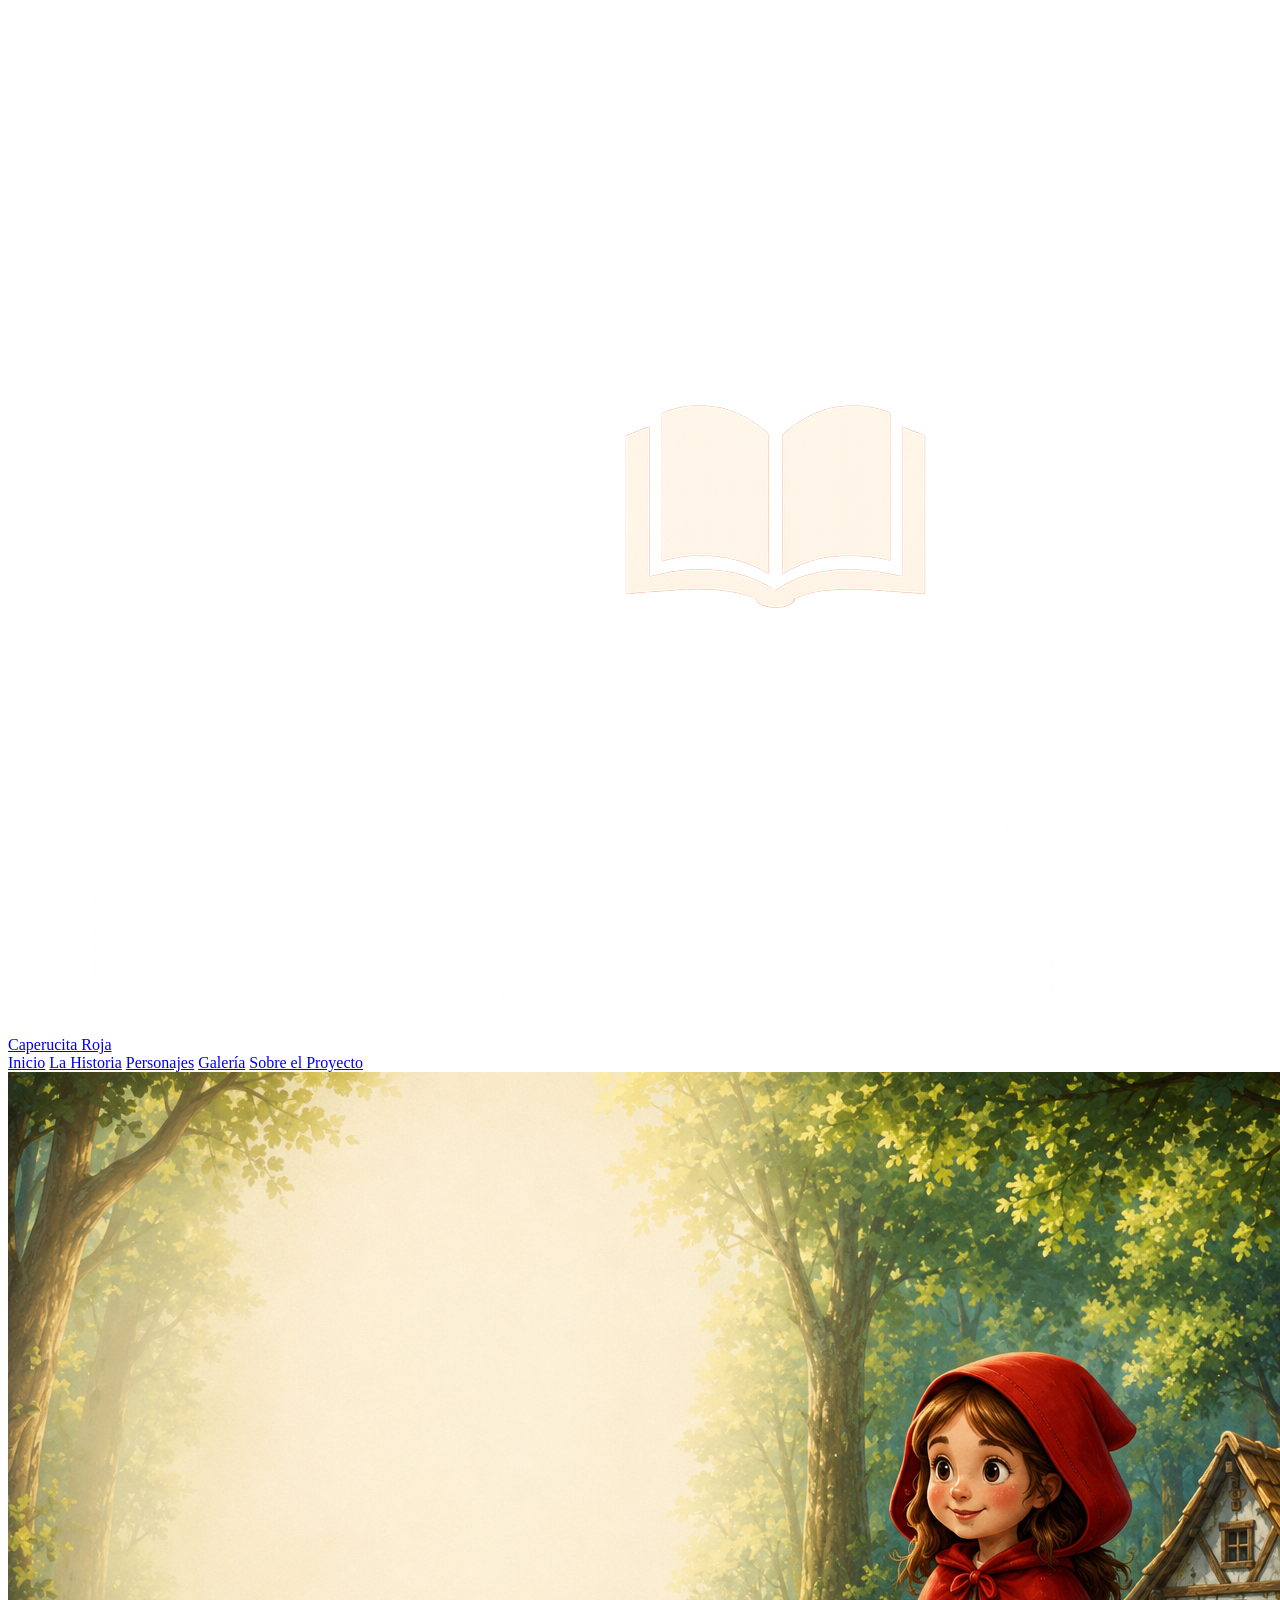
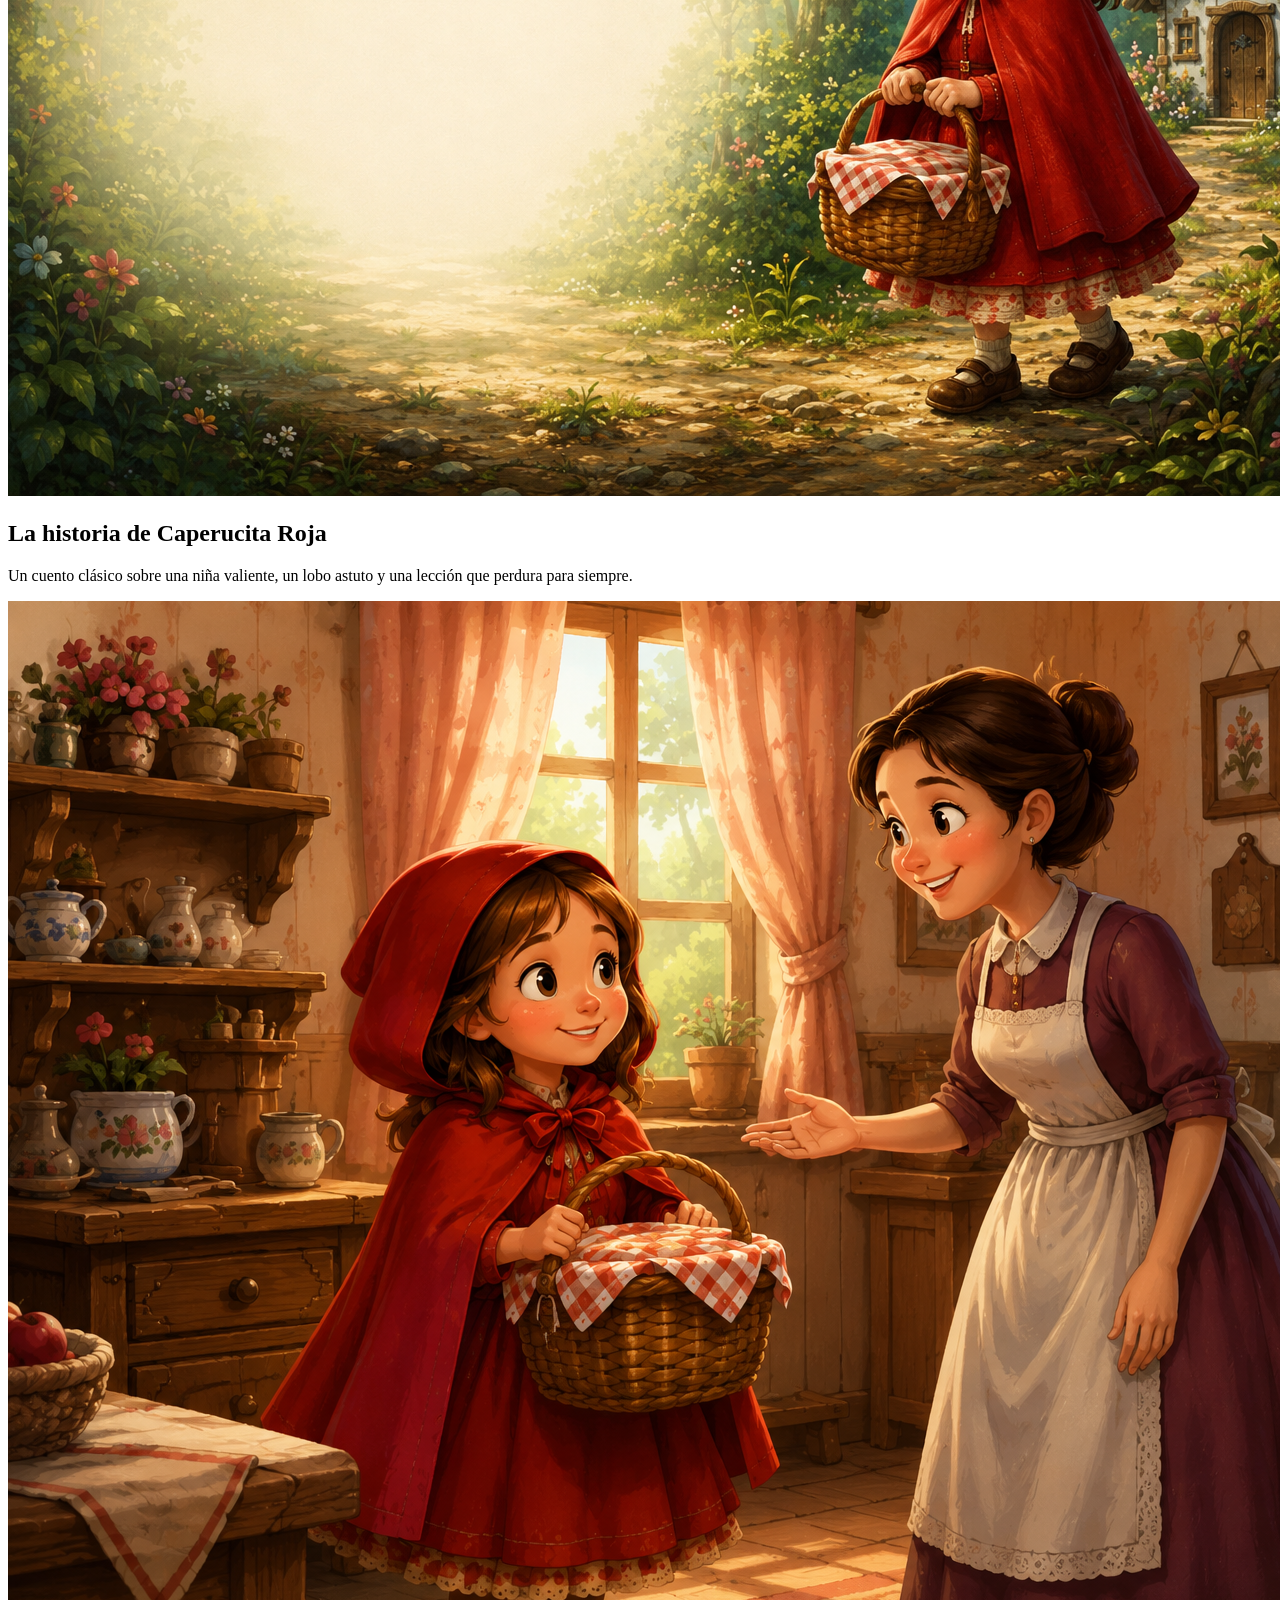
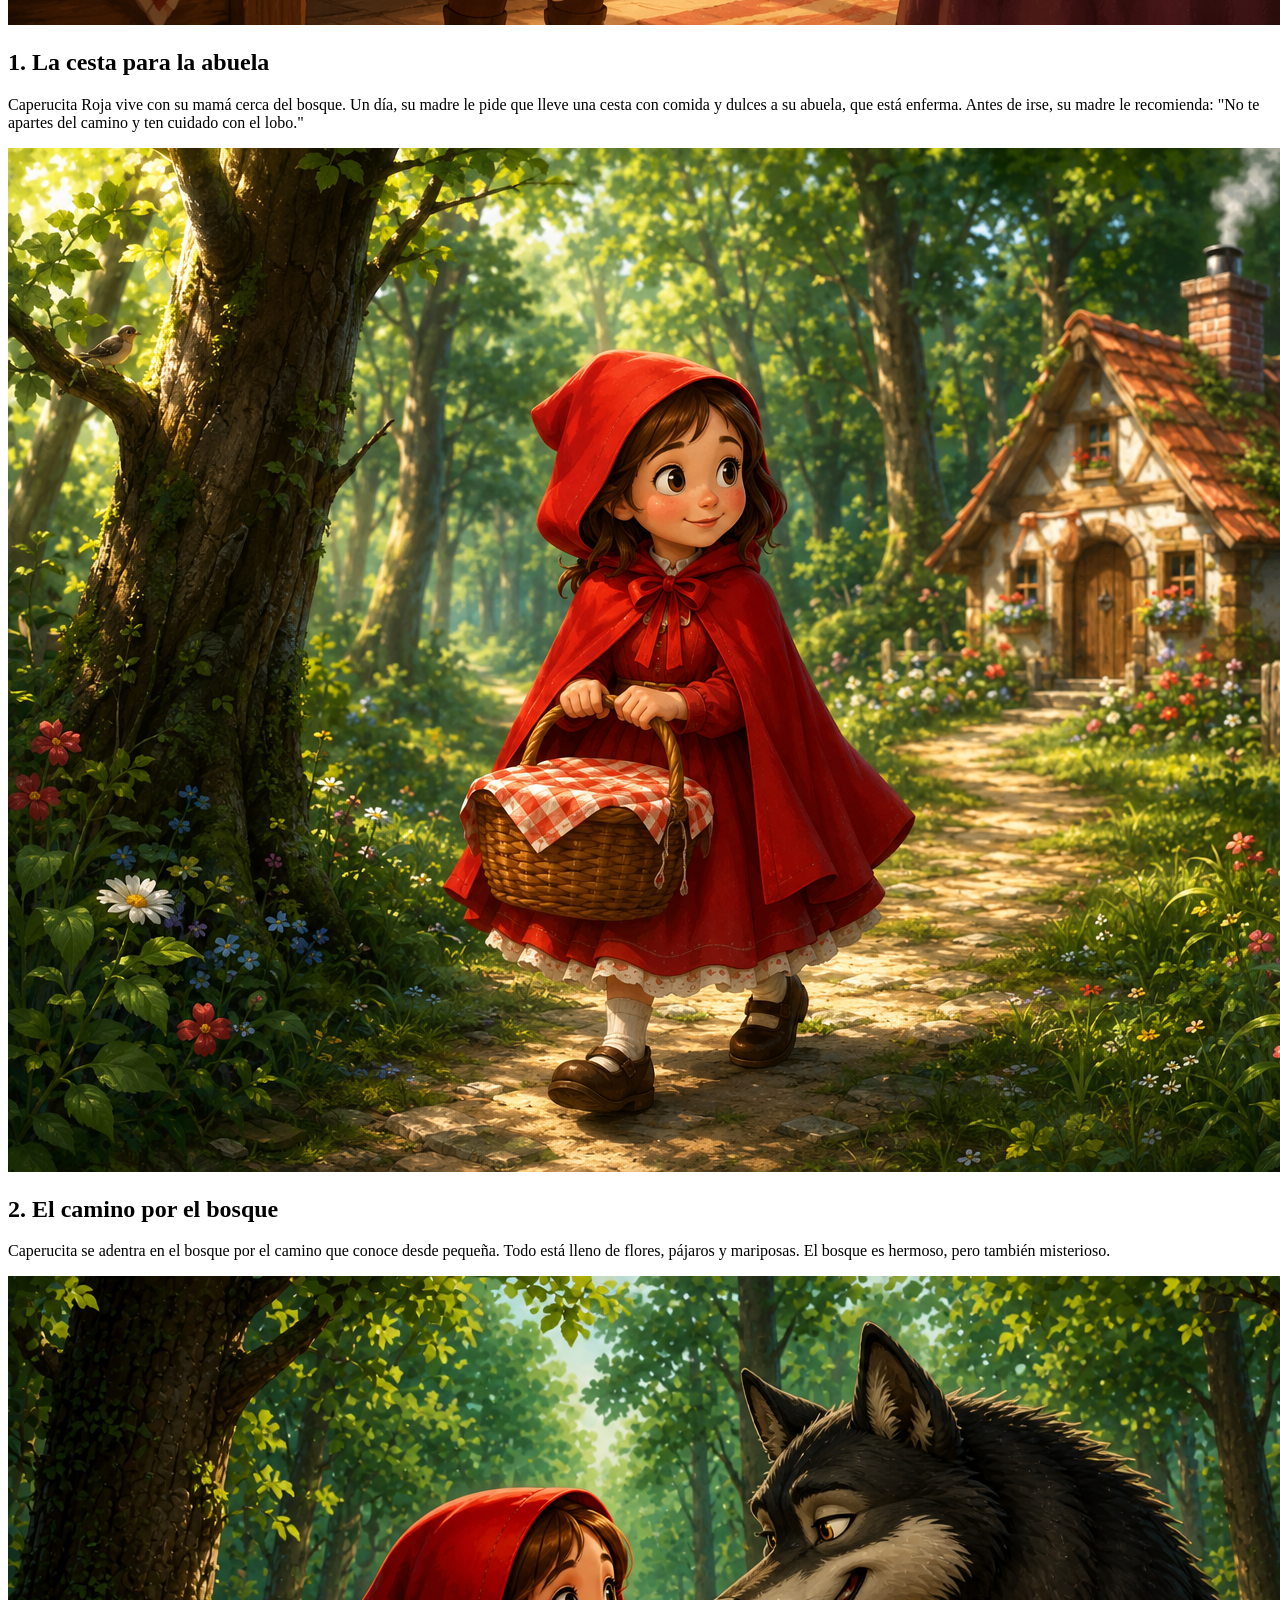
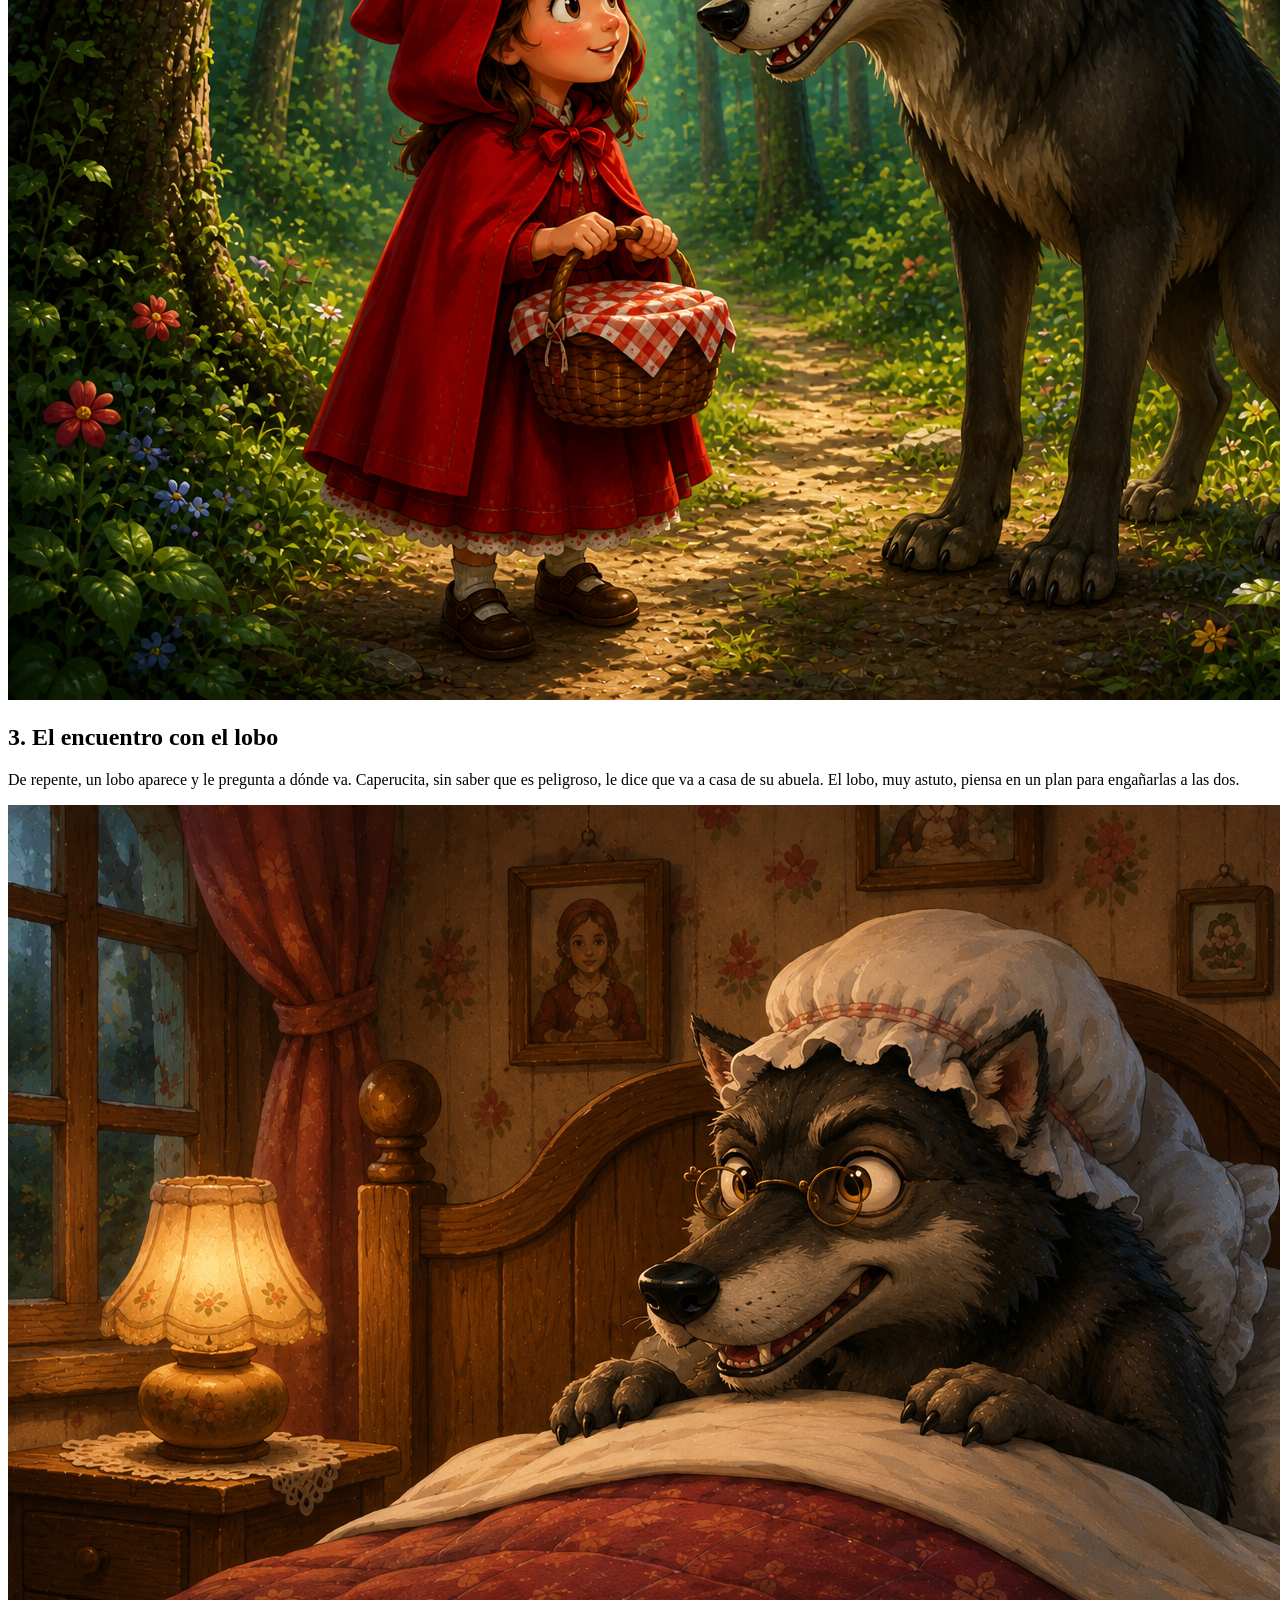
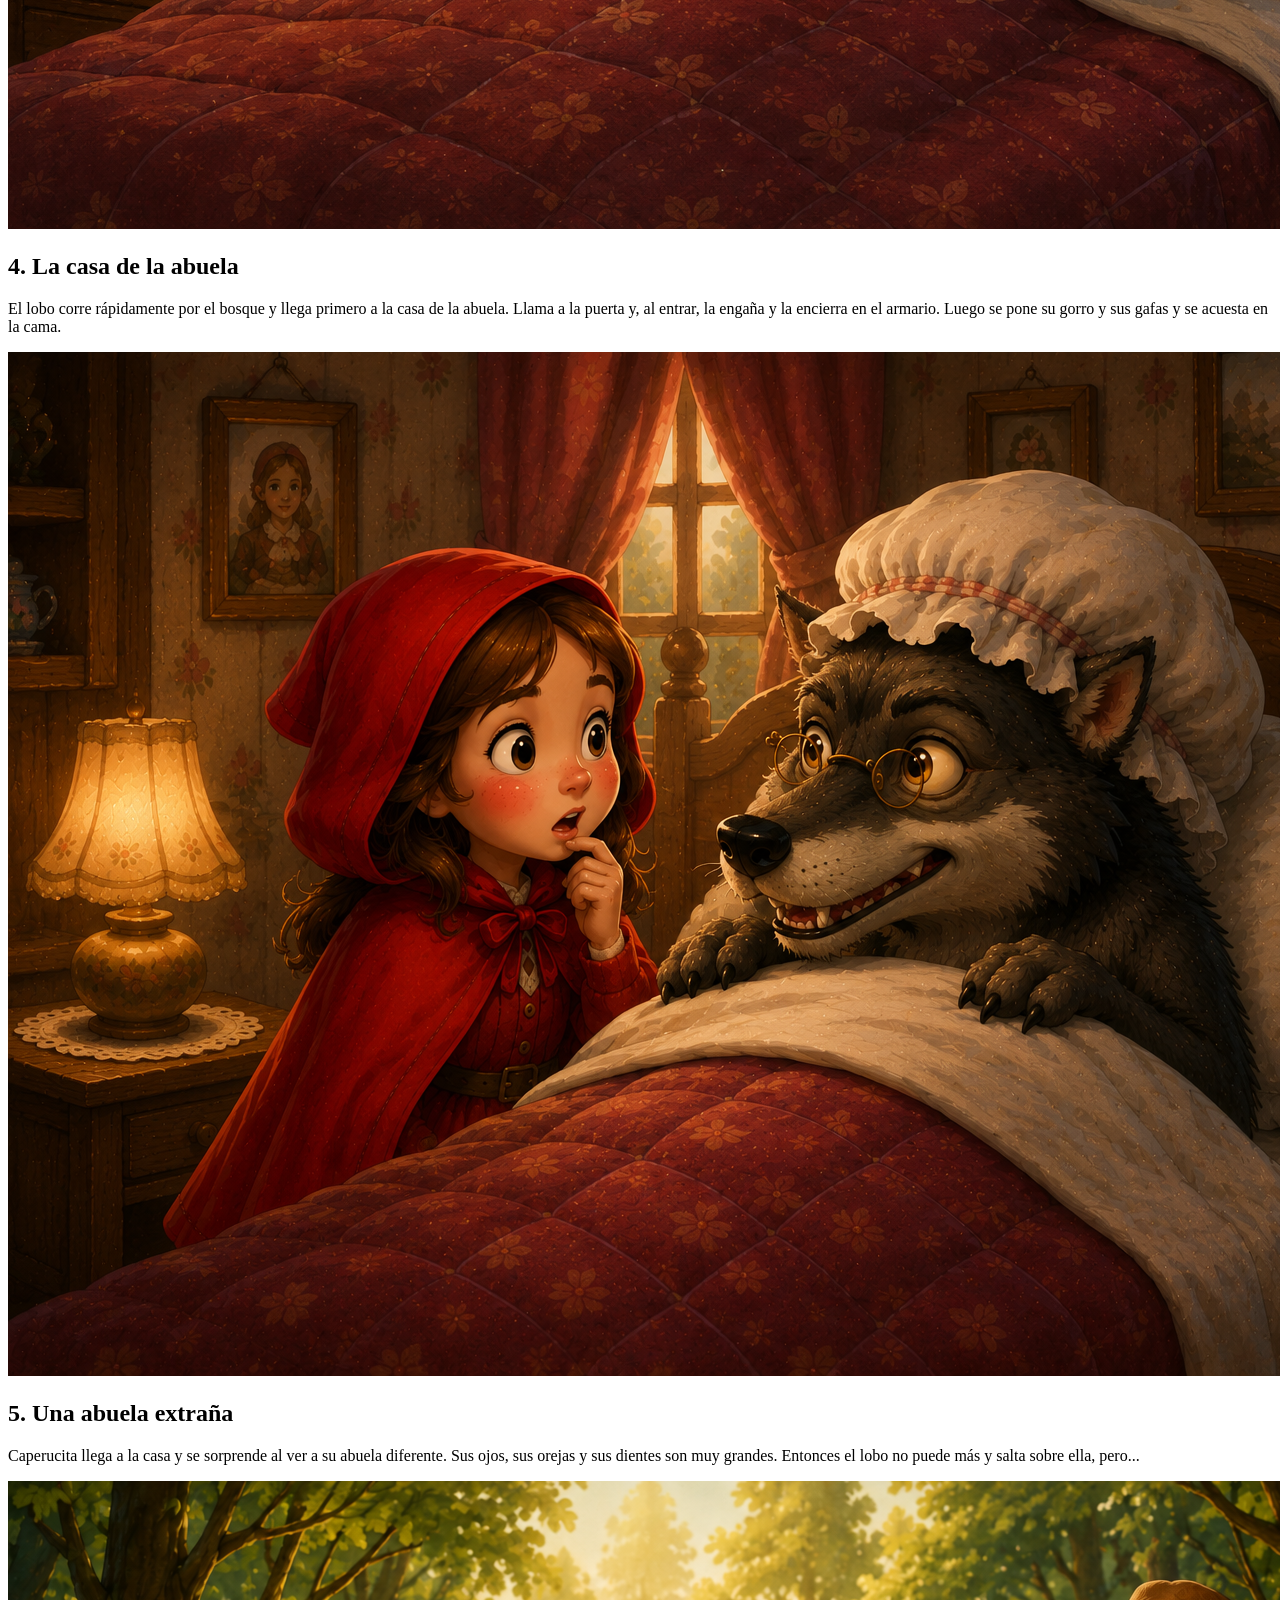
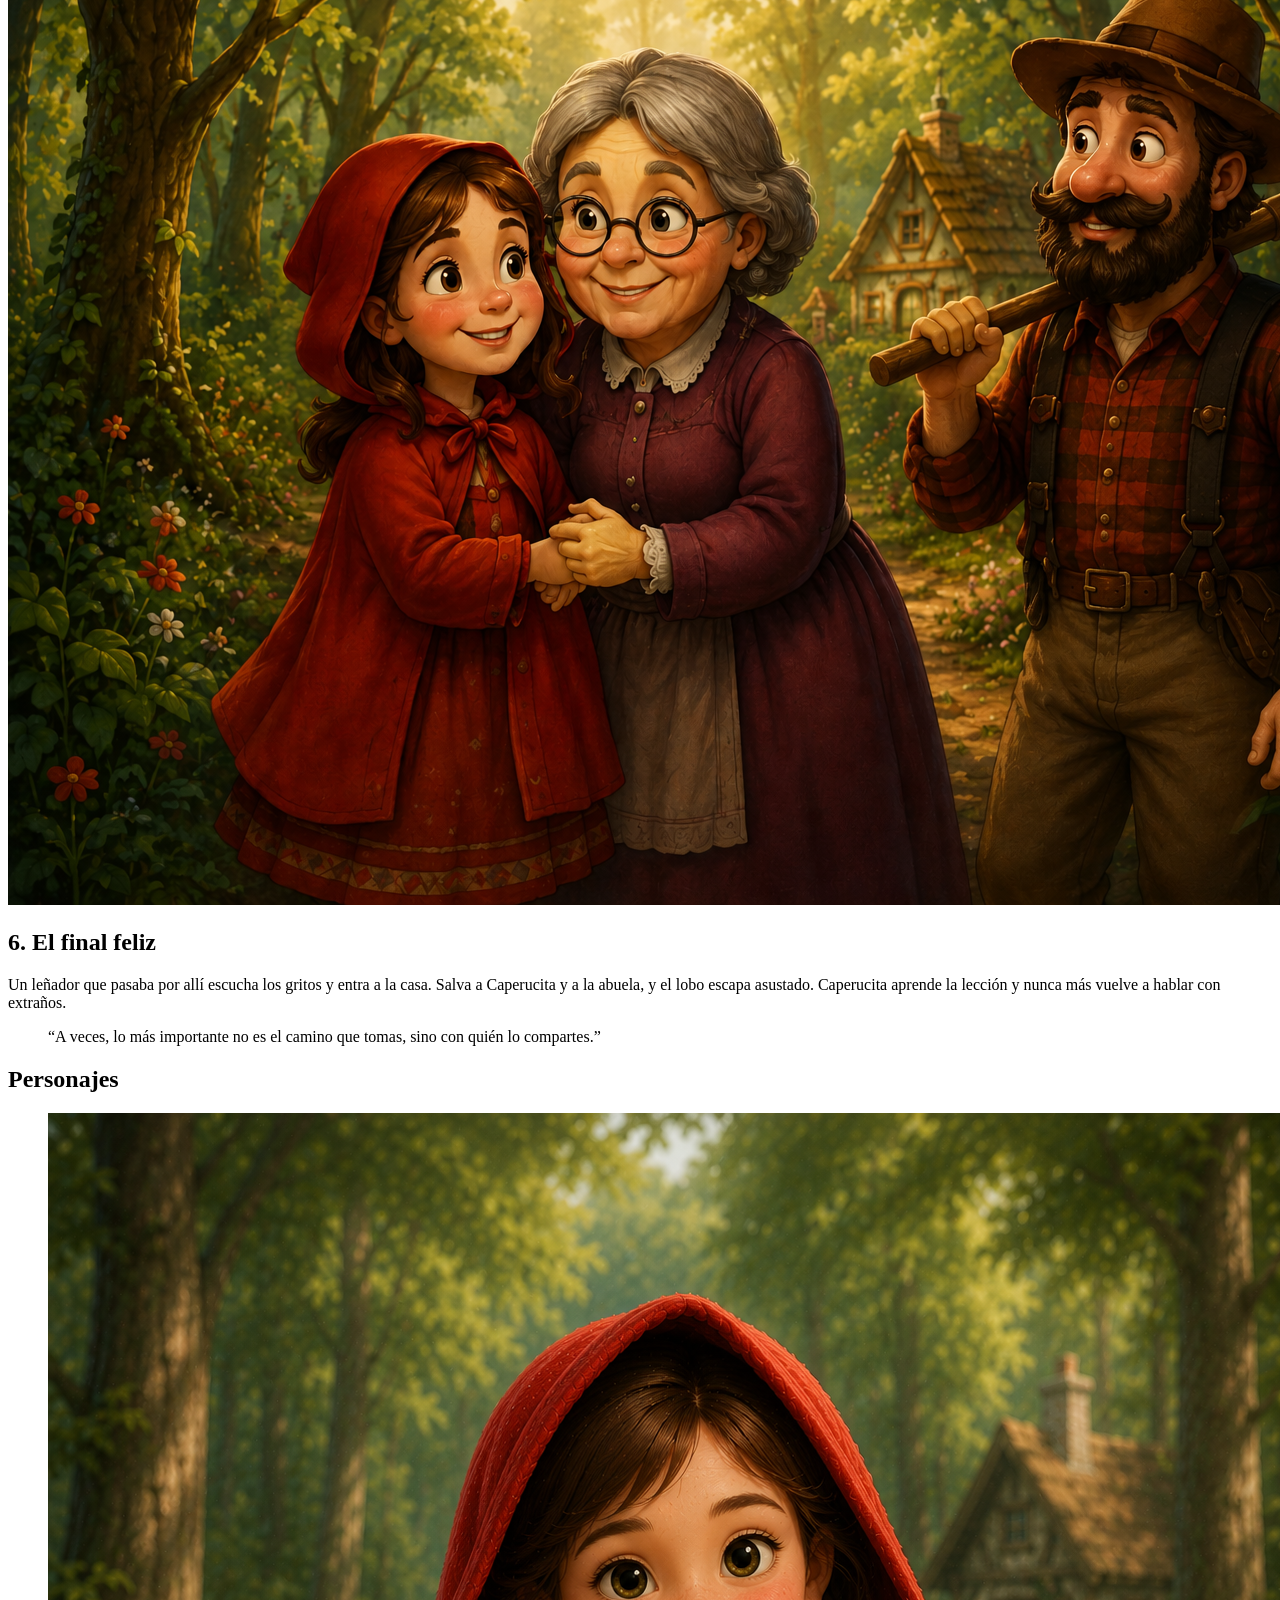
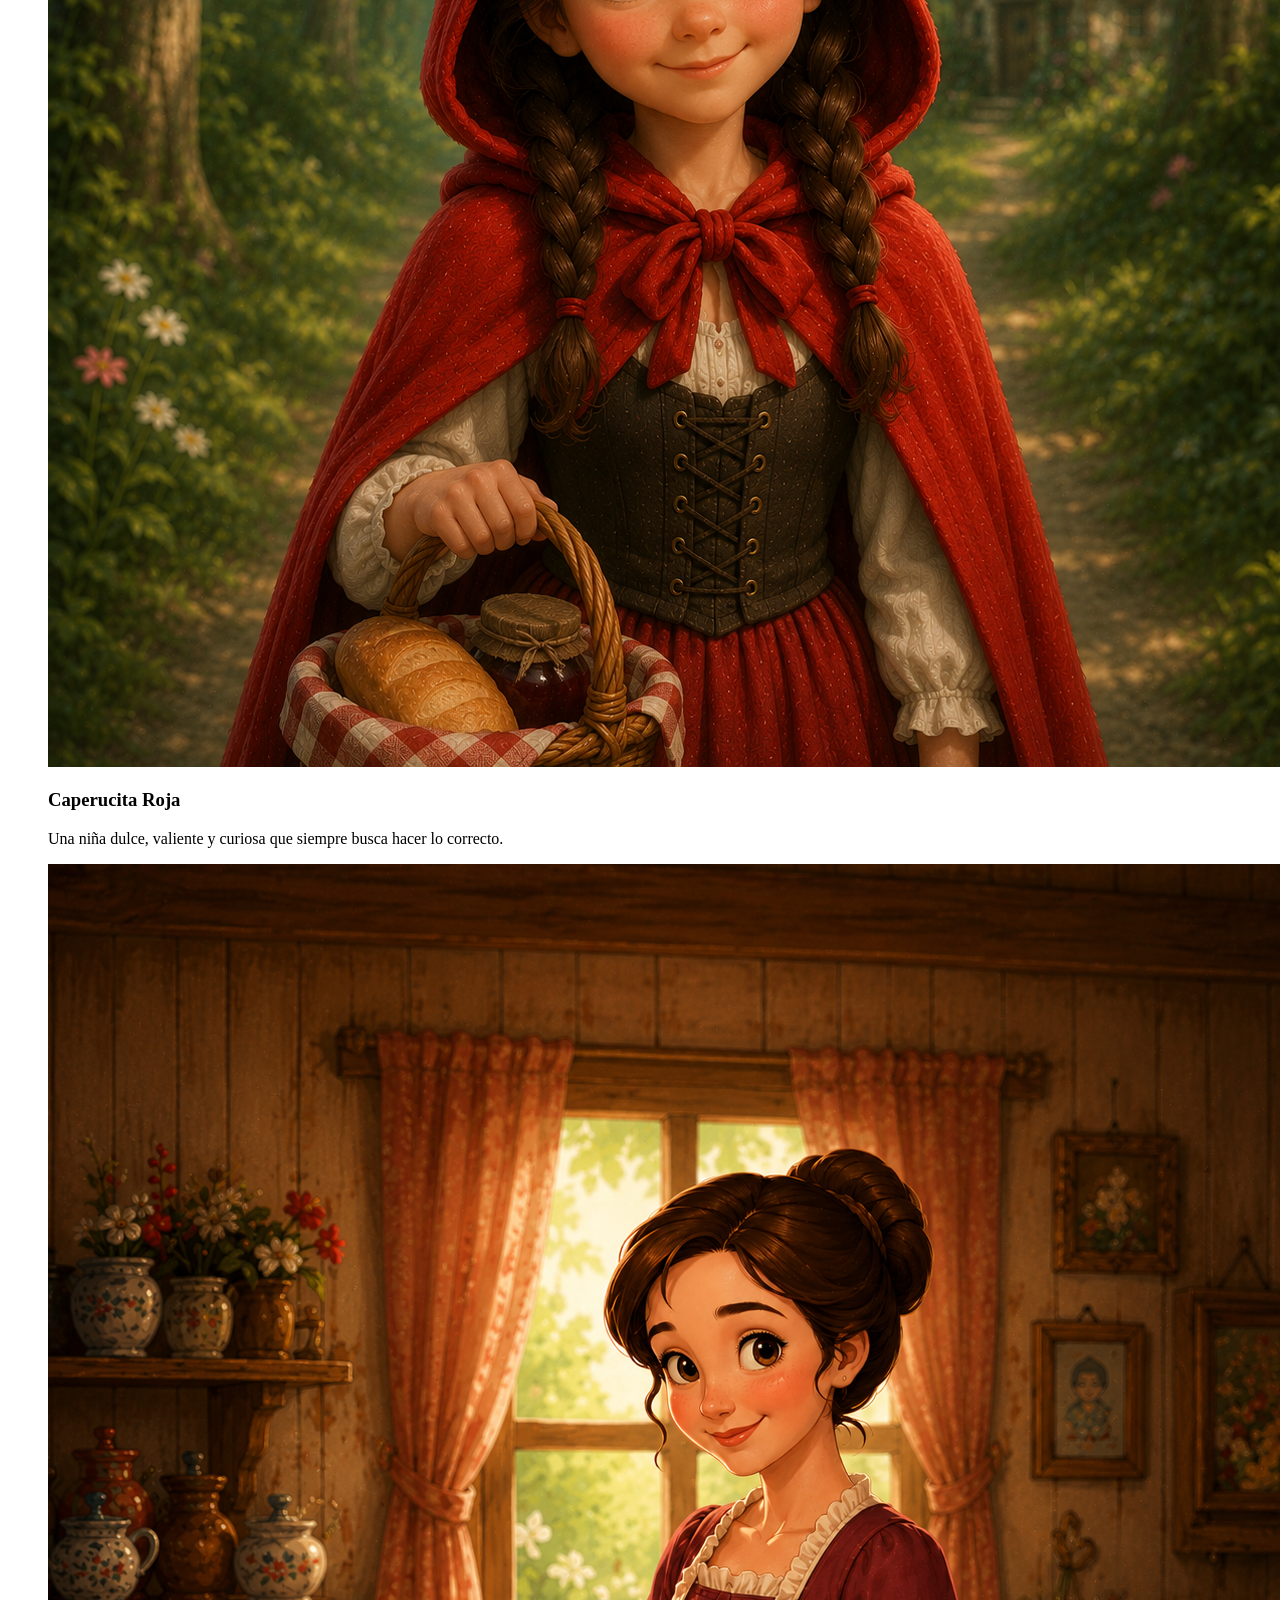
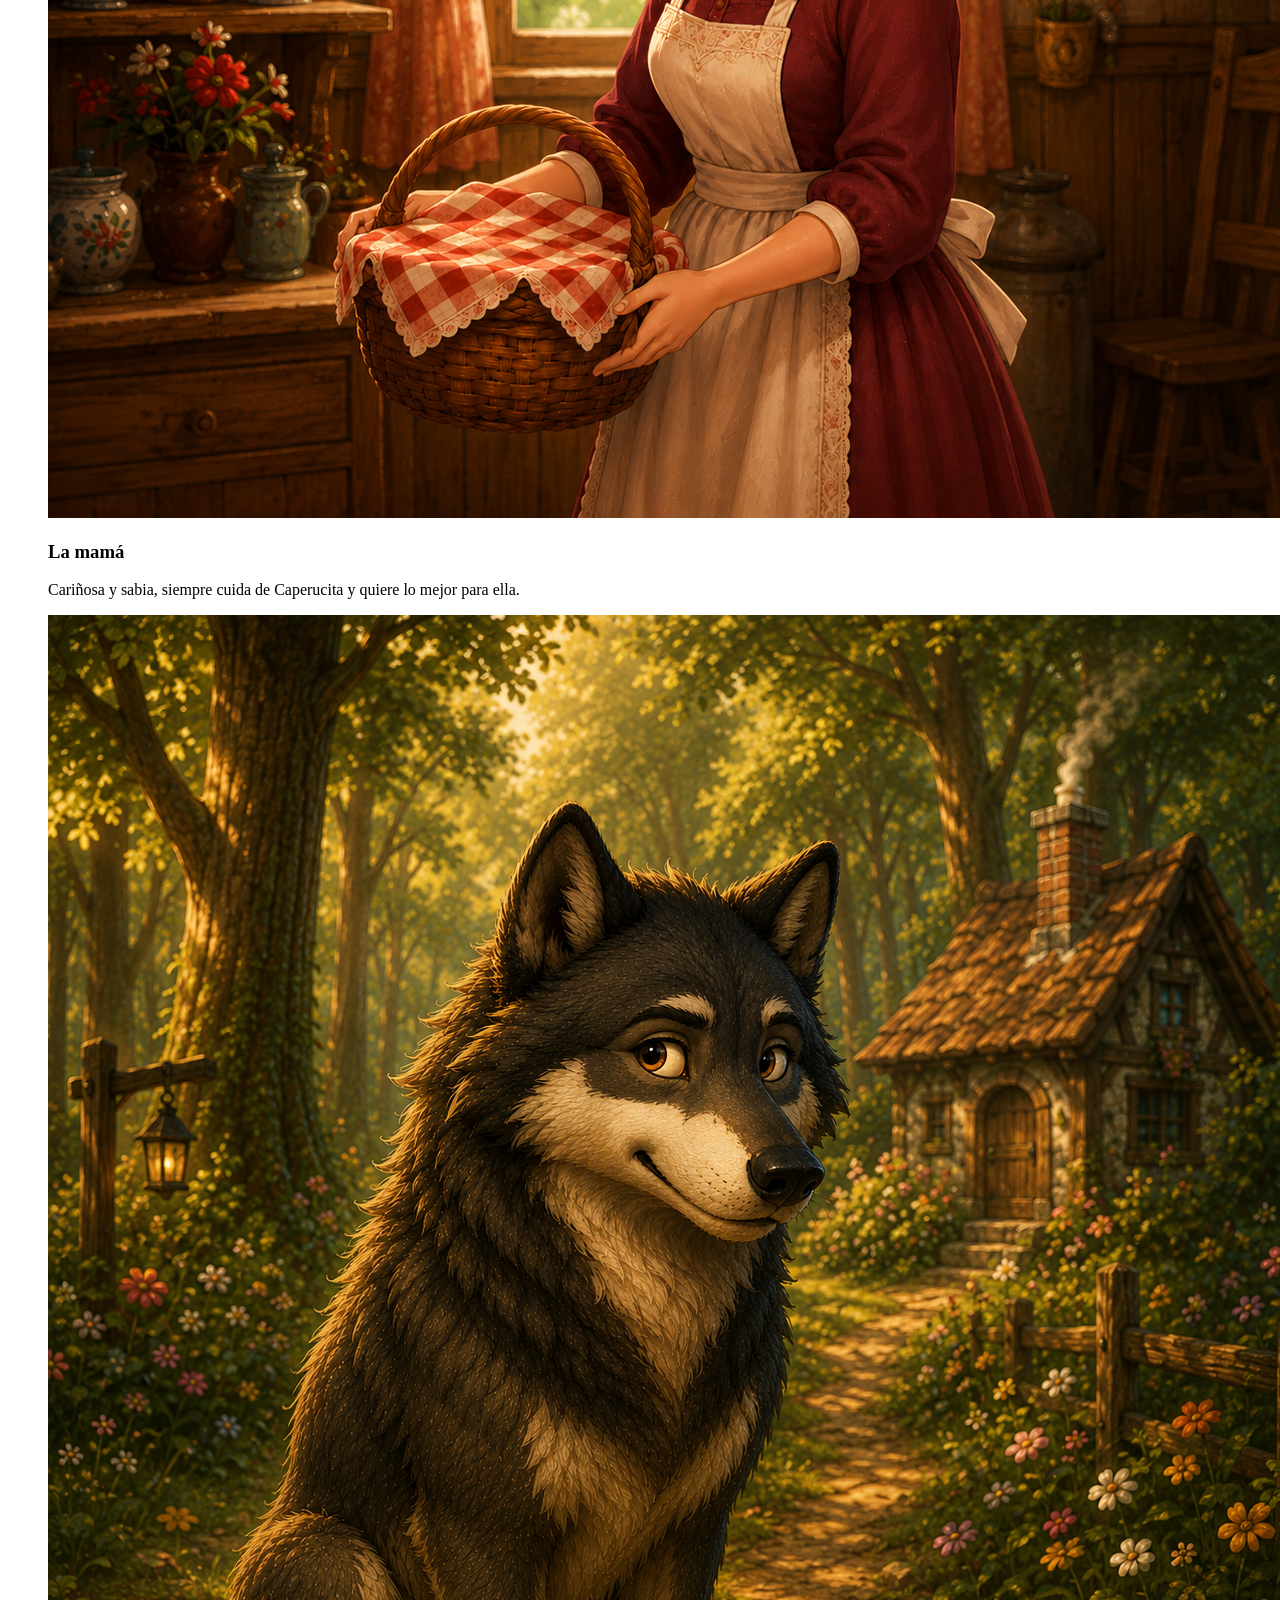
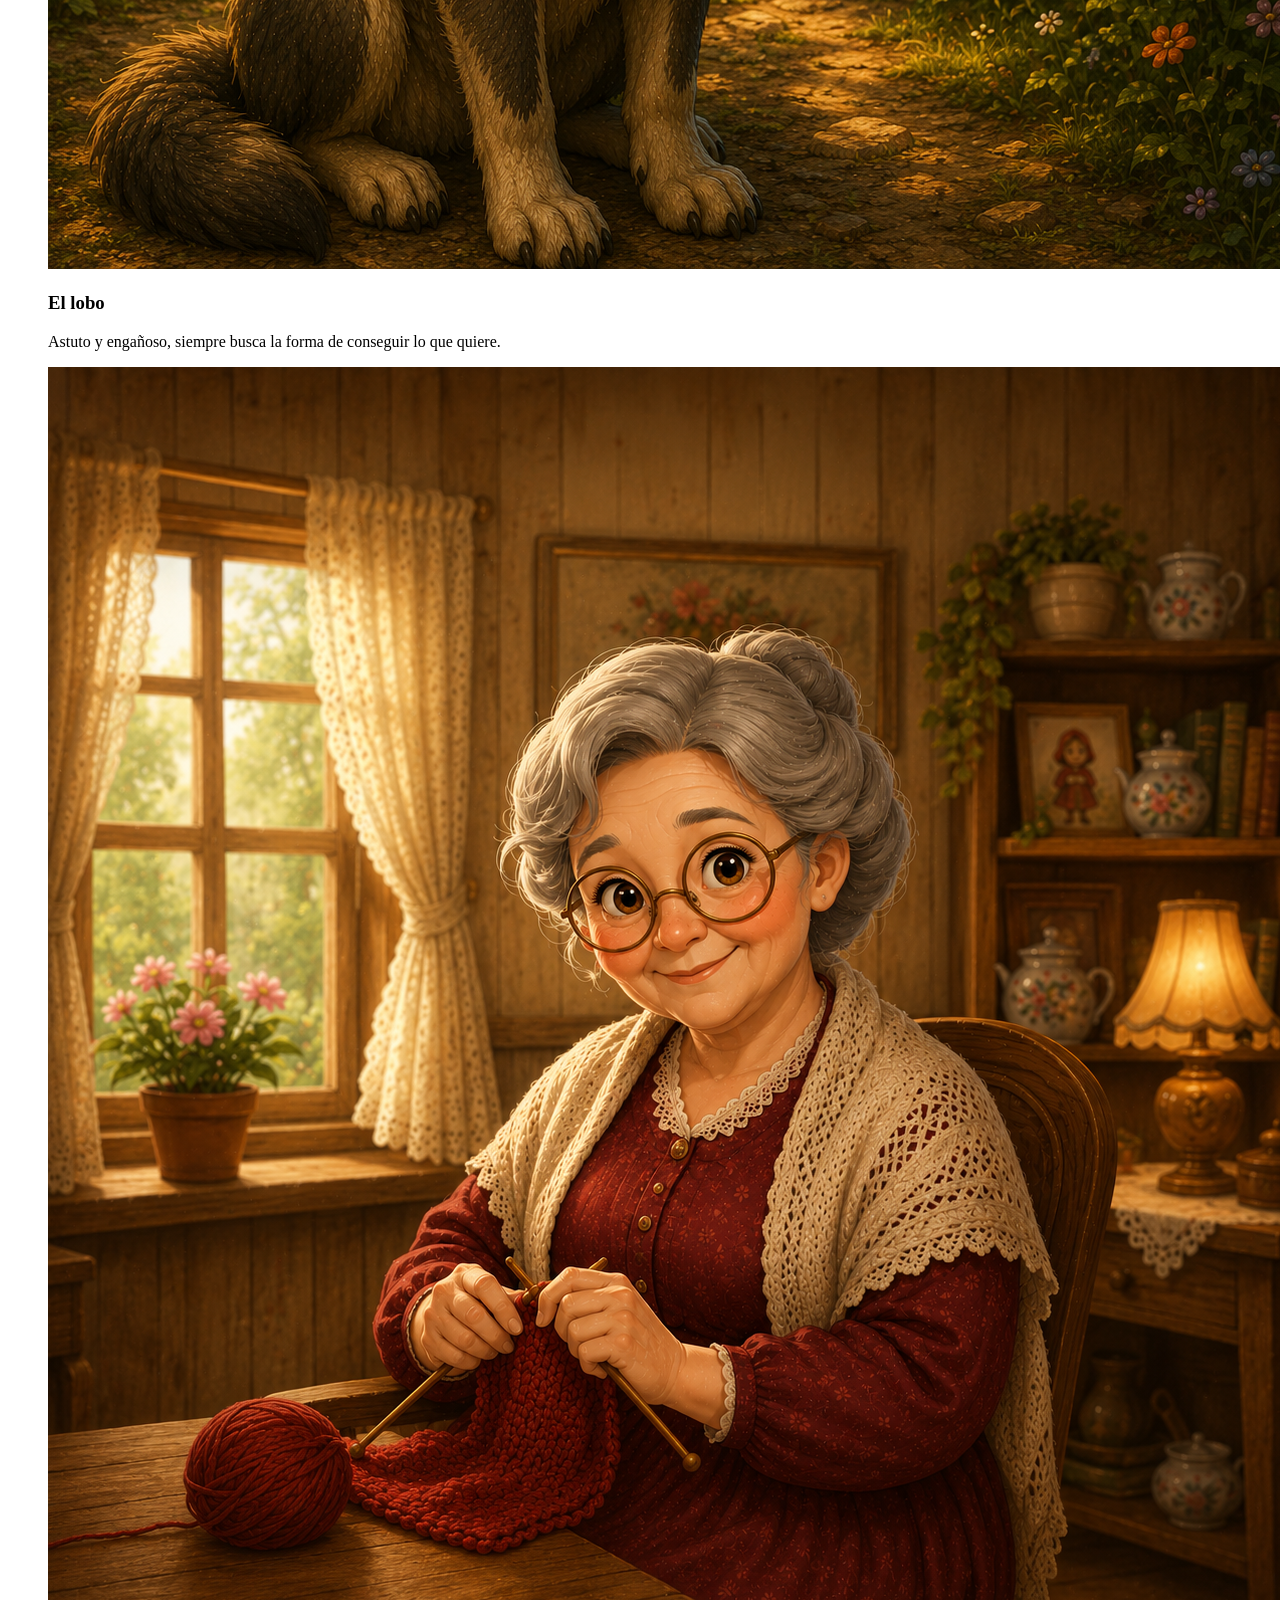
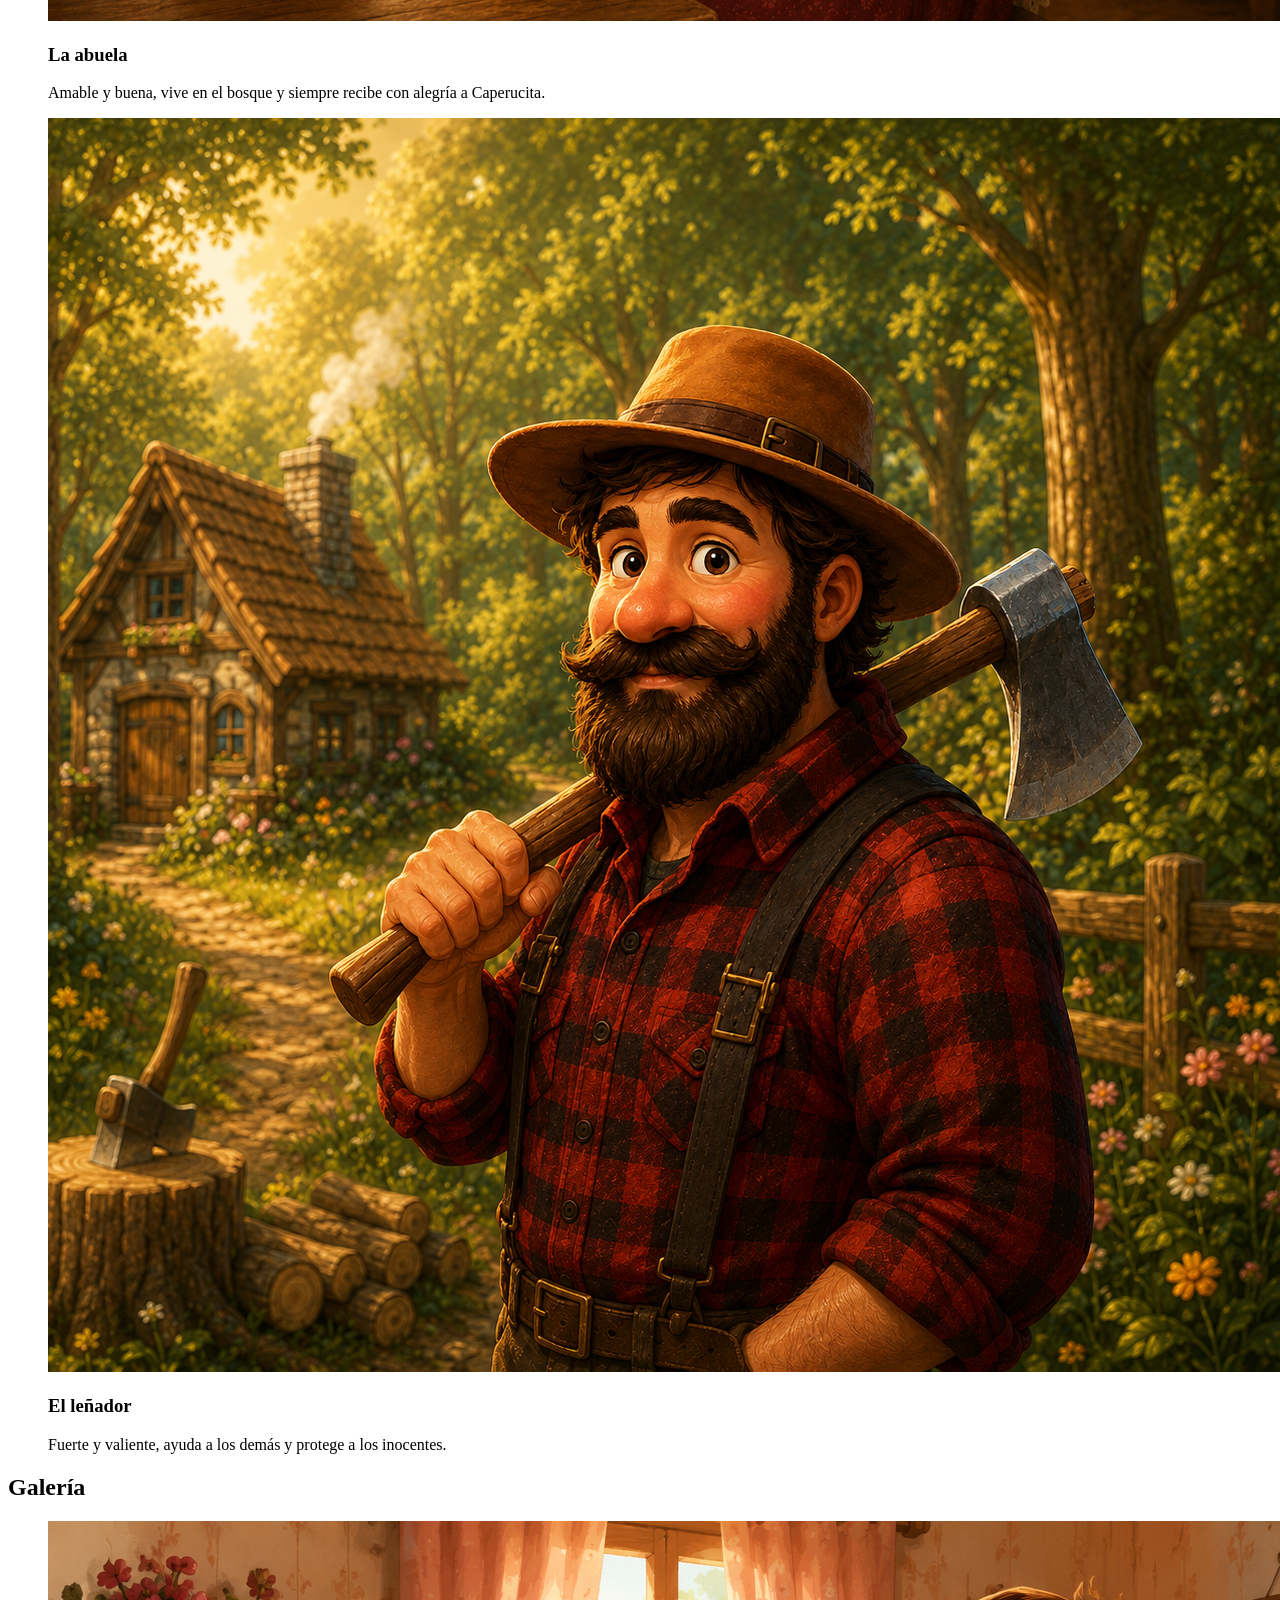
==== main/index.html @ ea6e5af1 "feat: add image gallery" ====
<!DOCTYPE html>
<html lang="es">
    <head>
        <meta charset="UTF-8" />
        <meta name="viewport" content="width=device-width, initial-scale=1.0" />
        <title>Caperucita Roja</title>
    </head>
    <body>
        <header>
            <a href="#">
              <img src="images/logo.png" alt="logo" />
              <span>Caperucita Roja</span>
            </a>
            <nav>
                <a href="#inicio">Inicio</a>
                <a href="#histiria">La Historia</a>
                <a href="#personajes">Personajes</a>
                <a href="#galeria">Galería</a>
                <a href="#proyecto">Sobre el Proyecto</a>
            </nav>
        </header>
        <main>
            <section class="banner">
                <img src="images/banner.png" alt="Caperucita Roja" />
                <h1>
                    <span class="small">La historia de</span>
                    <span class="big">Caperucita Roja</span>
                </h1>
                <p>Un cuento clásico sobre una niña valiente, un lobo astuto y una lección que perdura para siempre.</p>
            </section>

            <section class="chapter1">
                <img src="images/chapter1.png" alt="Caperucita con su madre" />
                <h2>1. La cesta para la abuela</h2>
                <p>Caperucita Roja vive con su mamá cerca del bosque. Un día, su madre le pide que lleve una cesta con comida y dulces a su abuela, que está enferma. Antes de irse, su madre le recomienda:
"No te apartes del camino y ten cuidado con el lobo."</p>
            </section>

            <section class="chapter2">
                <img src="images/chapter2.png" alt="Caperucita camino a la abuela" />
                <h2>2. El camino por el bosque</h2>
                <p>Caperucita se adentra en el bosque por el camino que conoce desde pequeña. Todo está lleno de flores, pájaros y mariposas. El bosque es hermoso, pero también misterioso.</p>
            </section>

            <section class="chapter3">
                <img src="images/chapter3.png" alt="Caperucita con el lobo" />
                <h2>3. El encuentro con el lobo</h2>
                <p>De repente, un lobo aparece y le pregunta a dónde va. Caperucita, sin saber que es peligroso, le dice que va a casa de su abuela.
El lobo, muy astuto, piensa en un plan para engañarlas a las dos.</p>
            </section>

            <section class="chapter4">
                <img src="images/chapter4.png" alt="El lobo en la cama" />
                <h2>4. La casa de la abuela</h2>
                <p>El lobo corre rápidamente por el bosque y llega primero a la casa de la abuela. Llama a la puerta y, al entrar, la engaña y la encierra en el armario.
Luego se pone su gorro y sus gafas y se acuesta en la cama.</p>
            </section>

            <section class="chapter5">
                <img src="images/chapter5.png" alt="Caperucita frente al lobo" />
                <h2>5. Una abuela extraña</h2>
                <p>Caperucita llega a la casa y se sorprende al ver a su abuela diferente.
Sus ojos, sus orejas y sus dientes son muy grandes. Entonces el lobo no puede más y salta sobre ella, pero...</p>
            </section>

            <section class="chapter6">
                <img src="images/chapter6.png" alt="Caperucita con la abuela y el leñador" />
                <h2>6. El final feliz</h2>
                <p>Un leñador que pasaba por allí escucha los gritos y entra a la casa.
Salva a Caperucita y a la abuela, y el lobo escapa asustado.
Caperucita aprende la lección y nunca más vuelve a hablar con extraños.</p>
            </section>

            <section class="quote-section">
                <blockquote>
                    <p>
                        “A veces, lo más importante no es el camino que tomas,
            sino con quién lo compartes.”
                    </p>
                </blockquote>

            </section>

            <section class="characters" id="personajes">
                <h2>Personajes</h2>
                <div>
                    <figure>
                        <img src="images/Personaje_Caperucita_Roja.png" alt="Caperucita Roja" />

                        <figcaption>
                            <h3>Caperucita Roja</h3>
                            <p>Una niña dulce, valiente y curiosa que siempre busca hacer lo correcto.</p>
                        </figcaption>
                    </figure>

                    <figure>
                        <img src="images/Personaje_mama.png" alt="La mamá" />

                        <figcaption>
                            <h3>La mamá</h3>
                            <p>Cariñosa y sabia, siempre cuida de Caperucita y quiere lo mejor para ella.</p>
                        </figcaption>
                    </figure>

                    <figure>
                        <img src="images/Personaje_lobo.png" alt="El lobo" />

                        <figcaption>
                            <h3>El lobo</h3>
                            <p>Astuto y engañoso, siempre busca la forma de conseguir lo que quiere.</p>
                        </figcaption>
                    </figure>

                    <figure>
                        <img src="images/Personaje_abuela.png" alt="La abuela" />

                        <figcaption>
                            <h3>La abuela</h3>
                            <p>Amable y buena, vive en el bosque y siempre recibe con alegría a Caperucita.</p>
                        </figcaption>
                    </figure>

                    <figure>
                        <img src="images/Personajes_lenador.png" alt="El leñador" />

                        <figcaption>
                            <h3>El leñador</h3>
                            <p>Fuerte y valiente, ayuda a los demás y protege a los inocentes.</p>
                        </figcaption>
                    </figure>
                </div>
            </section>

            <section class="gallery" id="galeria">
                <h2>Galería</h2>

                <ul>
                    <li>
                        <img src="images/chapter1.png" alt="Caperucita con su madre" />
                    </li>

                    <li>
                        <img src="images/chapter2.png" alt="Caperucita camino a la abuela" />
                    </li>

                    <li>
                        <img src="images/chapter3.png" alt="Caperucita con el lobo" />
                    </li>

                    <li>
                        <img src="images/chapter4.png" alt="El lobo en la cama" />
                    </li>

                    <li>
                        <img src="images/chapter5.png" alt="Caperucita frente al lobo" />
                    </li>

                    <li>
                        <img src="images/chapter6.png" alt="Caperucita con la abuela y el leñador" />
                    </li>

                </ul>

            </section>
        </main>
    </body>
</html>
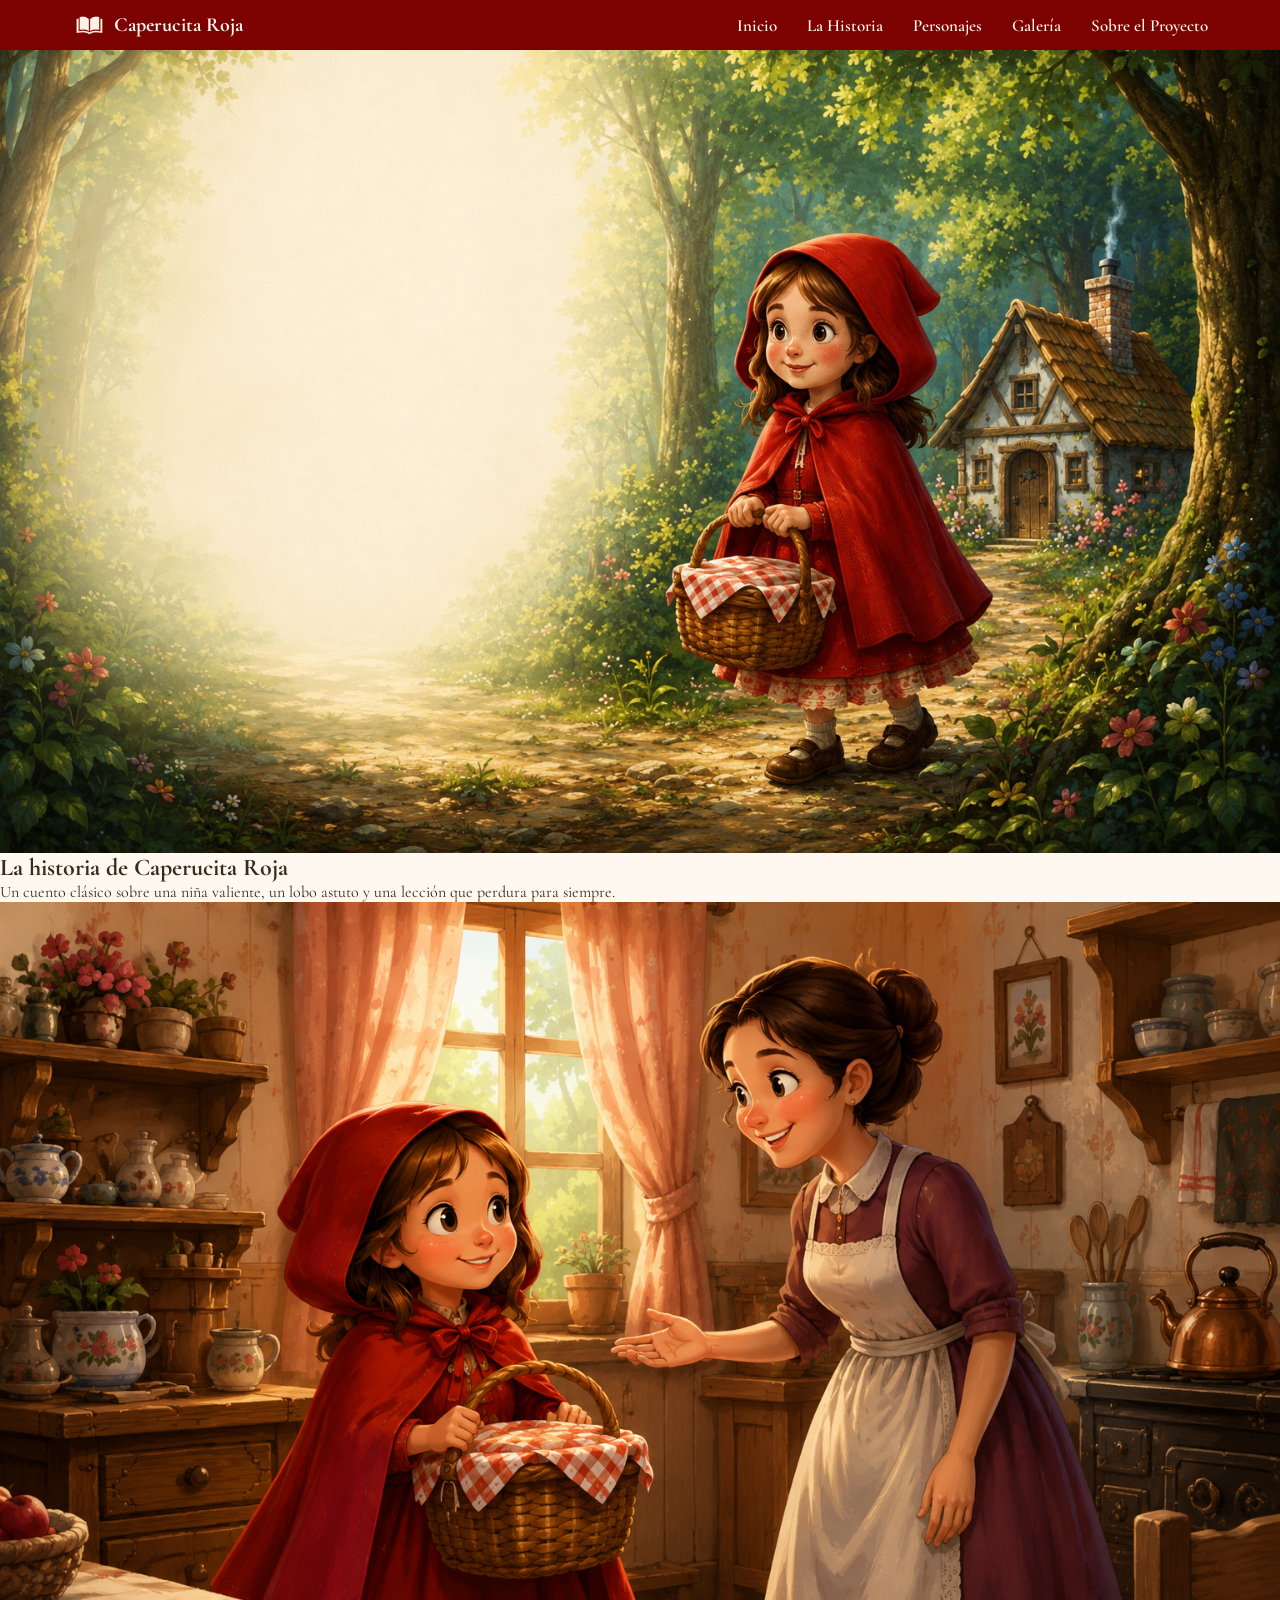
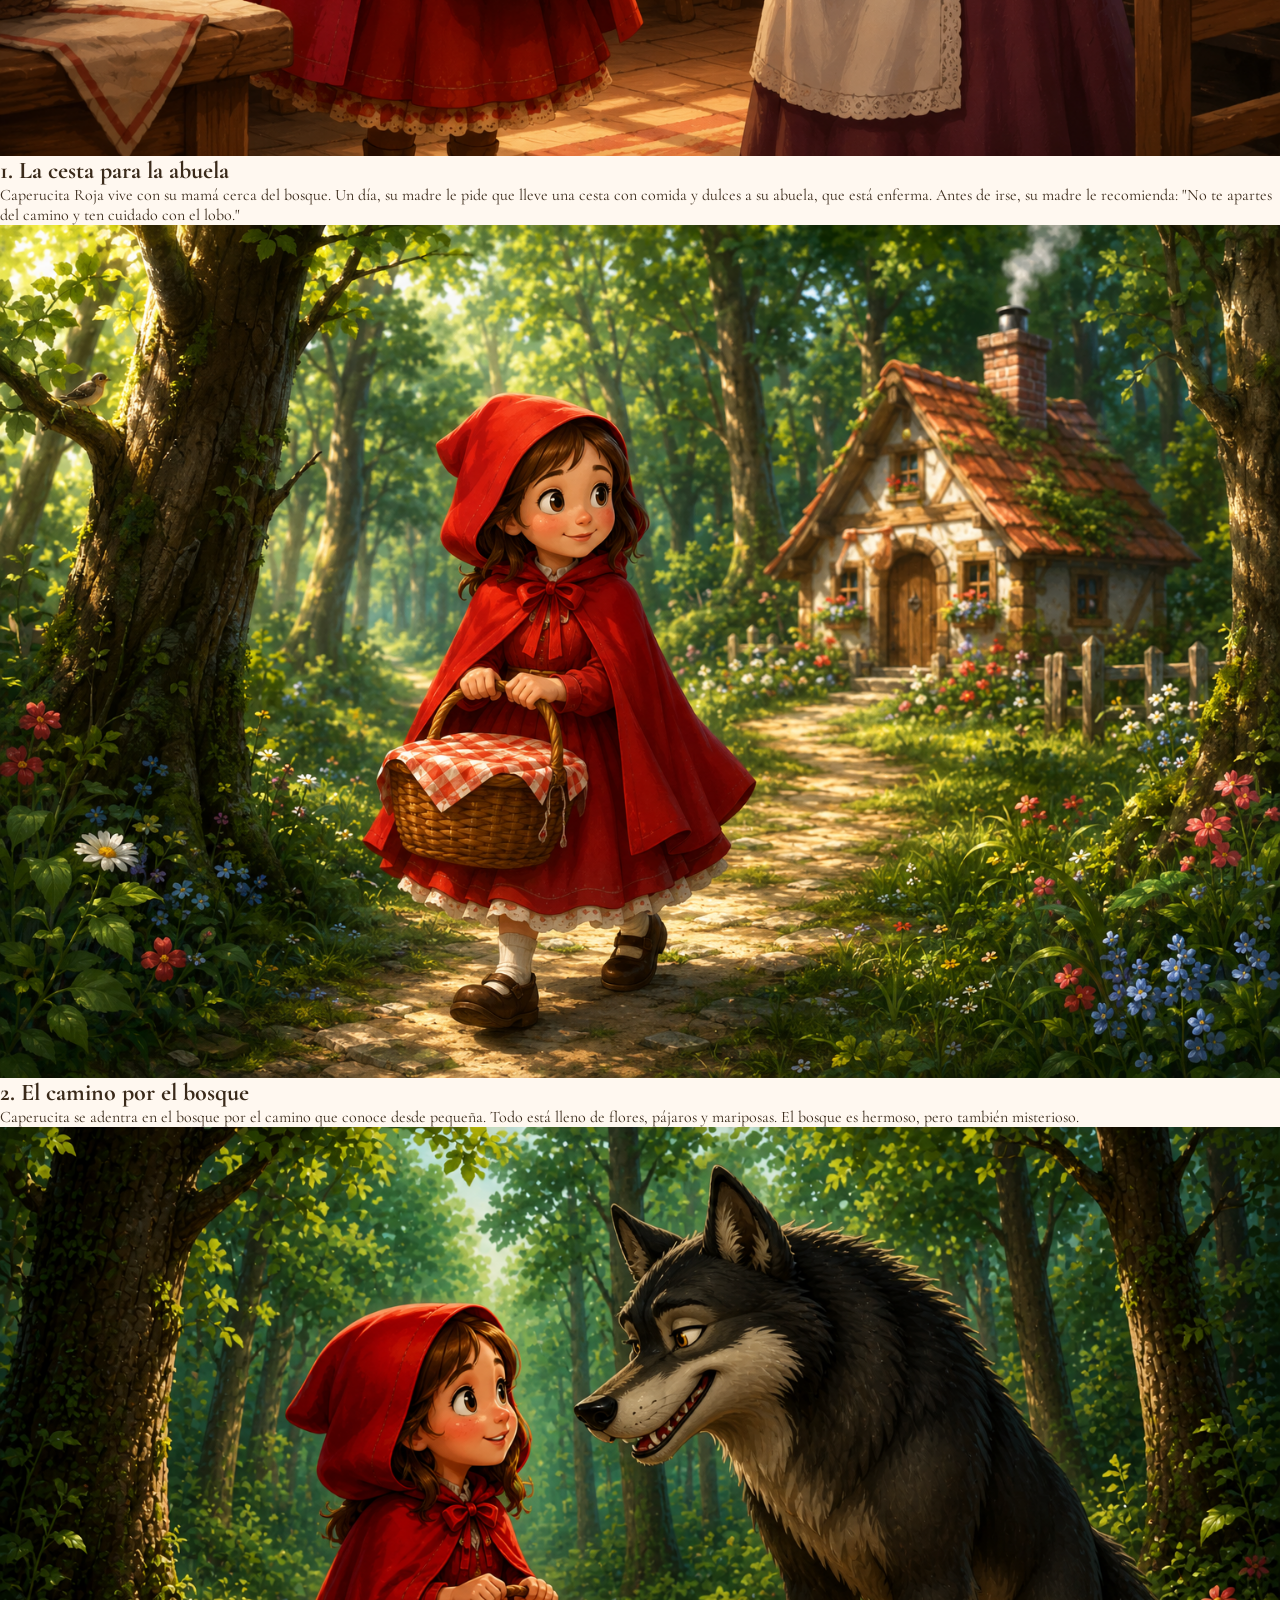
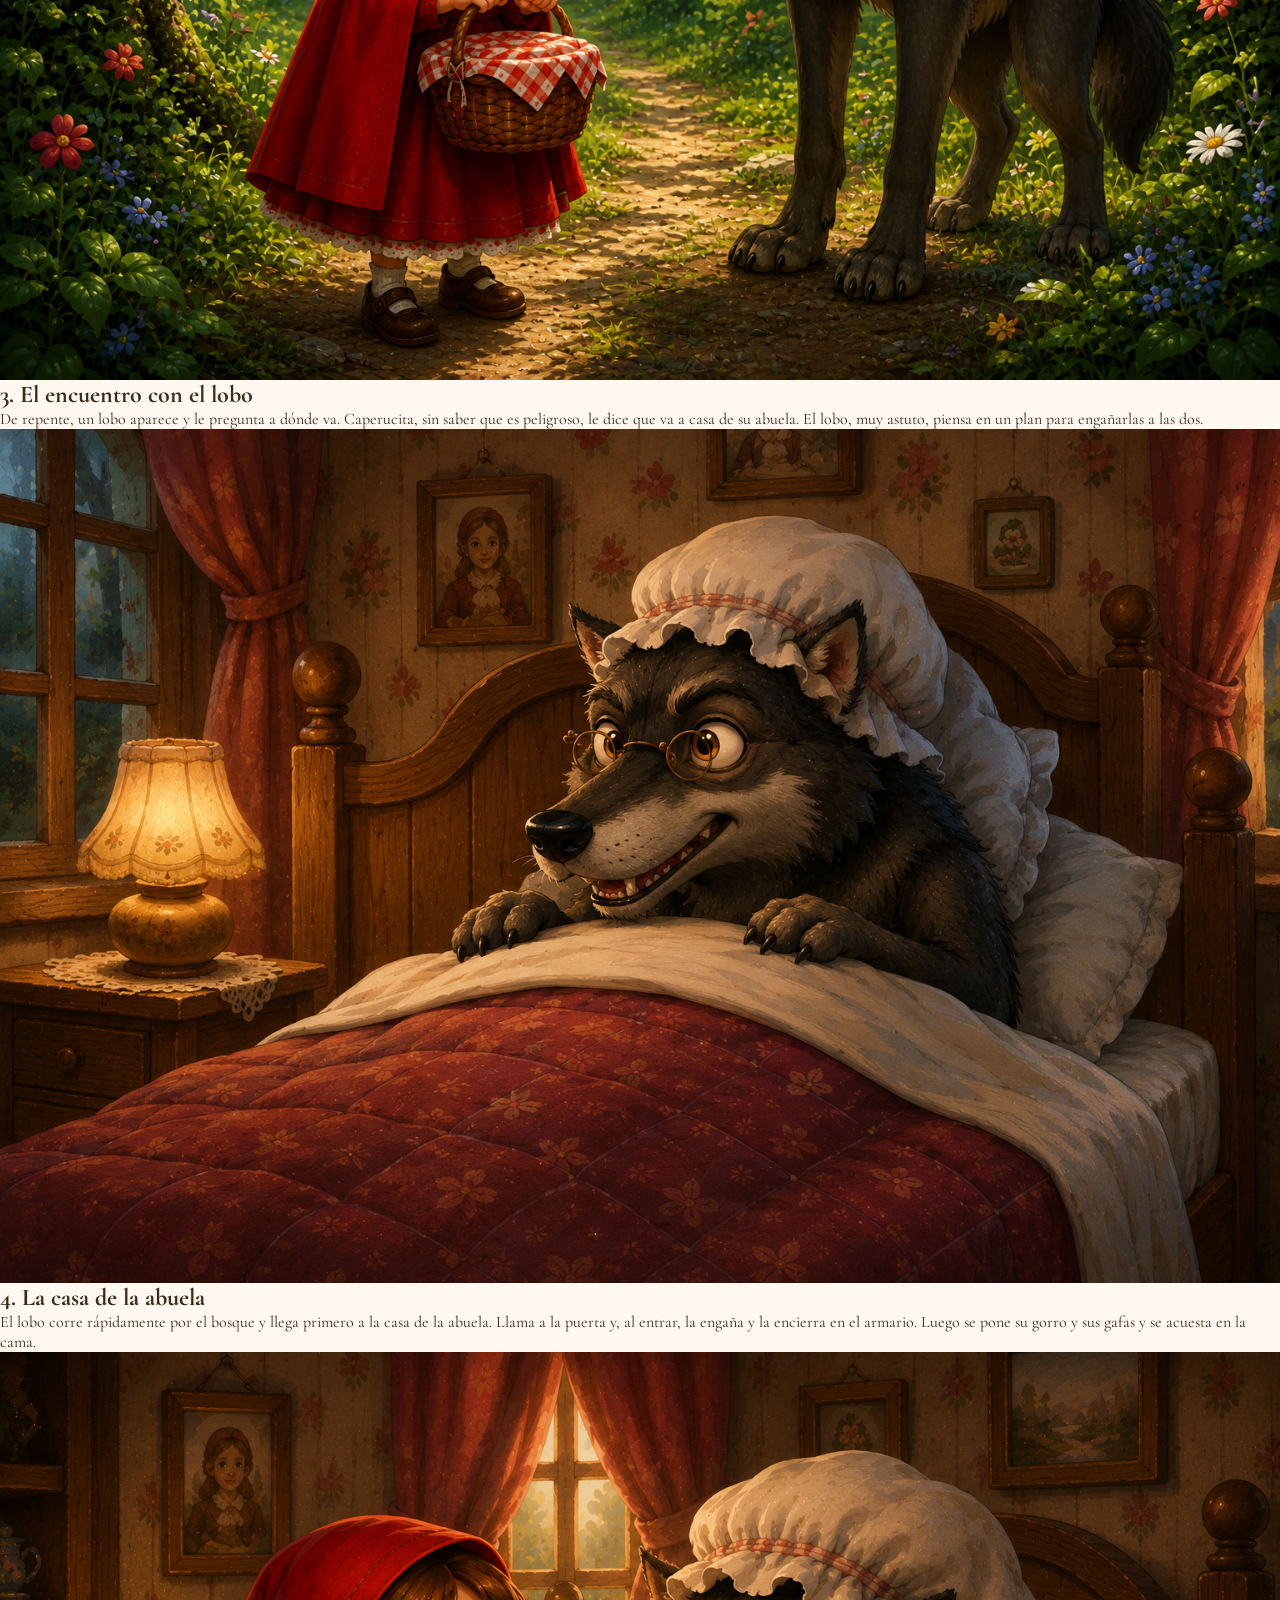
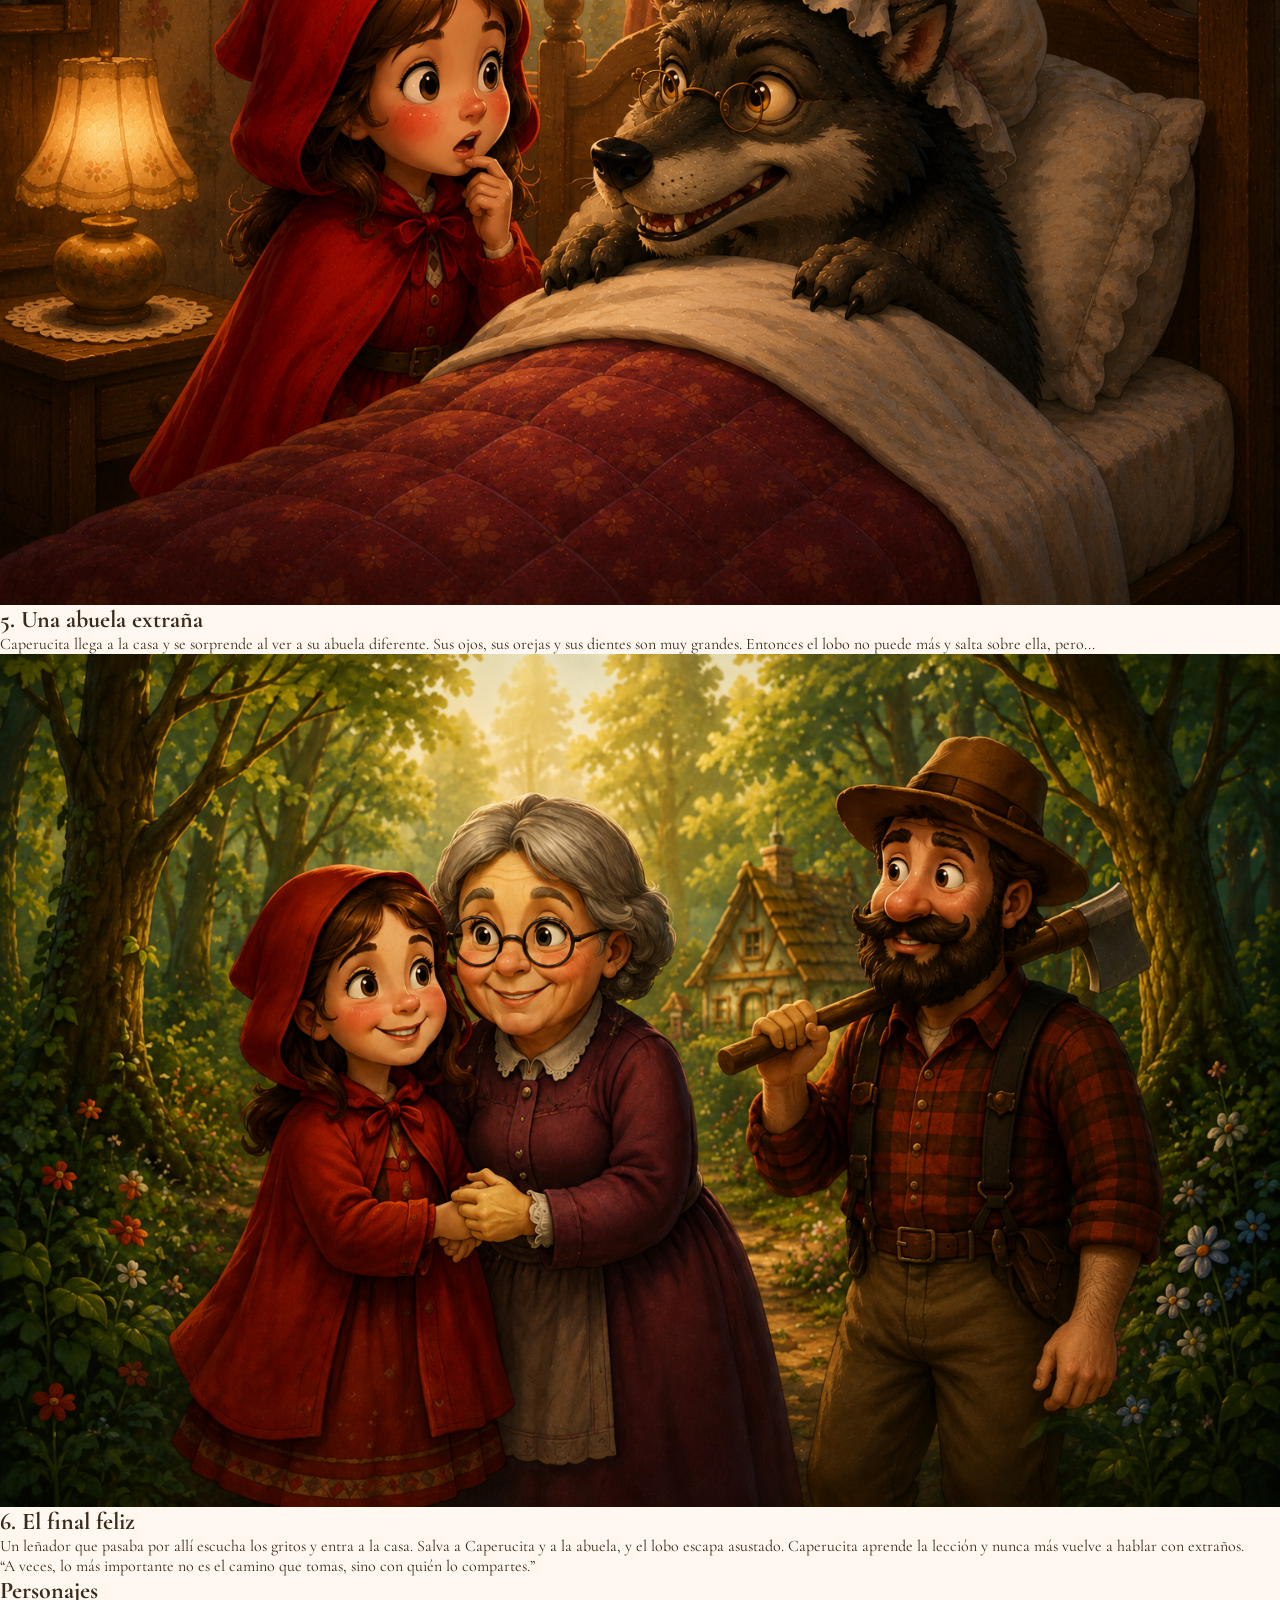
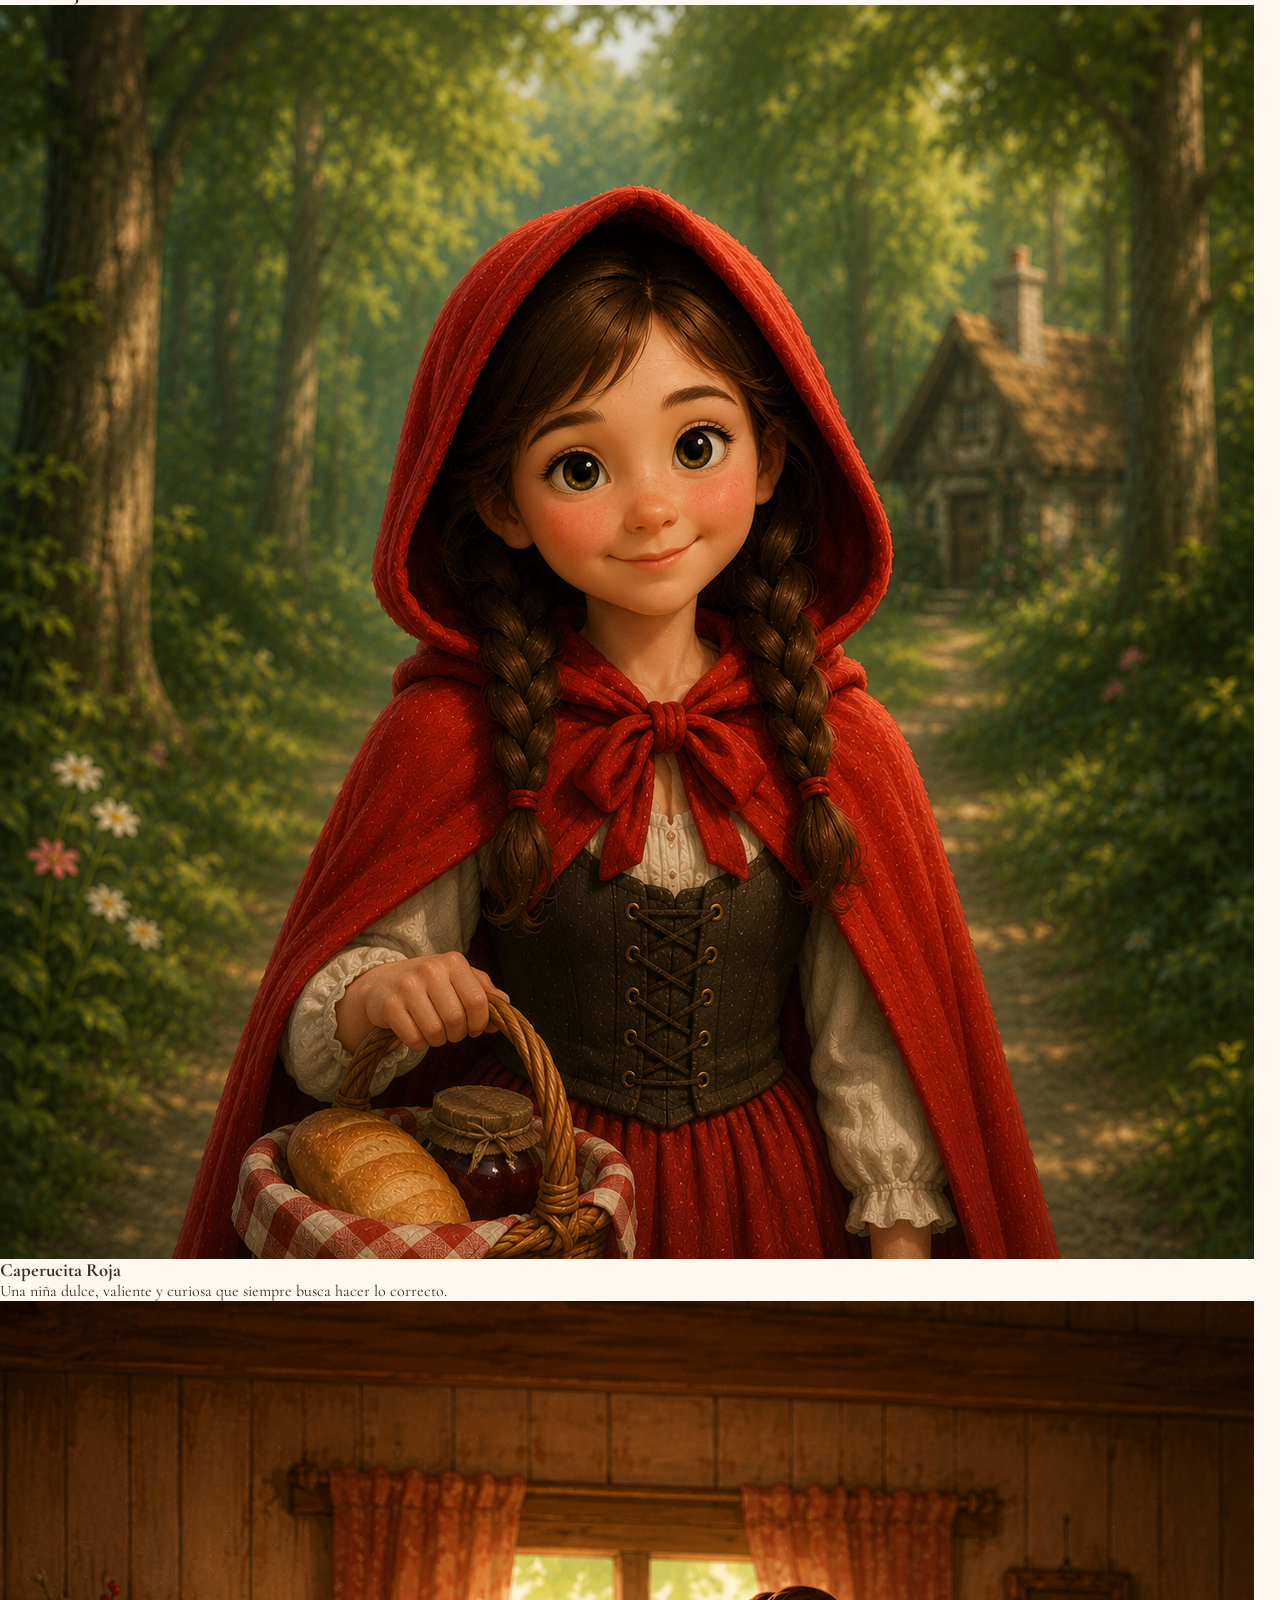
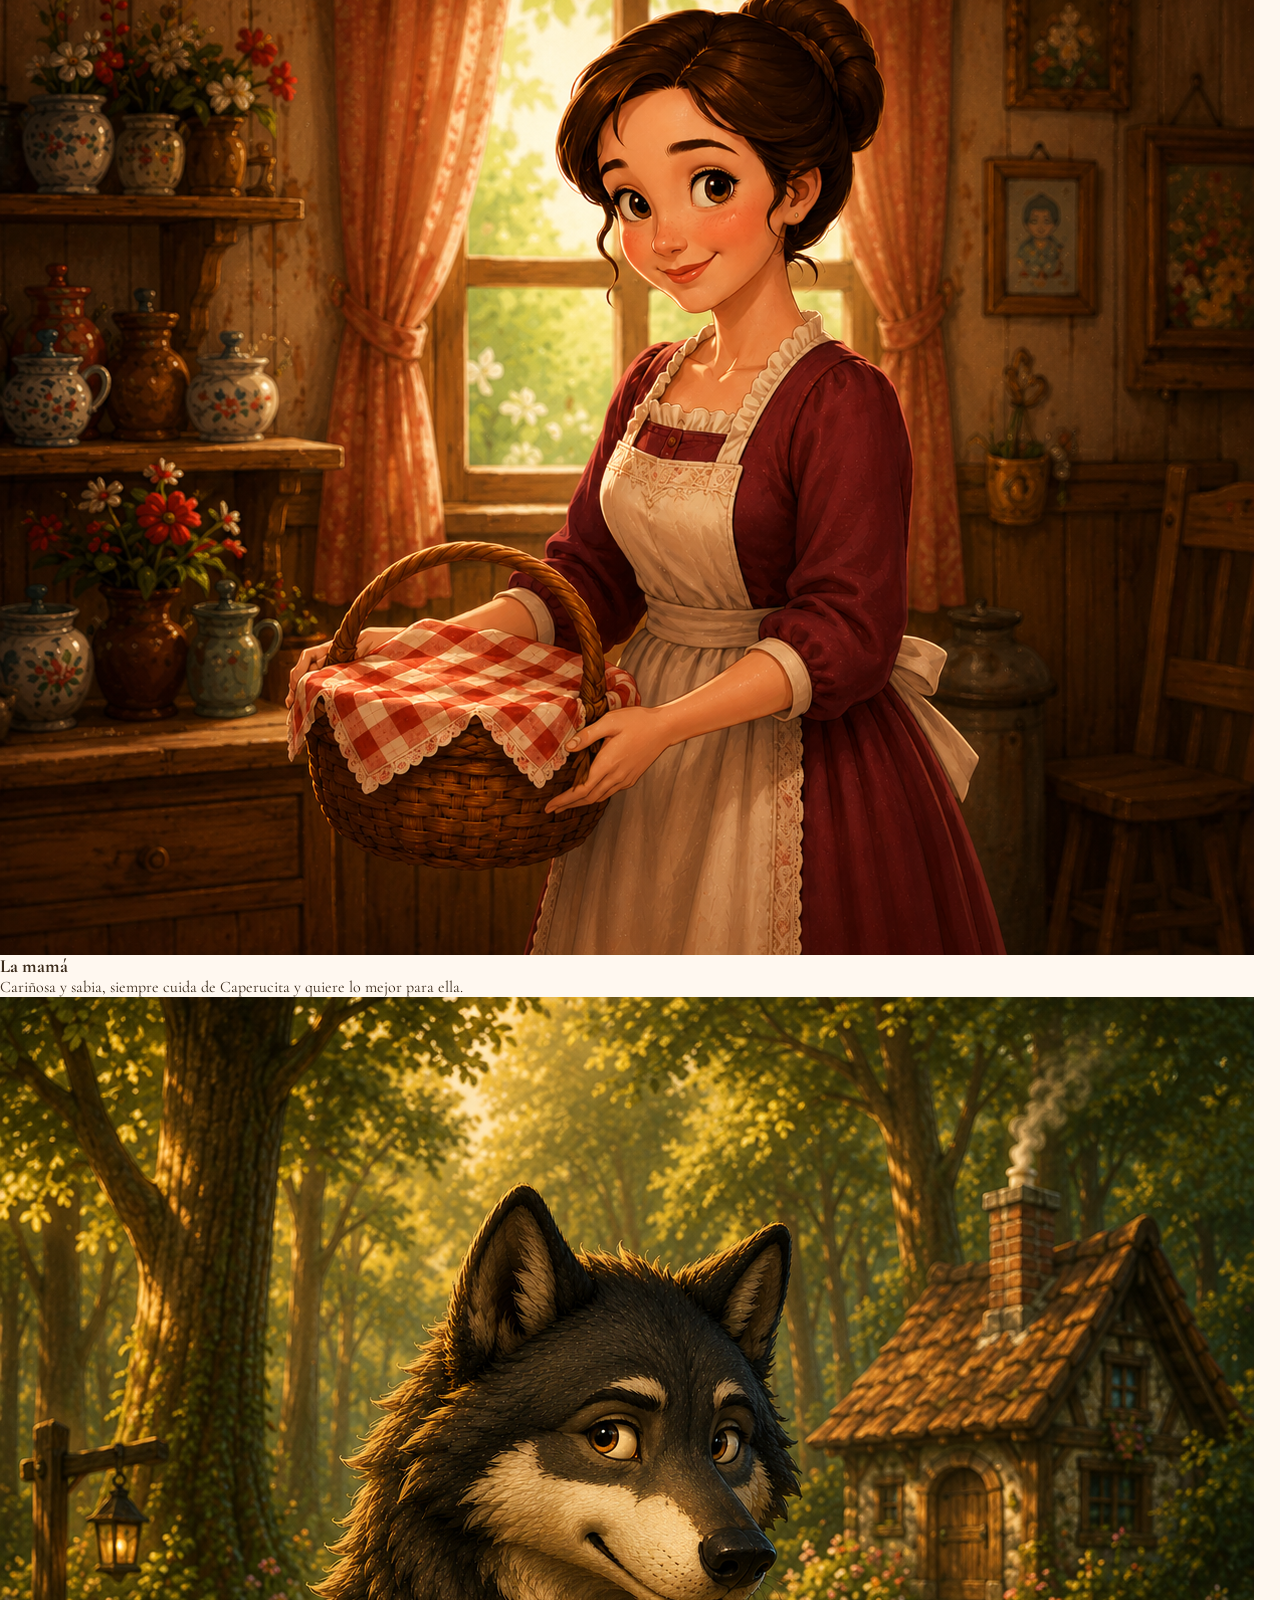
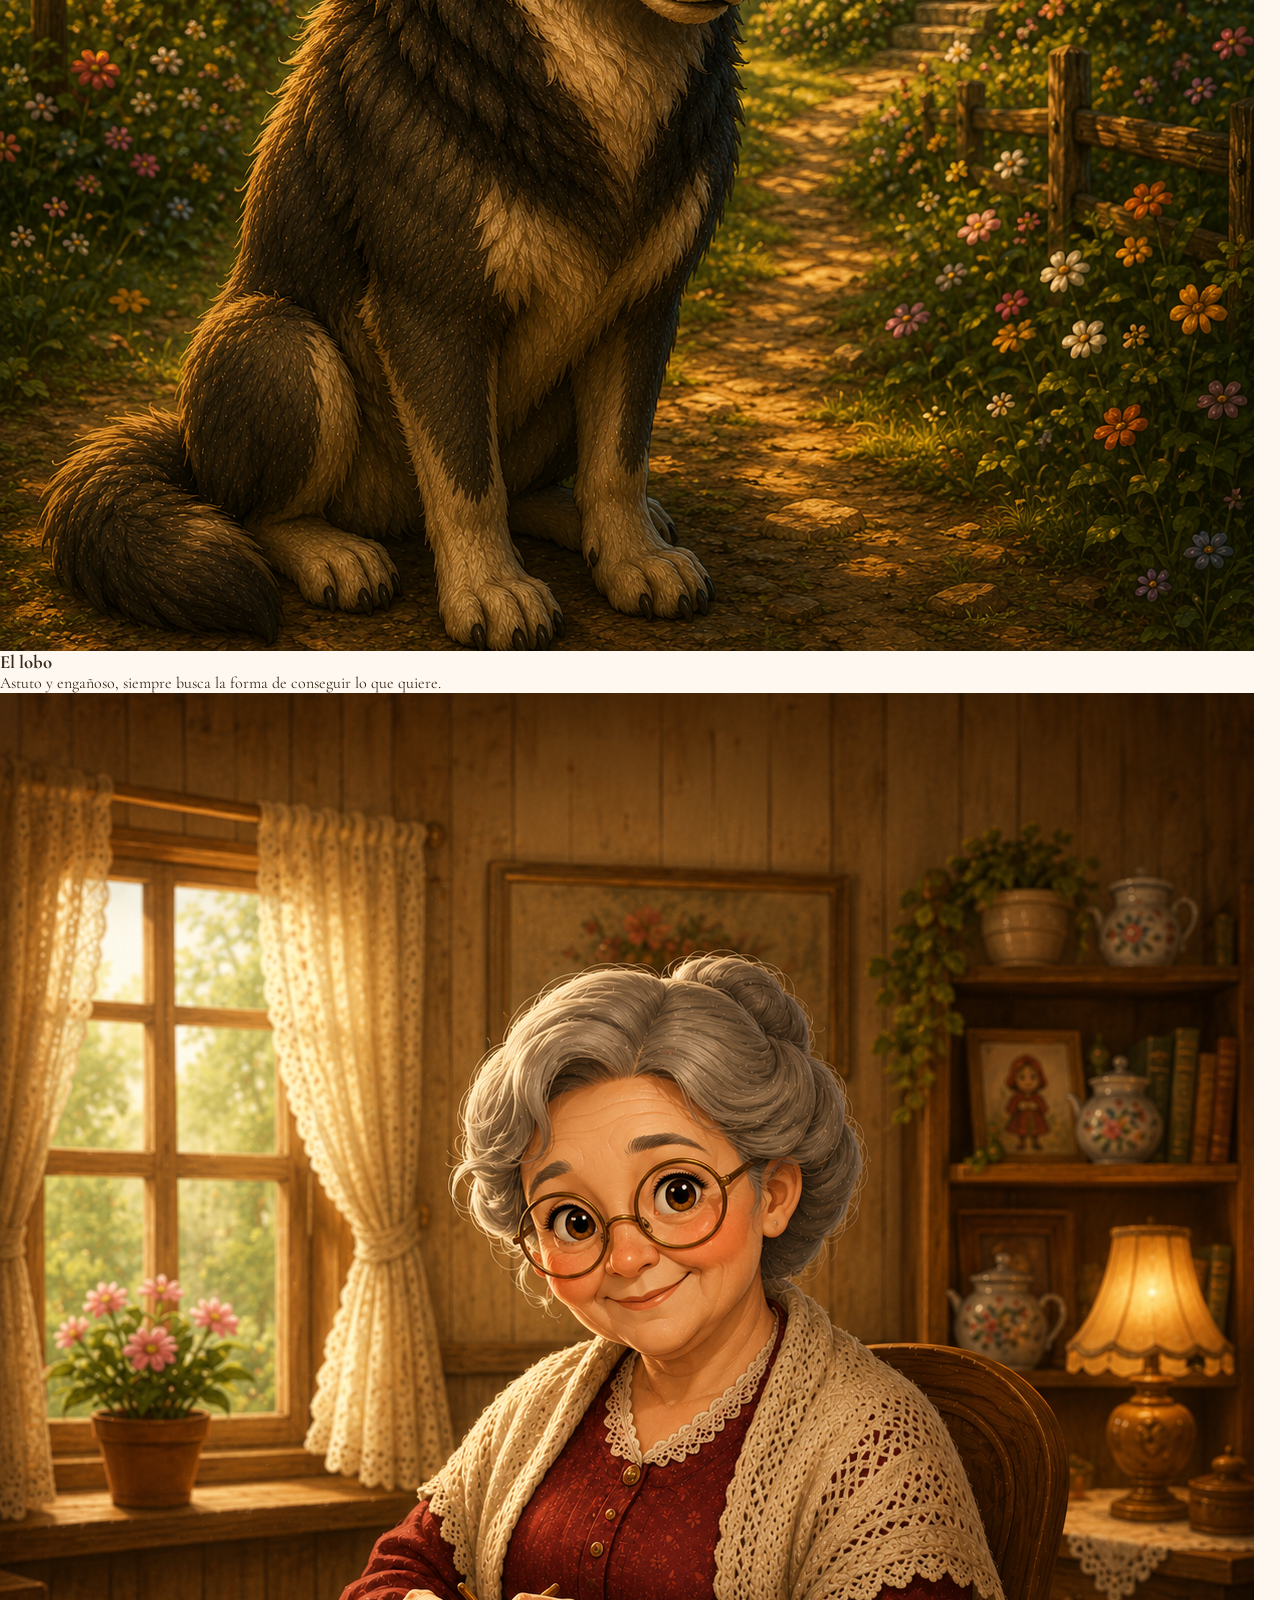
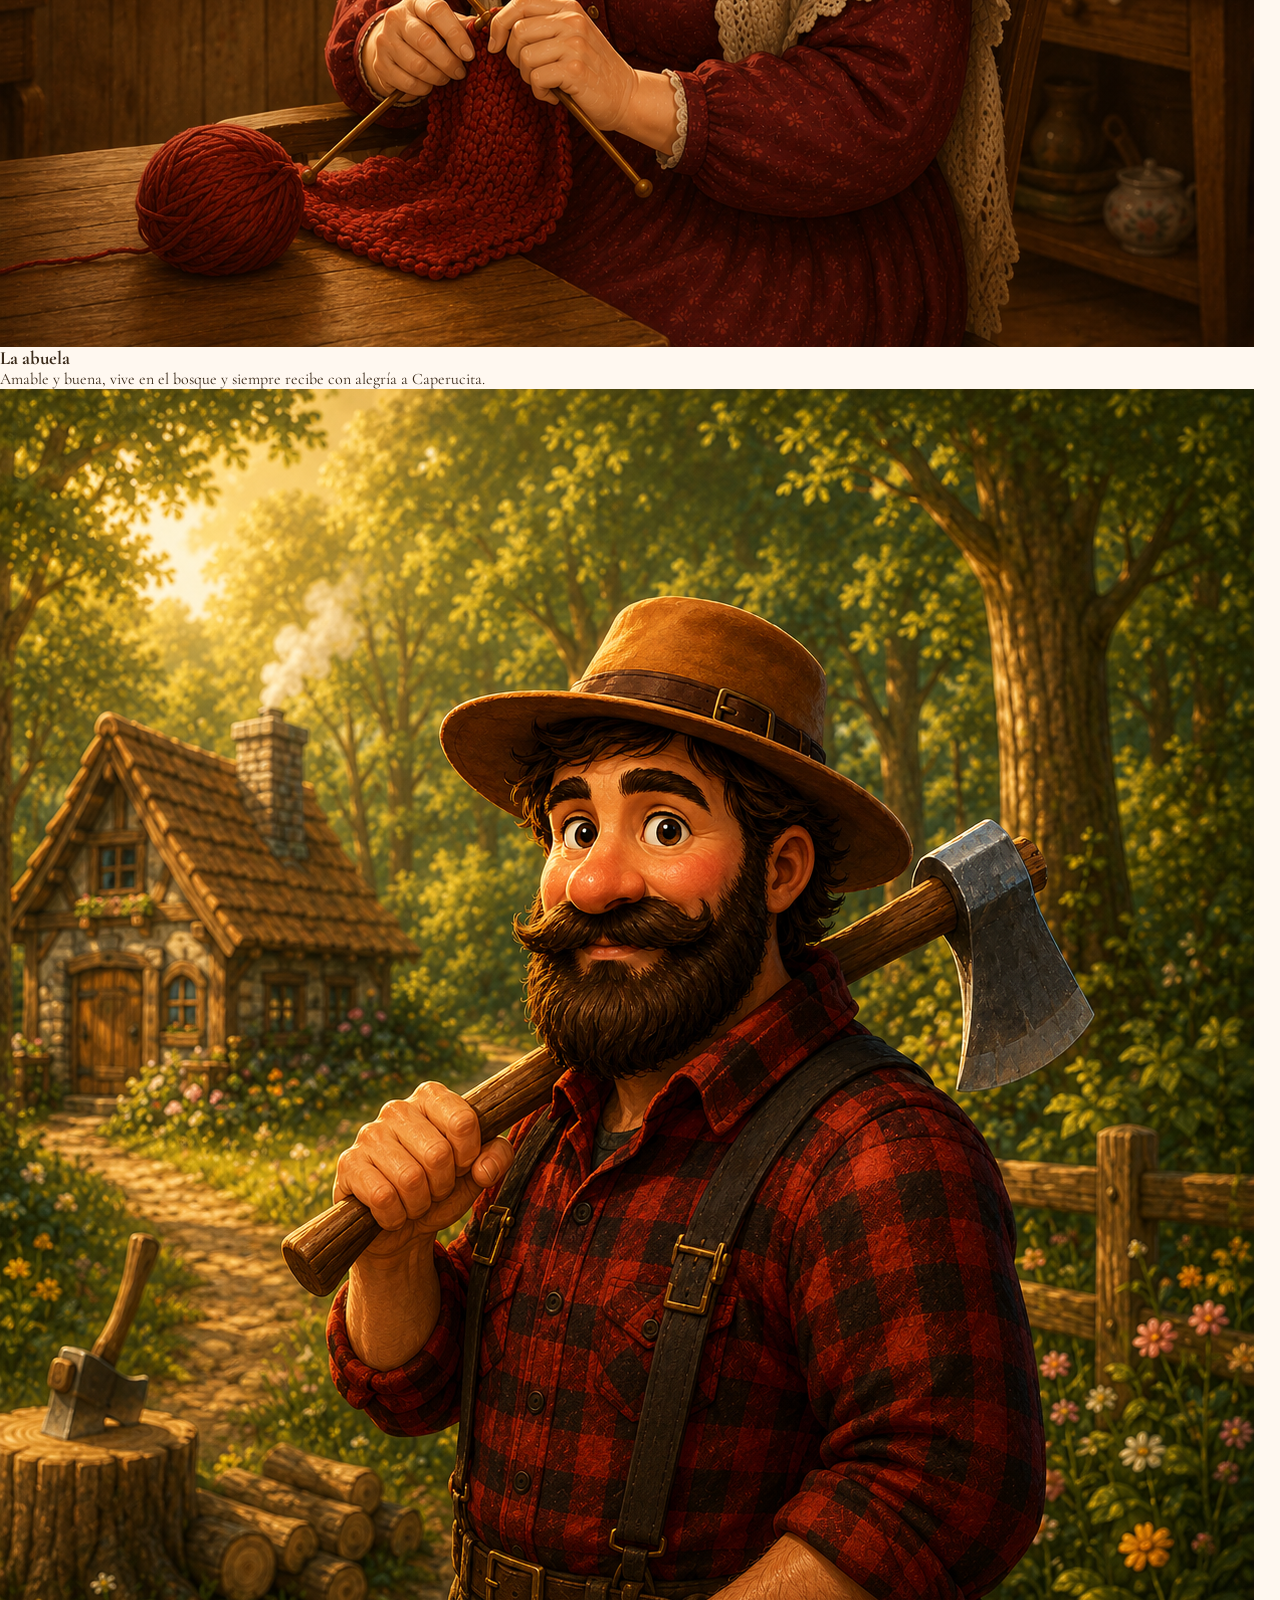
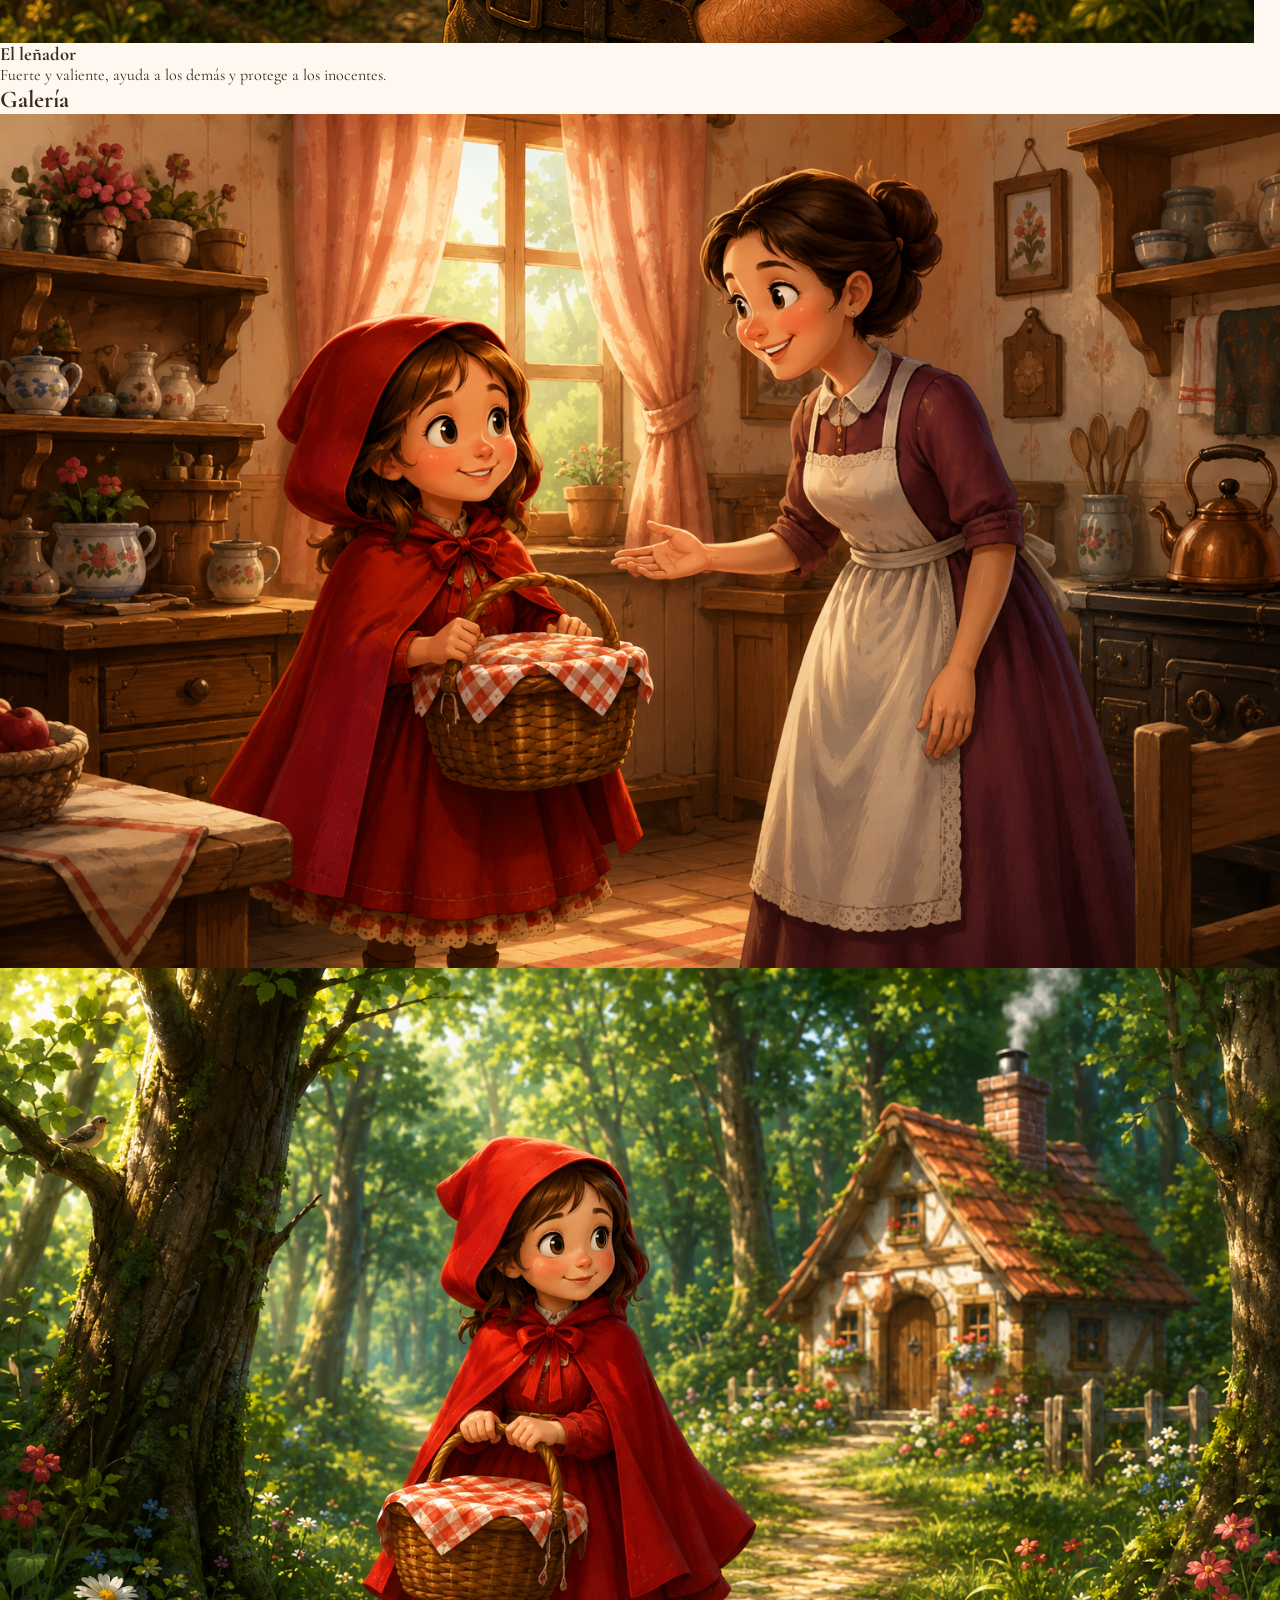
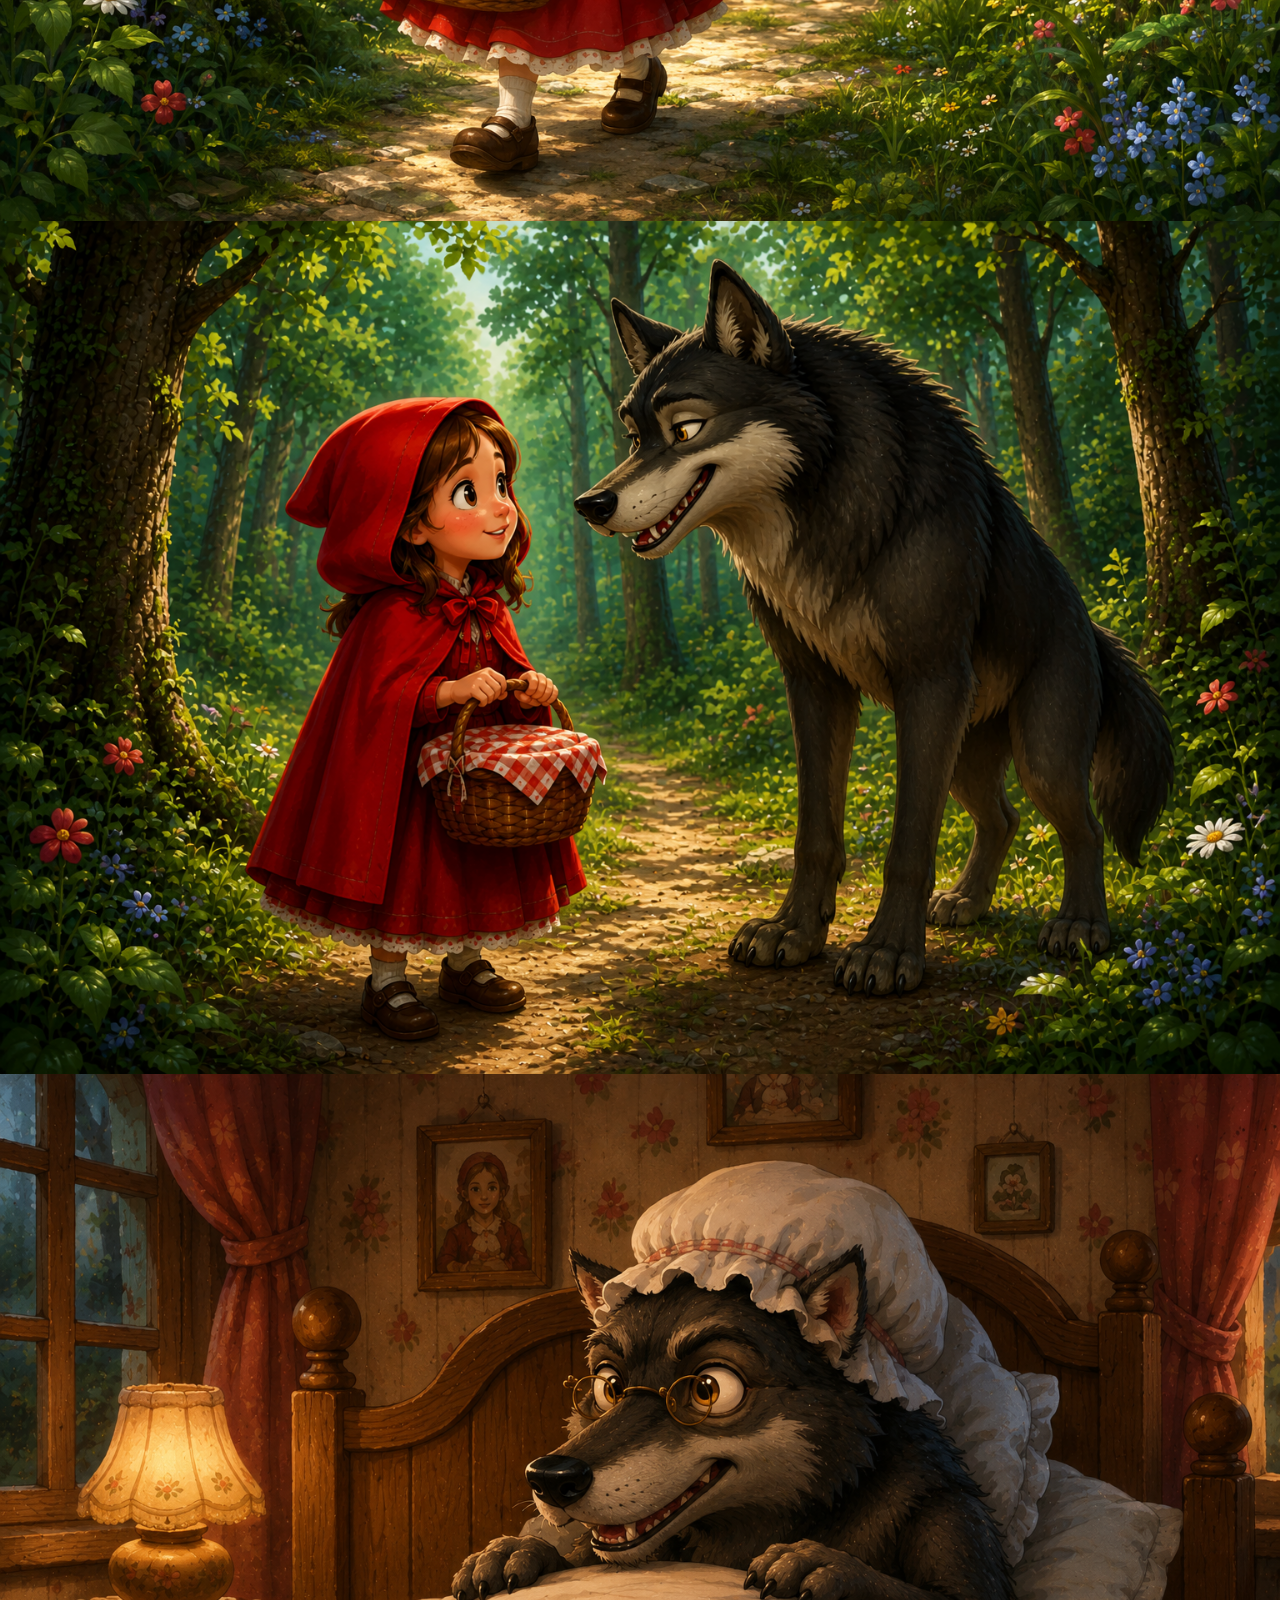
==== commit 005c3240: "feat: style header with custom font and logo" ====
--- a/main/index.html
+++ b/main/index.html
@@ -4,11 +4,13 @@
         <meta charset="UTF-8" />
         <meta name="viewport" content="width=device-width, initial-scale=1.0" />
         <title>Caperucita Roja</title>
+        <link href="https://fonts.googleapis.com/css2?family=Cormorant+Garamond:wght@400;500;600;700&display=swap" rel="stylesheet" />
+        <link rel="stylesheet" href="./style.css" />
     </head>
     <body>
         <header>
             <a href="#">
-              <img src="images/logo.png" alt="logo" />
+              <img src="images/logo.svg" alt="logo" />
               <span>Caperucita Roja</span>
             </a>
             <nav>
@@ -160,8 +162,43 @@
                     </li>
 
                 </ul>
+            </section>
+
+            <section class="about-project" id="proyecto">
+                <h2>Sobre el Proyecto</h2>
+                <img src="images/project-house.png" alt="Casa en el bosque" />
+                <p>
+                    Este proyecto busca mantener viva la magia de los cuentos clásicos mediante ilustraciones originales y una experiencia de lectura sencilla, accesible y encantadora para grandes y pequeños.
+                </p>
 
             </section>
         </main>
+
+        <footer>
+            <div class="footer-info">
+              <p>Proyecto Git & GitHub - Caperucita Roja</p>
+              <p>Hecho con ♥ y código</p>
+            </div>
+
+            <ul class="social-list">
+                <li>
+                    <a href="#">
+                        <svg xmlns="http://www.w3.org/2000/svg" viewBox="0 0 640 640"><path d="M237.9 461.4c0 2-2.3 3.6-5.2 3.6-3.3.3-5.6-1.3-5.6-3.6 0-2 2.3-3.6 5.2-3.6 3-.3 5.6 1.3 5.6 3.6m-31.1-4.5c-.7 2 1.3 4.3 4.3 4.9 2.6 1 5.6 0 6.2-2s-1.3-4.3-4.3-5.2c-2.6-.7-5.5.3-6.2 2.3m44.2-1.7c-2.9.7-4.9 2.6-4.6 4.9.3 2 2.9 3.3 5.9 2.6 2.9-.7 4.9-2.6 4.6-4.6-.3-1.9-3-3.2-5.9-2.9M316.8 72C178.1 72 72 177.3 72 316c0 110.9 69.8 205.8 169.5 239.2 12.8 2.3 17.3-5.6 17.3-12.1 0-6.2-.3-40.4-.3-61.4 0 0-70 15-84.7-29.8 0 0-11.4-29.1-27.8-36.6 0 0-22.9-15.7 1.6-15.4 0 0 24.9 2 38.6 25.8 21.9 38.6 58.6 27.5 72.9 20.9 2.3-16 8.8-27.1 16-33.7-55.9-6.2-112.3-14.3-112.3-110.5 0-27.5 7.6-41.3 23.6-58.9-2.6-6.5-11.1-33.3 2.6-67.9 20.9-6.5 69 27 69 27 20-5.6 41.5-8.5 62.8-8.5s42.8 2.9 62.8 8.5c0 0 48.1-33.6 69-27 13.7 34.7 5.2 61.4 2.6 67.9 16 17.7 25.8 31.5 25.8 58.9 0 96.5-58.9 104.2-114.8 110.5 9.2 7.9 17 22.9 17 46.4 0 33.7-.3 75.4-.3 83.6 0 6.5 4.6 14.4 17.3 12.1C500.2 521.8 568 426.9 568 316c0-138.7-112.5-244-251.2-244M169.2 416.9c-1.3 1-1 3.3.7 5.2 1.6 1.6 3.9 2.3 5.2 1 1.3-1 1-3.3-.7-5.2-1.6-1.6-3.9-2.3-5.2-1m-10.8-8.1c-.7 1.3.3 2.9 2.3 3.9 1.6 1 3.6.7 4.3-.7.7-1.3-.3-2.9-2.3-3.9-2-.6-3.6-.3-4.3.7m32.4 35.6c-1.6 1.3-1 4.3 1.3 6.2 2.3 2.3 5.2 2.6 6.5 1 1.3-1.3.7-4.3-1.3-6.2-2.2-2.3-5.2-2.6-6.5-1m-11.4-14.7c-1.6 1-1.6 3.6 0 5.9s4.3 3.3 5.6 2.3c1.6-1.3 1.6-3.9 0-6.2-1.4-2.3-4-3.3-5.6-2"/></svg>
+                    </a>
+                </li>
+
+                <li>
+                    <a href="#">
+                        <svg xmlns="http://www.w3.org/2000/svg" viewBox="0 0 640 640"><path d="M523.4 215.7c.3 4.5.3 9.1.3 13.6 0 138.7-105.6 298.6-298.6 298.6-59.5 0-114.7-17.2-161.1-47.1 8.4 1 16.6 1.3 25.3 1.3 49.1 0 94.2-16.6 130.3-44.8-46.1-1-84.8-31.2-98.1-72.8 6.5 1 13 1.6 19.8 1.6 9.4 0 18.8-1.3 27.6-3.6-48.1-9.7-84.1-52-84.1-103v-1.3c14 7.8 30.2 12.7 47.4 13.3-28.3-18.8-46.8-51-46.8-87.4 0-19.5 5.2-37.4 14.3-53 51.7 63.7 129.3 105.3 216.4 109.8-1.6-7.8-2.6-15.9-2.6-24 0-57.8 46.8-104.9 104.9-104.9 30.2 0 57.5 12.7 76.7 33.1 23.7-4.5 46.5-13.3 66.6-25.3-7.8 24.4-24.4 44.8-46.1 57.8 21.1-2.3 41.6-8.1 60.4-16.2-14.3 20.8-32.2 39.3-52.6 54.3"/></svg>
+                    </a>
+                </li>
+
+                <li>
+                    <a href="#">
+                        <svg xmlns="http://www.w3.org/2000/svg" viewBox="0 0 640 640"><path d="M290.4 275.7c-16.4 10.3-25.9 28.8-24.9 48.1 1.1 19.4 12.7 36.6 30.1 45.1 17.5 8.4 38.2 6.6 54-4.6 16.4-10.3 25.9-28.8 24.9-48.1-1.1-19.4-12.7-36.6-30.1-45.1-17.5-8.4-38.2-6.6-54 4.6m142.3-68.4c-5.2-5.2-11.5-9.3-18.4-12-18.1-7.1-57.6-6.8-83.1-6.5-4.1 0-7.9.1-11.2.1s-7.2 0-11.4-.1c-25.5-.3-64.8-.7-82.9 6.5-6.9 2.7-13.1 6.8-18.4 12s-9.3 11.5-12 18.4c-7.1 18.1-6.7 57.7-6.5 83.2 0 4.1.1 7.9.1 11.1s0 7-.1 11.1c-.2 25.5-.6 65.1 6.5 83.2 2.7 6.9 6.8 13.1 12 18.4s11.5 9.3 18.4 12c18.1 7.1 57.6 6.8 83.1 6.5 4.1 0 7.9-.1 11.2-.1s7.2 0 11.4.1c25.5.3 64.8.7 82.9-6.5 6.9-2.7 13.1-6.8 18.4-12s9.3-11.5 12-18.4c7.2-18 6.8-57.4 6.5-83 0-4.2-.1-8.1-.1-11.4s0-7.1.1-11.4c.3-25.5.7-64.9-6.5-83-2.7-6.9-6.8-13.1-12-18.4zm-67.1 44.5c18.1 12.1 30.6 30.9 34.9 52.2s-.2 43.5-12.3 61.6c-6 9-13.7 16.6-22.6 22.6s-19 10.1-29.6 12.2c-21.3 4.2-43.5-.2-61.6-12.3s-30.6-30.9-34.9-52.2.2-43.5 12.2-61.6 30.9-30.6 52.2-34.9 43.5.2 61.6 12.2h.1zm29.2-1.3c-3.1-2.1-5.6-5.1-7.1-8.6s-1.8-7.3-1.1-11.1 2.6-7.1 5.2-9.8 6.1-4.5 9.8-5.2 7.6-.4 11.1 1.1 6.5 3.9 8.6 7 3.2 6.8 3.2 10.6c0 2.5-.5 5-1.4 7.3s-2.4 4.4-4.1 6.2-3.9 3.2-6.2 4.2-4.8 1.5-7.3 1.5c-3.8 0-7.5-1.1-10.6-3.2zM544 160c0-35.3-28.7-64-64-64H160c-35.3 0-64 28.7-64 64v320c0 35.3 28.7 64 64 64h320c35.3 0 64-28.7 64-64zm-91 293c-18.7 18.7-41.4 24.6-67 25.9-26.4 1.5-105.6 1.5-132 0-25.6-1.3-48.3-7.2-67-25.9s-24.6-41.4-25.8-67c-1.5-26.4-1.5-105.6 0-132 1.3-25.6 7.1-48.3 25.8-67s41.5-24.6 67-25.8c26.4-1.5 105.6-1.5 132 0 25.6 1.3 48.3 7.1 67 25.8s24.6 41.4 25.8 67c1.5 26.3 1.5 105.4 0 131.9-1.3 25.6-7.1 48.3-25.8 67z"/></svg>
+                    </a>
+                </li>
+            </ul>
+        </footer>
     </body>
 </html>
--- a/main/style.css
+++ b/main/style.css
@@ -0,0 +1,77 @@
+* {
+  margin: 0;
+  padding: 0;
+  box-sizing: border-box;
+}
+
+body {
+    font-family: "Cormorant Garamond", serif;
+    background-color: #fff8f0;
+    color:#3a2a1a;
+}
+
+img {
+    max-width: 100%;
+    display: block;
+}
+
+header {
+    position: fixed;
+    top: 0;
+    left: 0;
+    width: 100%;
+    z-index: 1000;
+
+    display: flex;
+    justify-content: space-between;
+    align-items: center;
+    padding: 13px 72px;
+    background-color: #7c0202;
+}
+
+header a {
+    color: #fff8f0;
+    text-decoration: none;
+}
+
+header > a {
+    display: flex;
+    align-items: center;
+    gap: 8px;
+    font-weight: bold;
+    font-size: 20px;
+}
+
+header img {
+    width: 34px;
+    height: 24px;
+}
+
+nav {
+    display: flex;
+    gap: 30px;
+}
+
+nav a {
+    font-size: 17px;
+    font-weight: 600;
+}
+
+nav a:hover {
+    color: #ffd6a5;
+}
+
+
+@media (max-width: 768px) {
+    header {
+        flex-direction: column;
+        gap: 16px;
+        padding: 16px 20px;
+    }
+
+    nav {
+        flex-wrap: wrap;
+        justify-content: center;
+        gap: 12px 20px;
+    }
+}
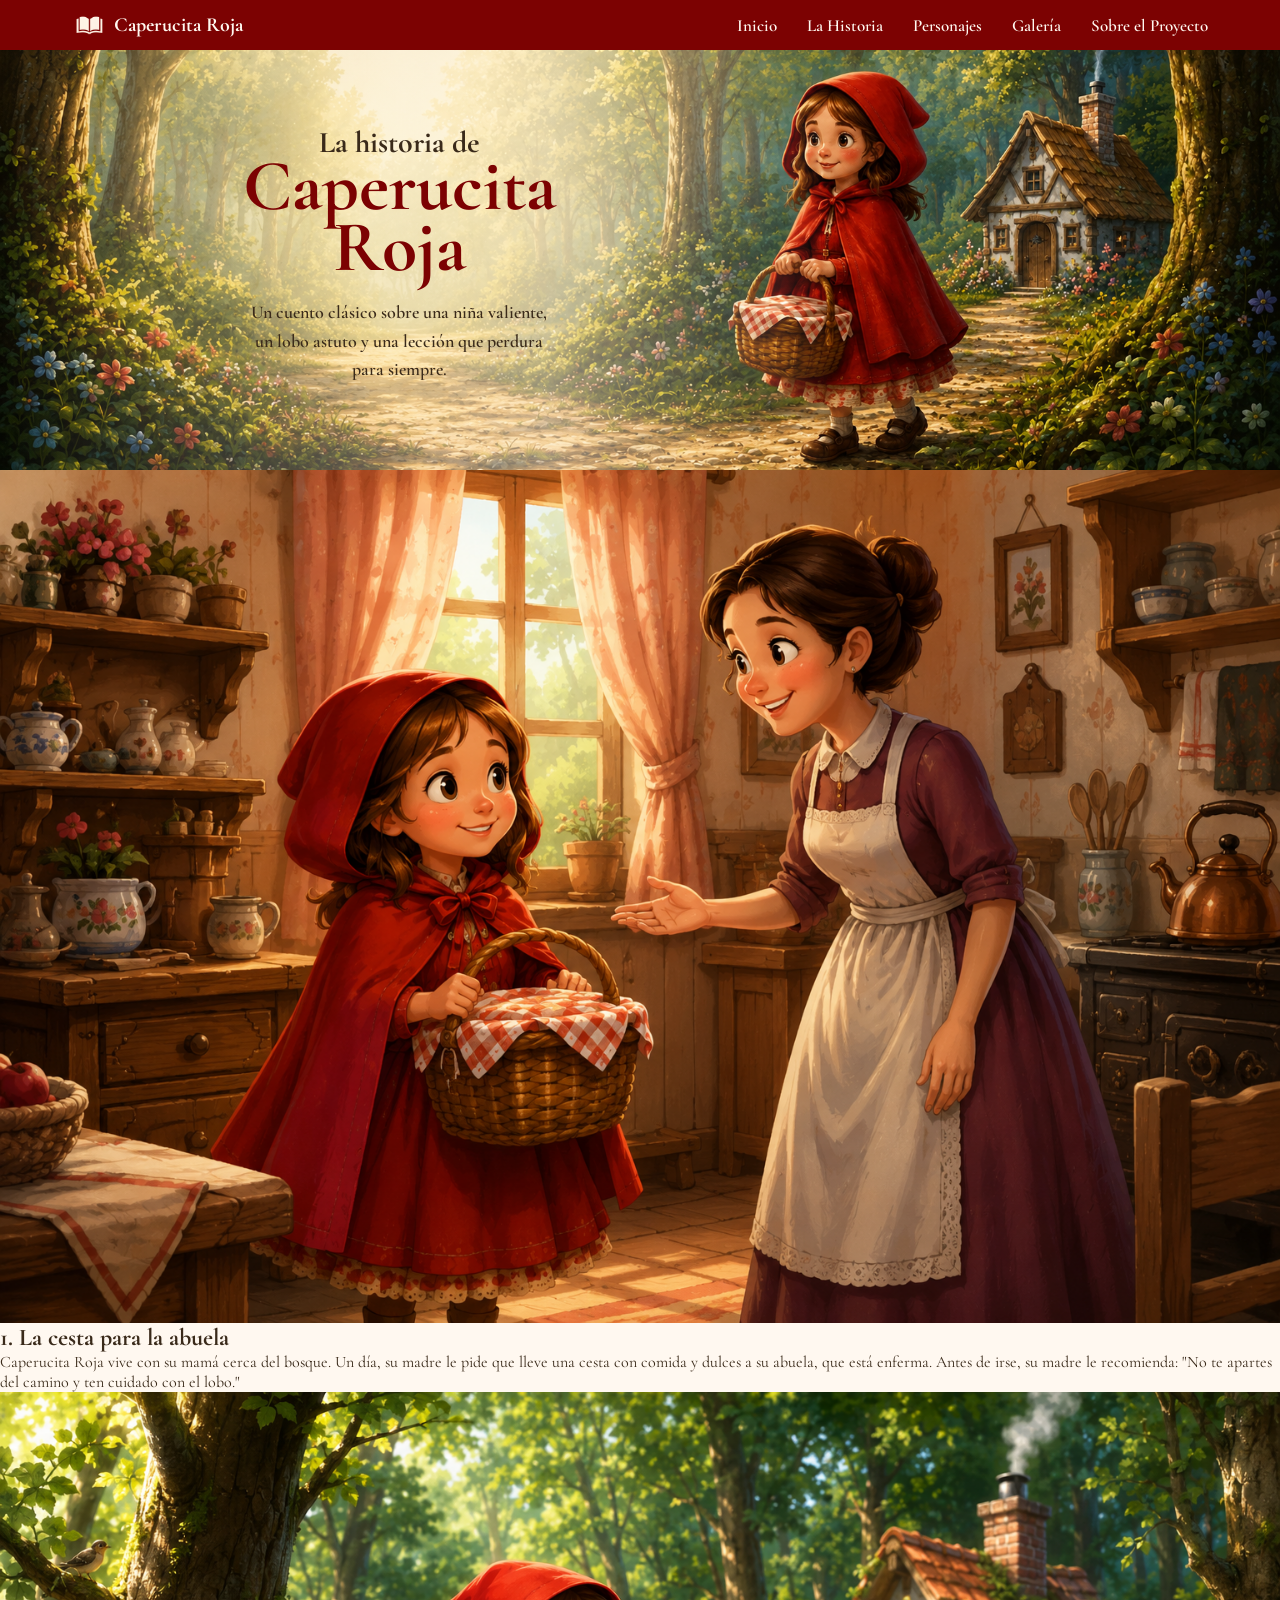
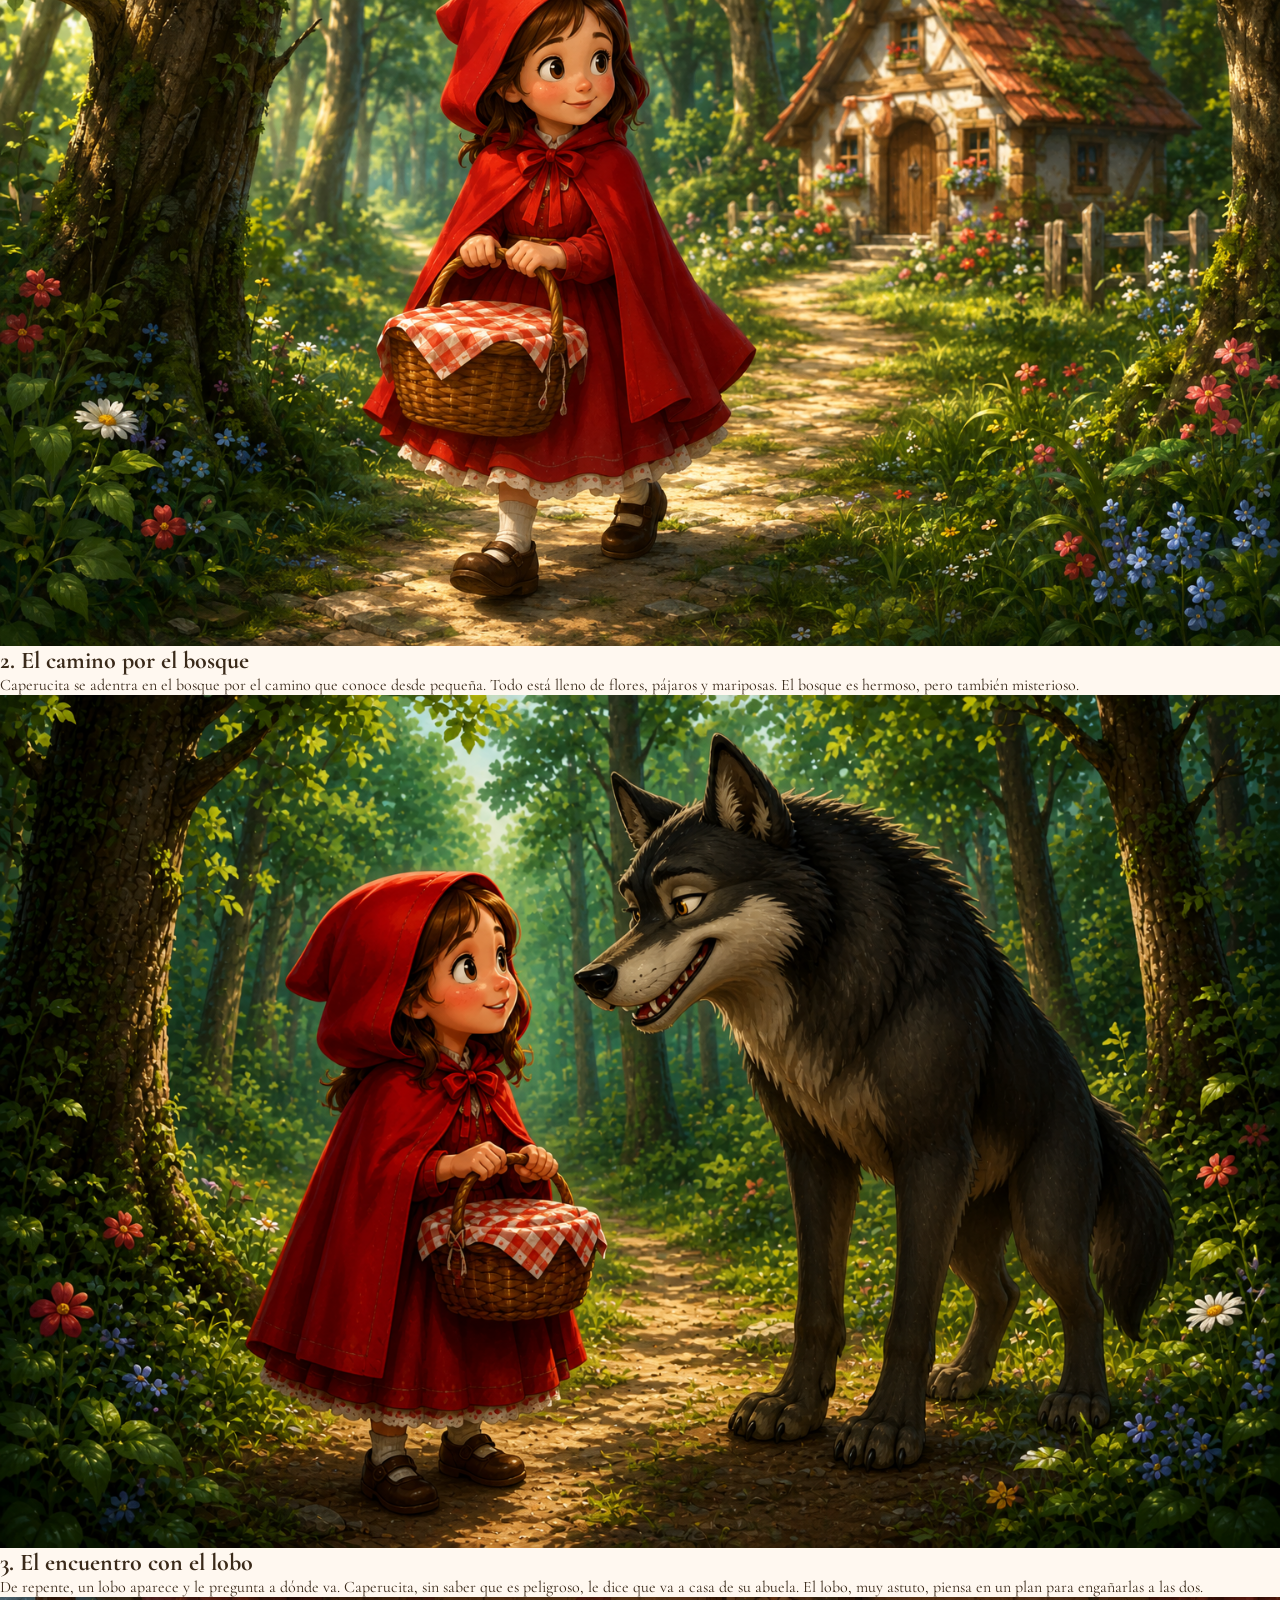
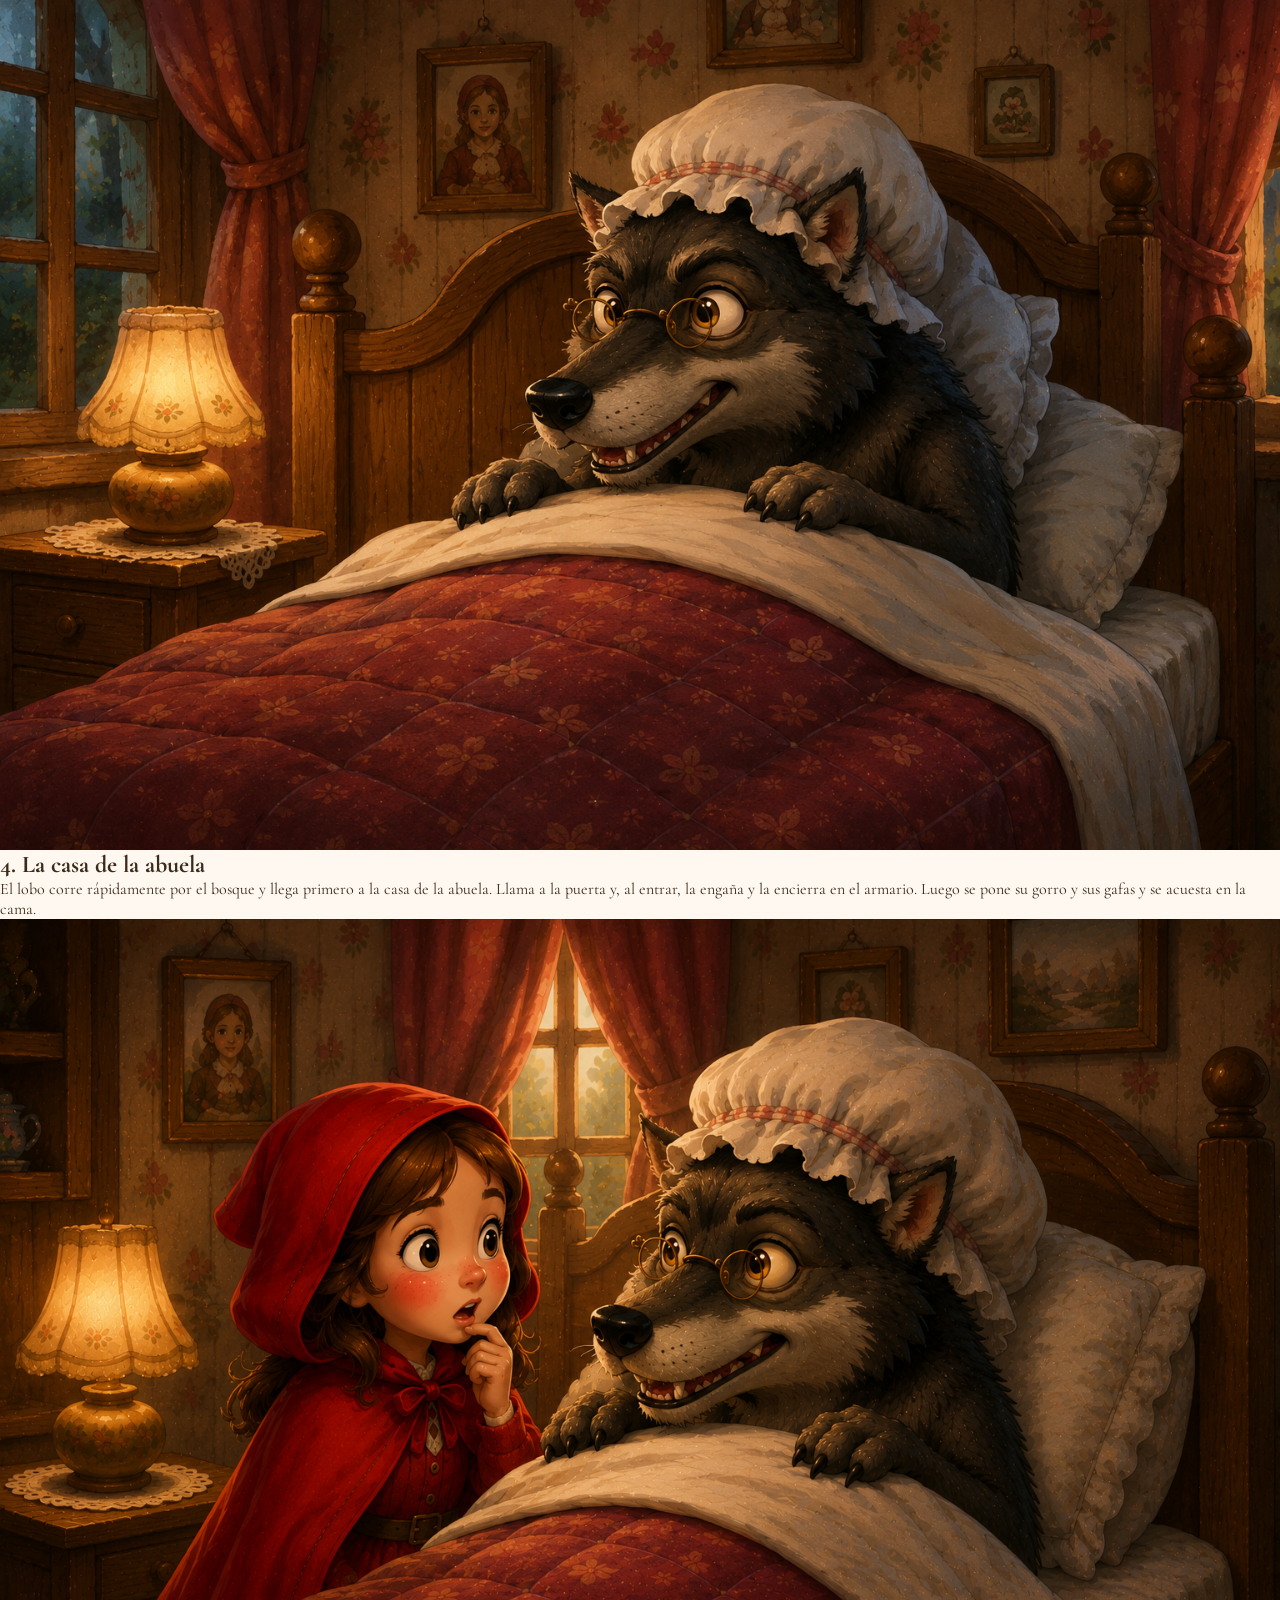
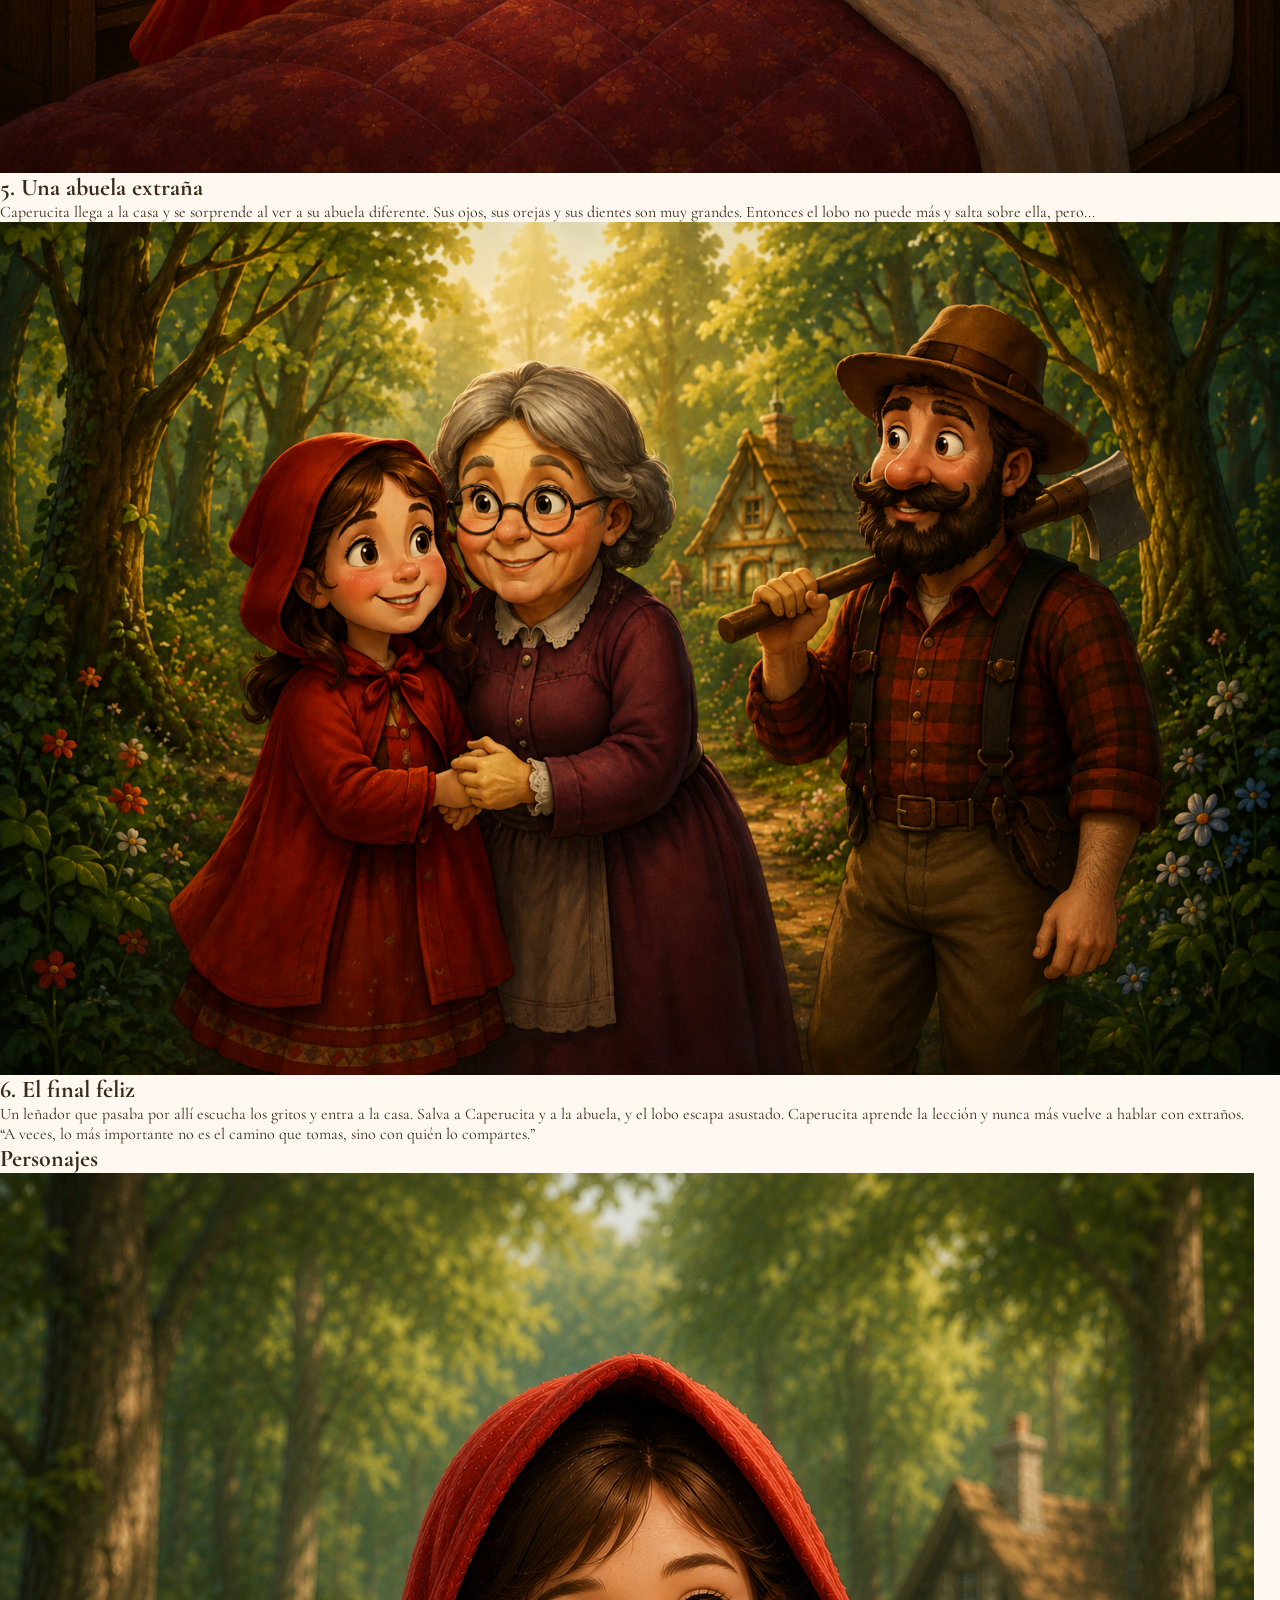
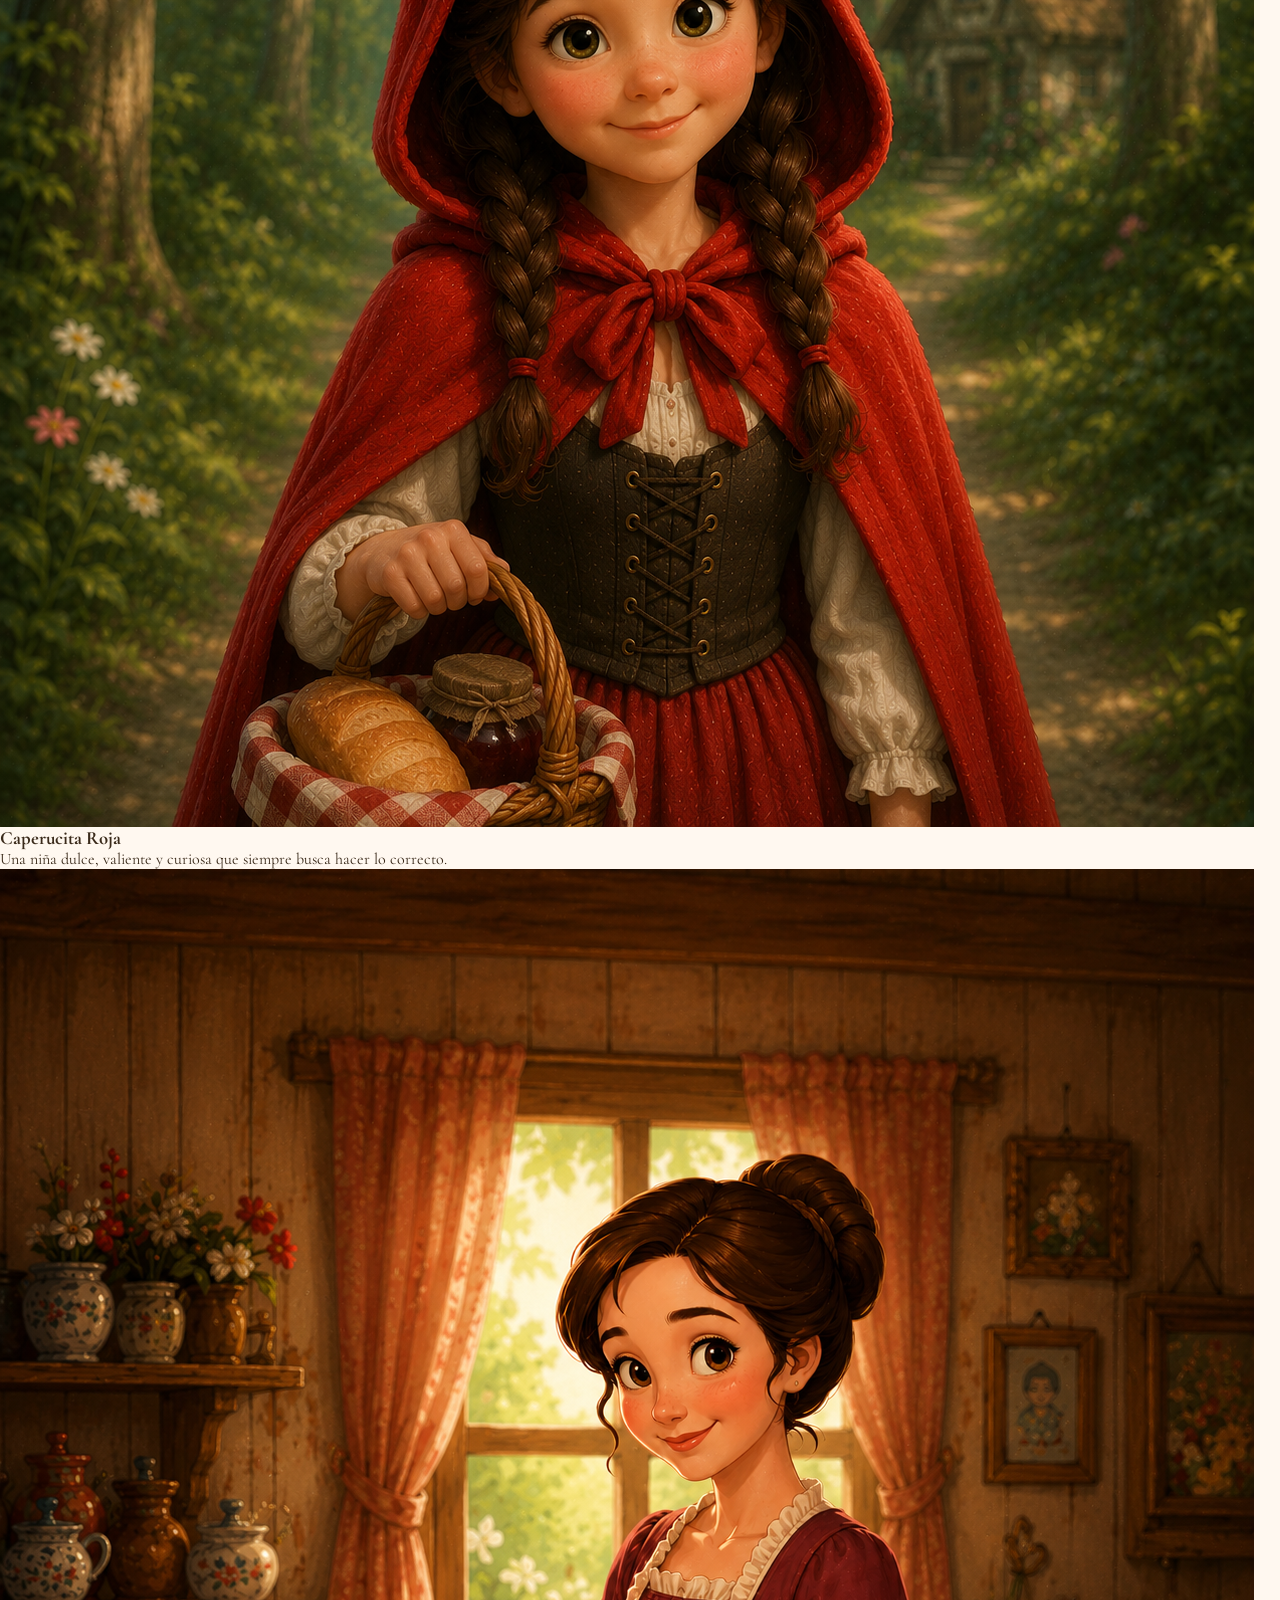
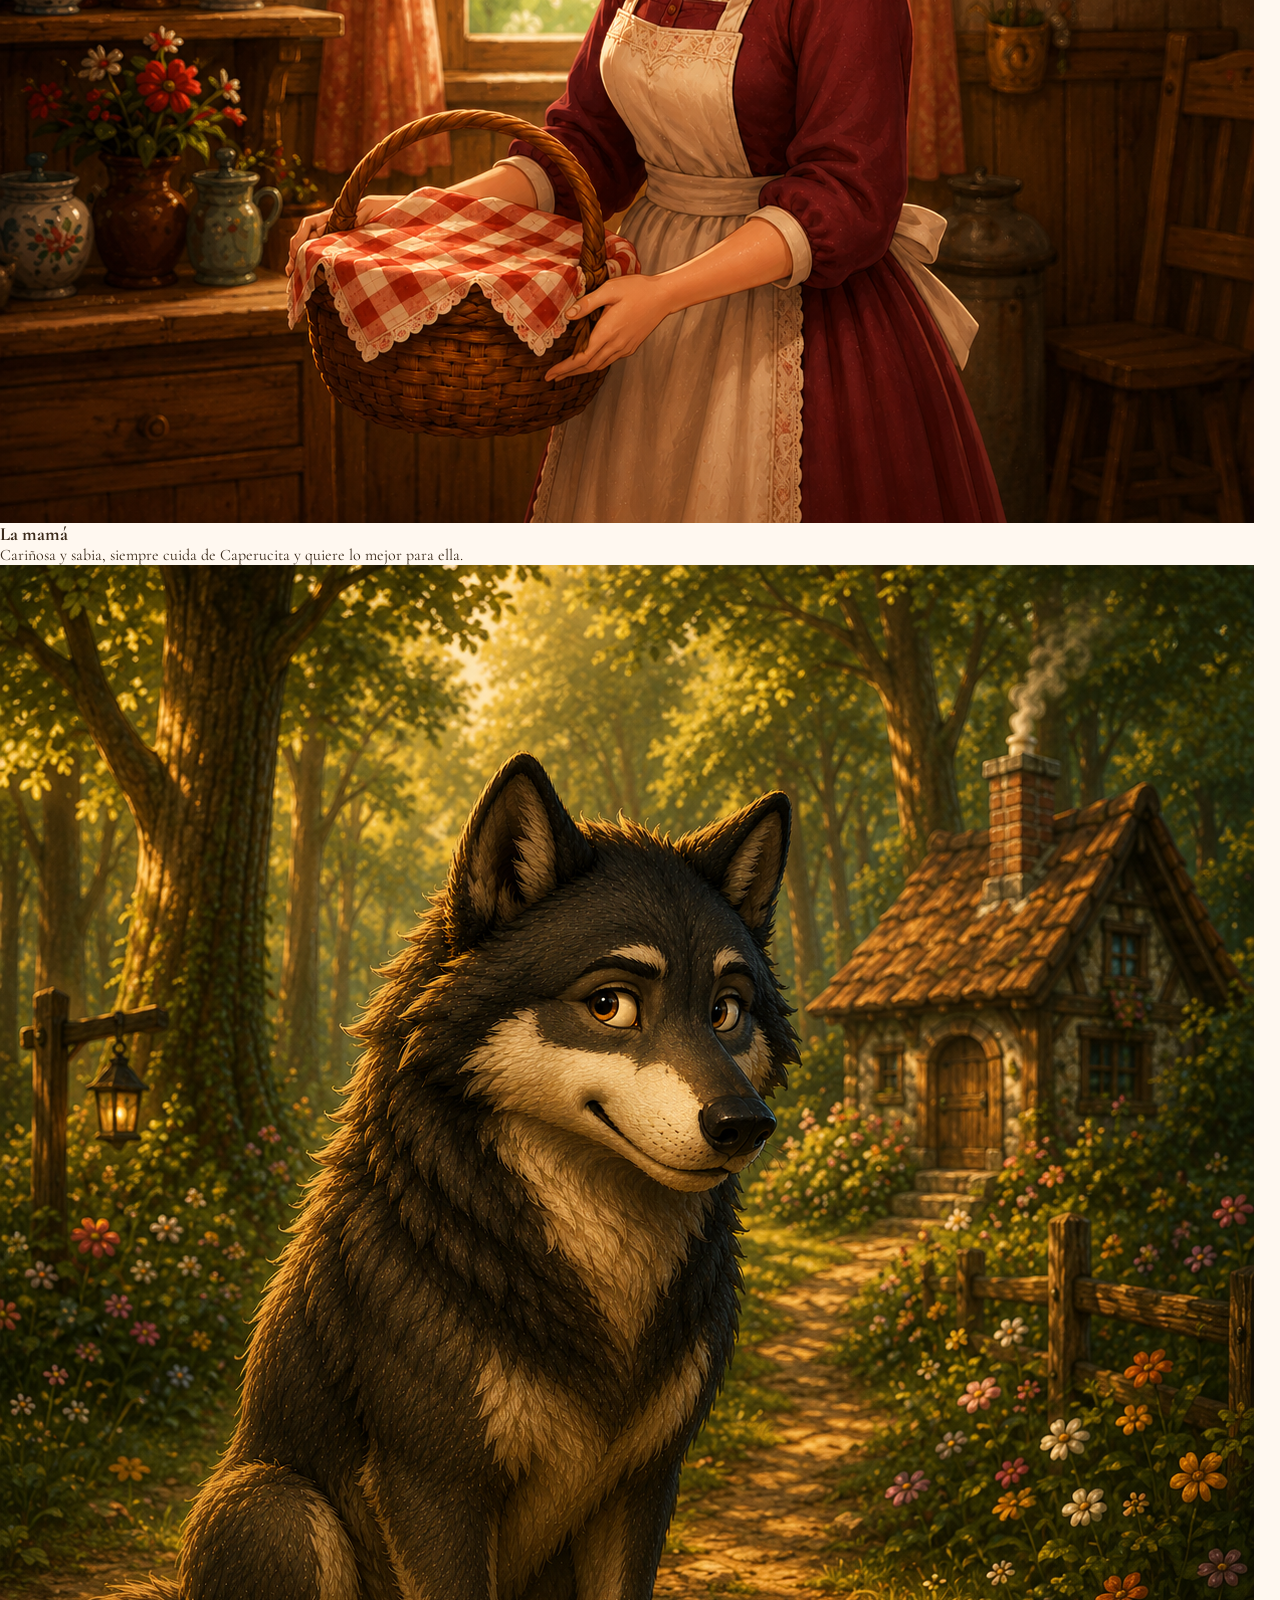
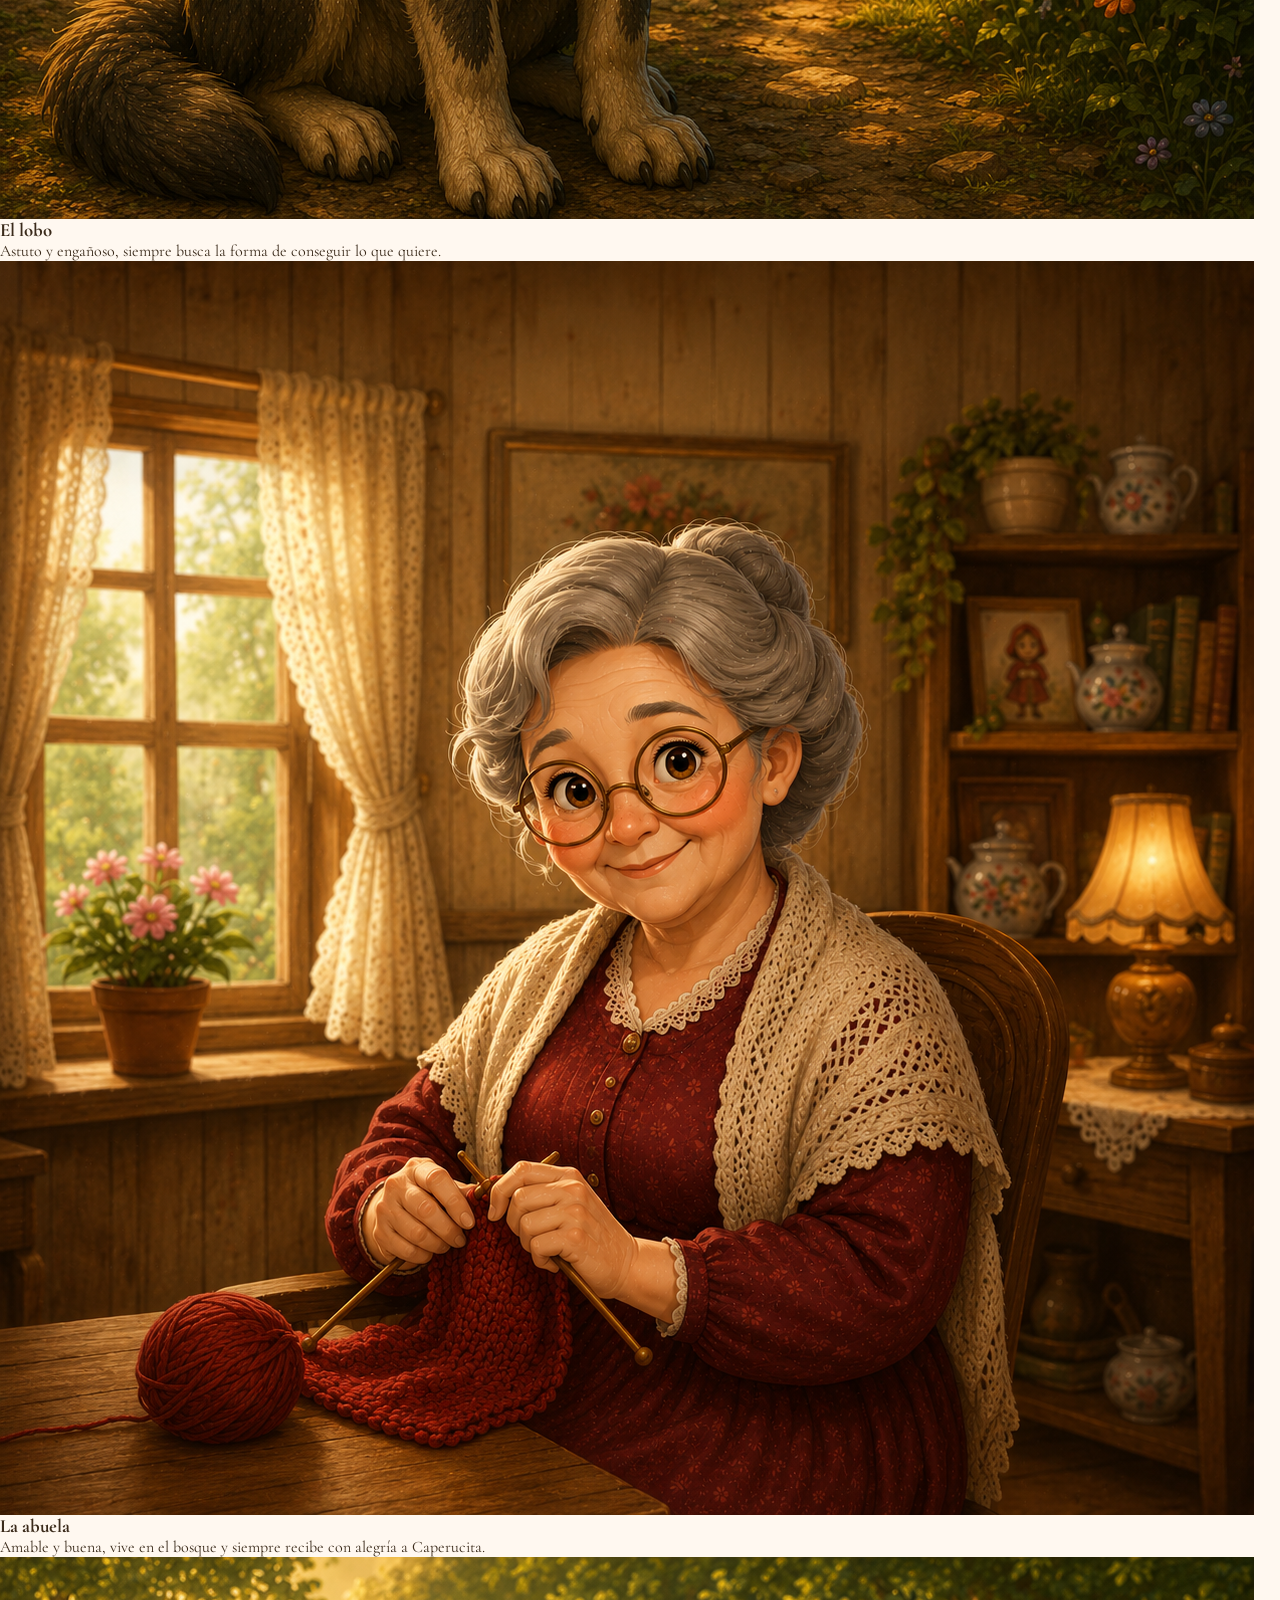
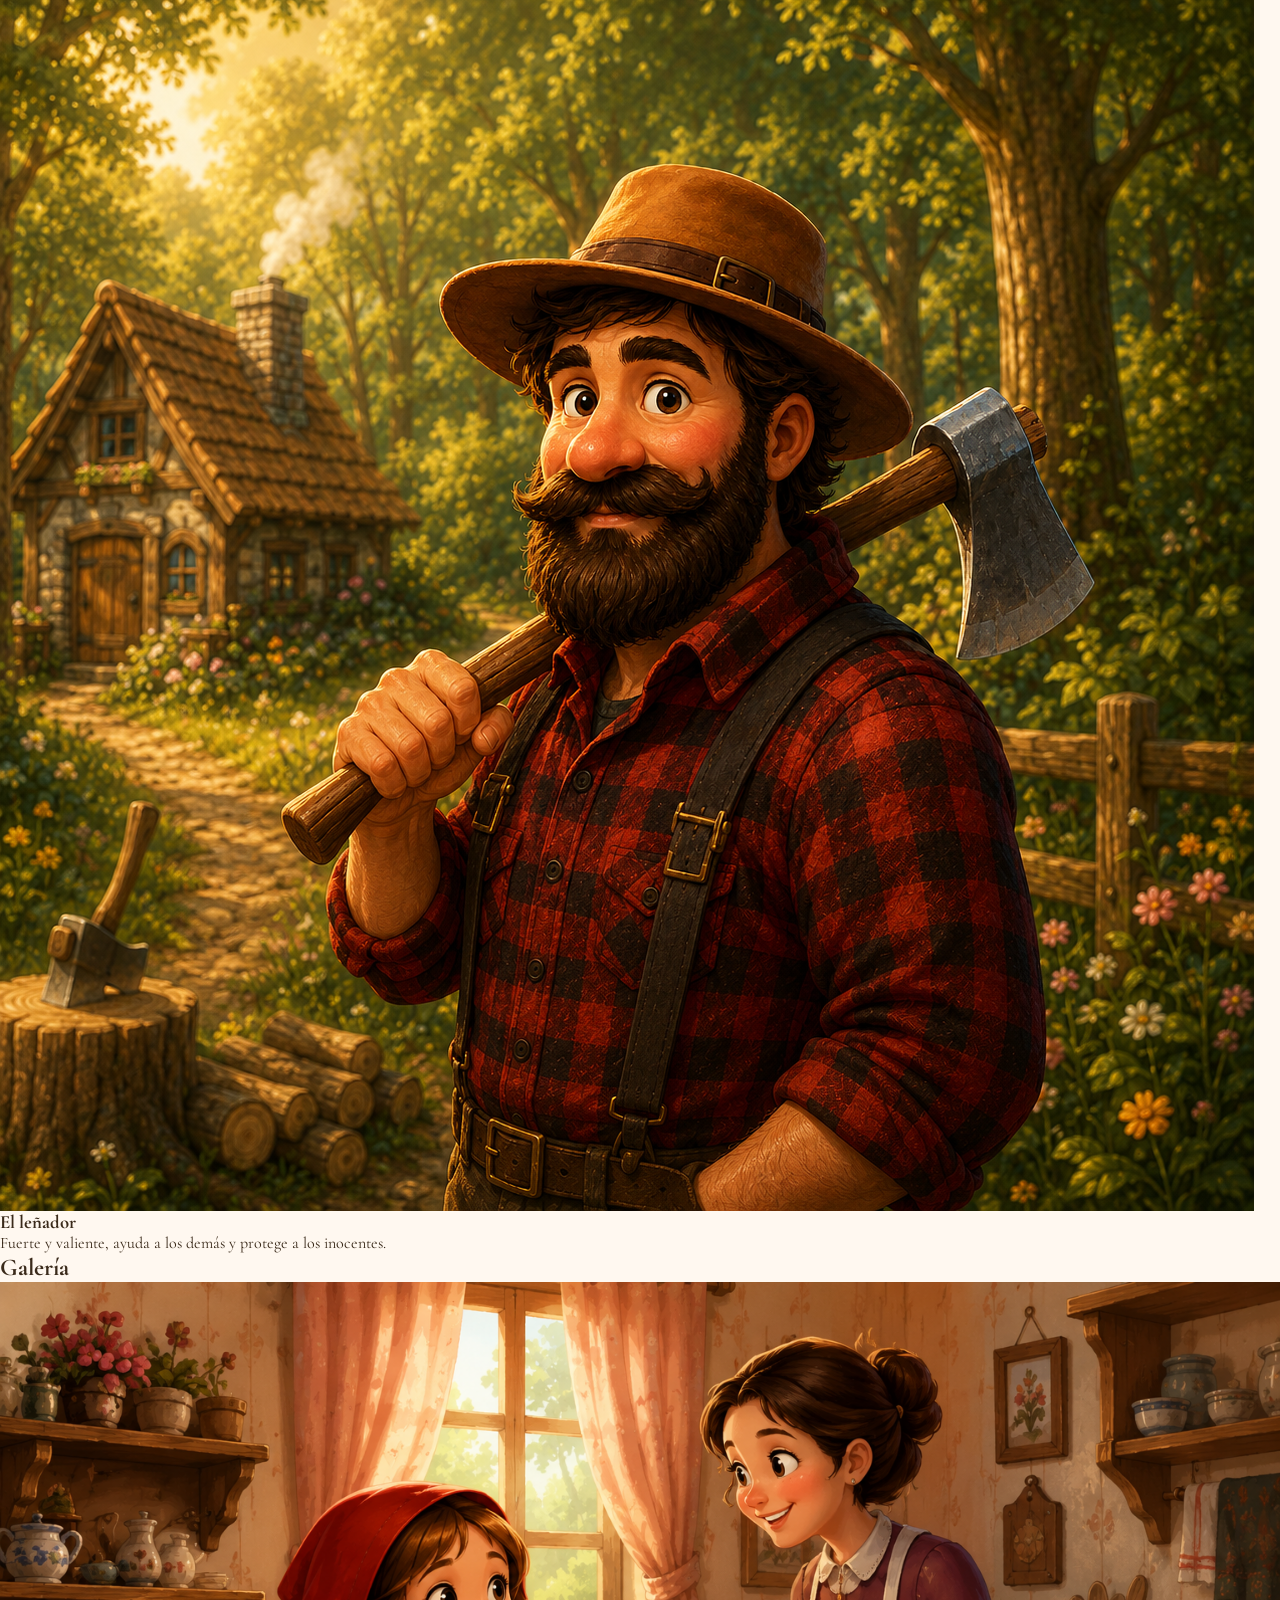
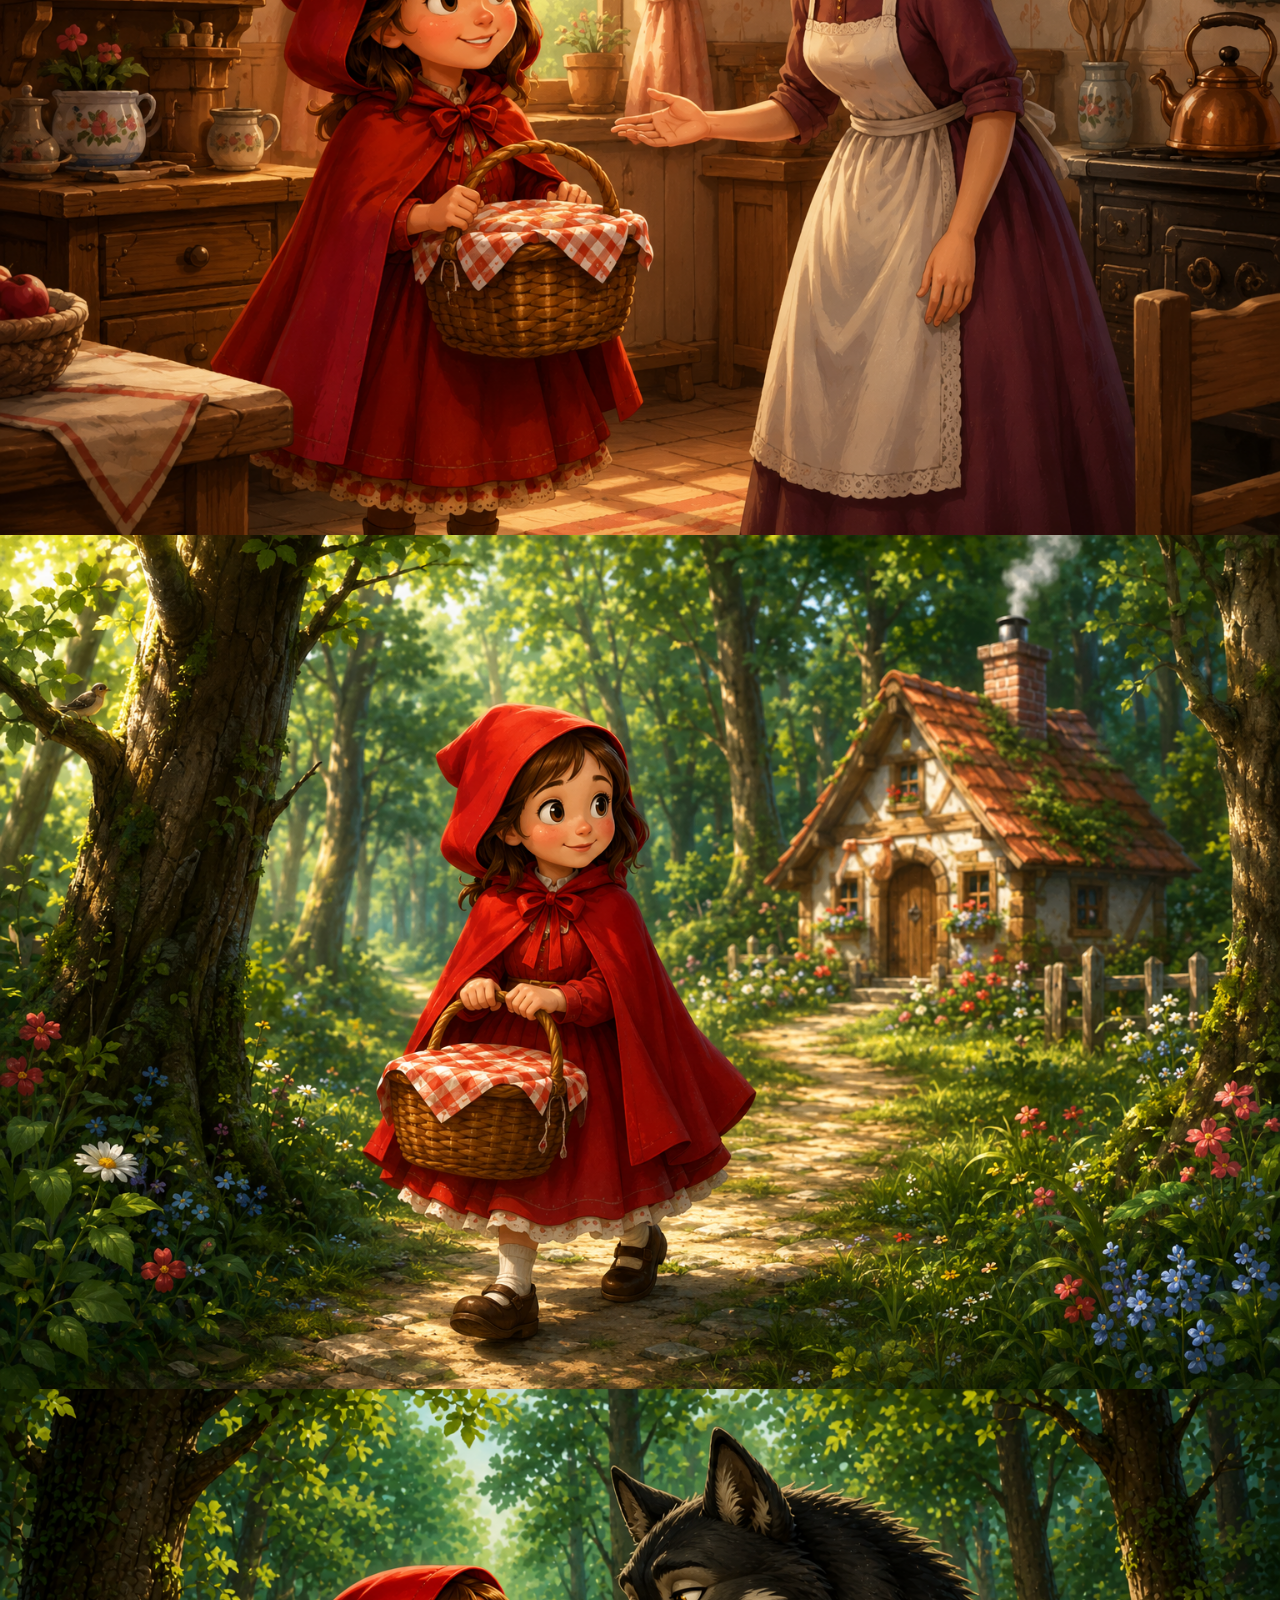
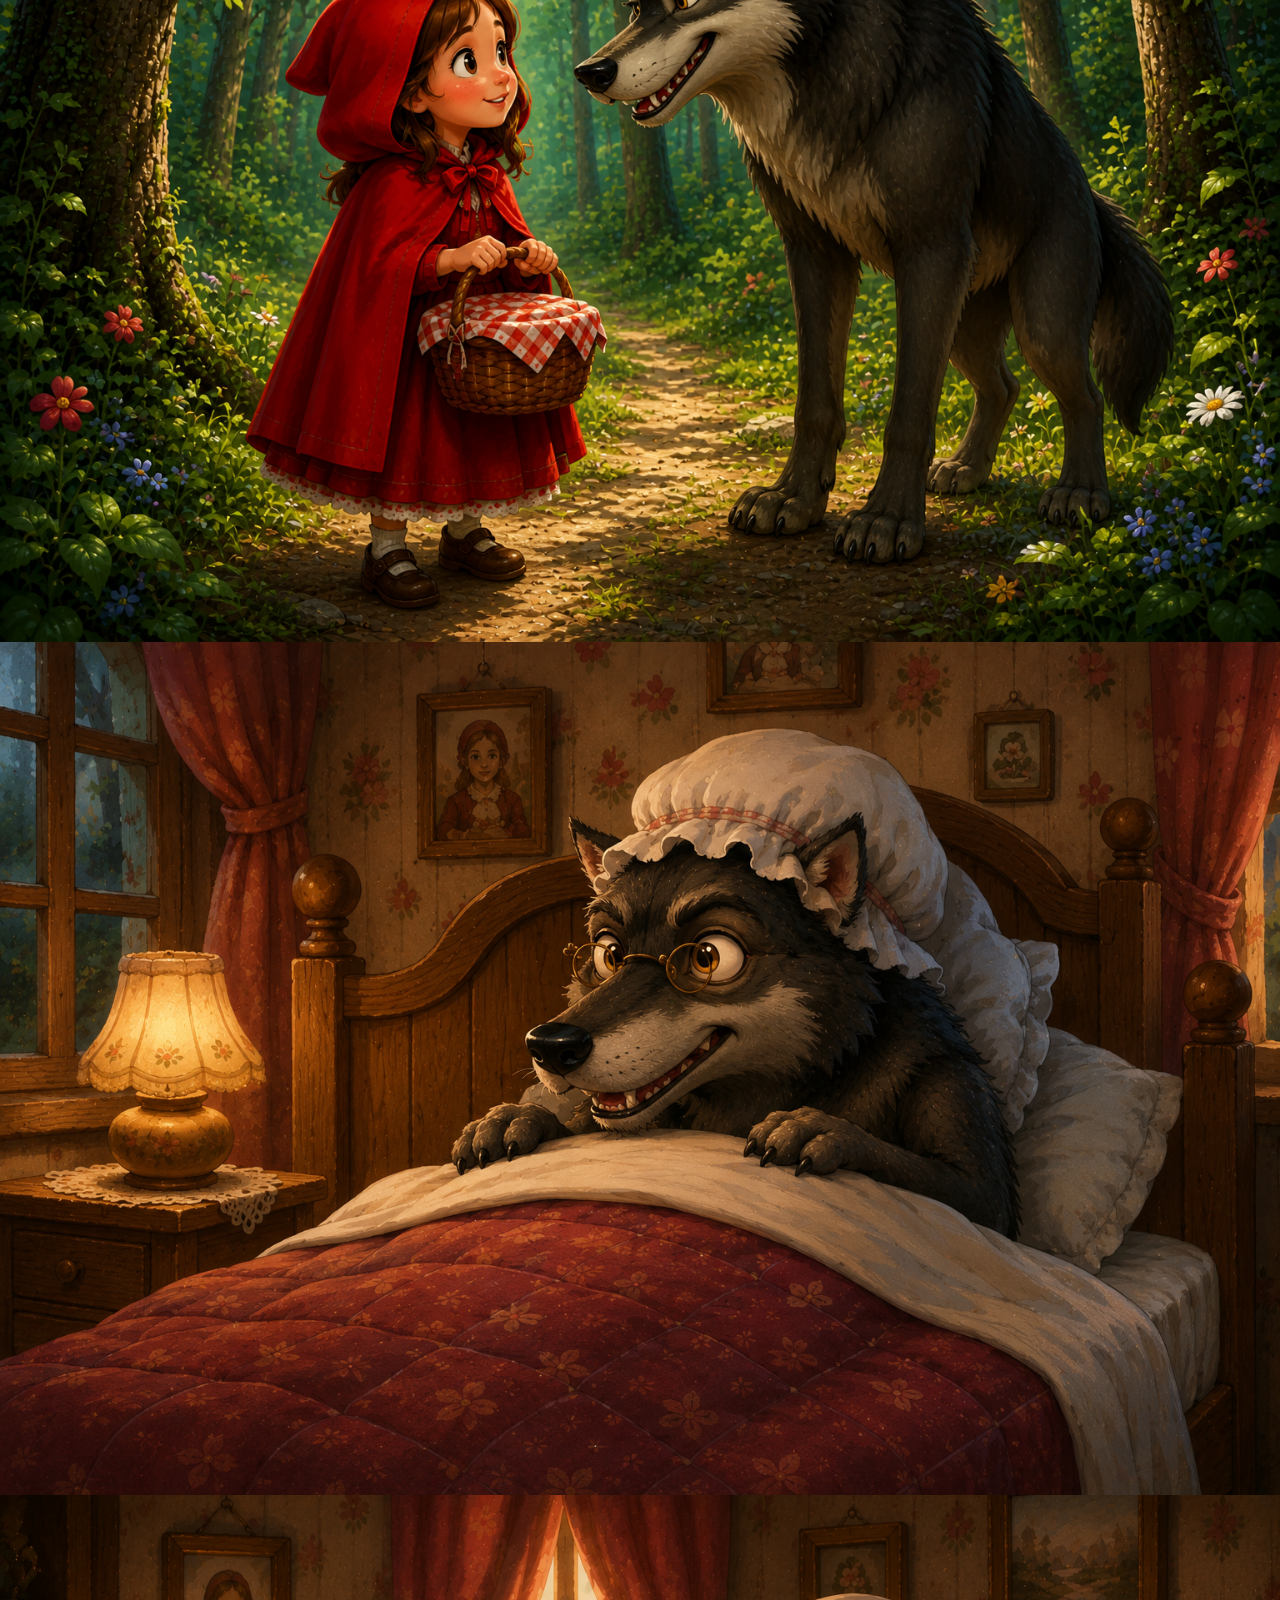
==== commit fab1e05c: "feat: update hero section layout and assets" ====
--- a/main/index.html
+++ b/main/index.html
@@ -15,23 +15,23 @@
             </a>
             <nav>
                 <a href="#inicio">Inicio</a>
-                <a href="#histiria">La Historia</a>
+                <a href="#historia">La Historia</a>
                 <a href="#personajes">Personajes</a>
                 <a href="#galeria">Galería</a>
                 <a href="#proyecto">Sobre el Proyecto</a>
             </nav>
         </header>
         <main>
-            <section class="banner">
+            <section class="banner" id="inicio">
                 <img src="images/banner.png" alt="Caperucita Roja" />
                 <h1>
                     <span class="small">La historia de</span>
                     <span class="big">Caperucita Roja</span>
                 </h1>
-                <p>Un cuento clásico sobre una niña valiente, un lobo astuto y una lección que perdura para siempre.</p>
-            </section>
-
-            <section class="chapter1">
+                <p>Un cuento clásico sobre una niña valiente,<br /> un lobo astuto y una lección que perdura<br /> para siempre.</p>
+            </section>
+
+            <section class="chapter1" id="historia">
                 <img src="images/chapter1.png" alt="Caperucita con su madre" />
                 <h2>1. La cesta para la abuela</h2>
                 <p>Caperucita Roja vive con su mamá cerca del bosque. Un día, su madre le pide que lleve una cesta con comida y dulces a su abuela, que está enferma. Antes de irse, su madre le recomienda:
--- a/main/style.css
+++ b/main/style.css
@@ -7,7 +7,7 @@
 body {
     font-family: "Cormorant Garamond", serif;
     background-color: #fff8f0;
-    color:#3a2a1a;
+    color: #3a2a1a;
 }
 
 img {
@@ -61,6 +61,77 @@
     color: #ffd6a5;
 }
 
+main {
+    overflow: hidden;
+}
+
+.banner {
+    position: relative;
+    min-height: 470px;
+    display: flex;
+    flex-direction: column;
+    align-items: flex-start;
+    padding: 130px 14% 80px;
+    color: #7c0202;
+    text-align: center;
+}
+
+.banner img {
+    position: absolute;
+    inset: 0;
+    width: 100%;
+    height: 100%;
+    object-fit: cover;
+    object-position: center 70%;
+    z-index: -1;
+}
+
+.banner::after {
+    content: "";
+    position: absolute;
+    inset: 0;
+    background: linear-gradient(
+        90deg,
+        rgba(255, 248, 240, 0) 0%,
+        rgba(255, 248, 240, 0.466) 43%,
+        rgba(255, 248, 240, 0) 65%
+    );
+    z-index: -1;
+}
+
+.banner h1 {
+    width: 100%;
+    max-width: 440px;
+    line-height: 0.85;
+}
+
+.banner .small,
+.banner .big {
+    display: block;
+}
+
+.banner .small {
+    font-size: 30px;
+    color: #3a2a1a;
+}
+
+.banner .big {
+    margin-top: 0;
+    font-size: 72px;
+    font-weight: 700;
+}
+
+.banner p {
+    max-width: 360px;
+    width: 100%;
+    margin-top: 20px;
+    margin-left: 40px;
+    font-size: 18px;
+    font-weight: 600;
+    line-height: 1.6;
+    color: #3a2a1a;
+}
+
 
 @media (max-width: 768px) {
     header {
@@ -74,4 +145,25 @@
         justify-content: center;
         gap: 12px 20px;
     }
+
+    .banner {
+        min-height: 520px;
+        padding: 150px 24px 70px;
+        align-items: center;
+        text-align: center;
+    }
+
+    .banner .small {
+        font-size: 26px;
+    }
+
+    .banner .big {
+        font-size: 48px;
+    }
+
+    .banner p {
+        margin-left: 0;
+        max-width: 320px;
+        font-size: 17px;
+    }
 }
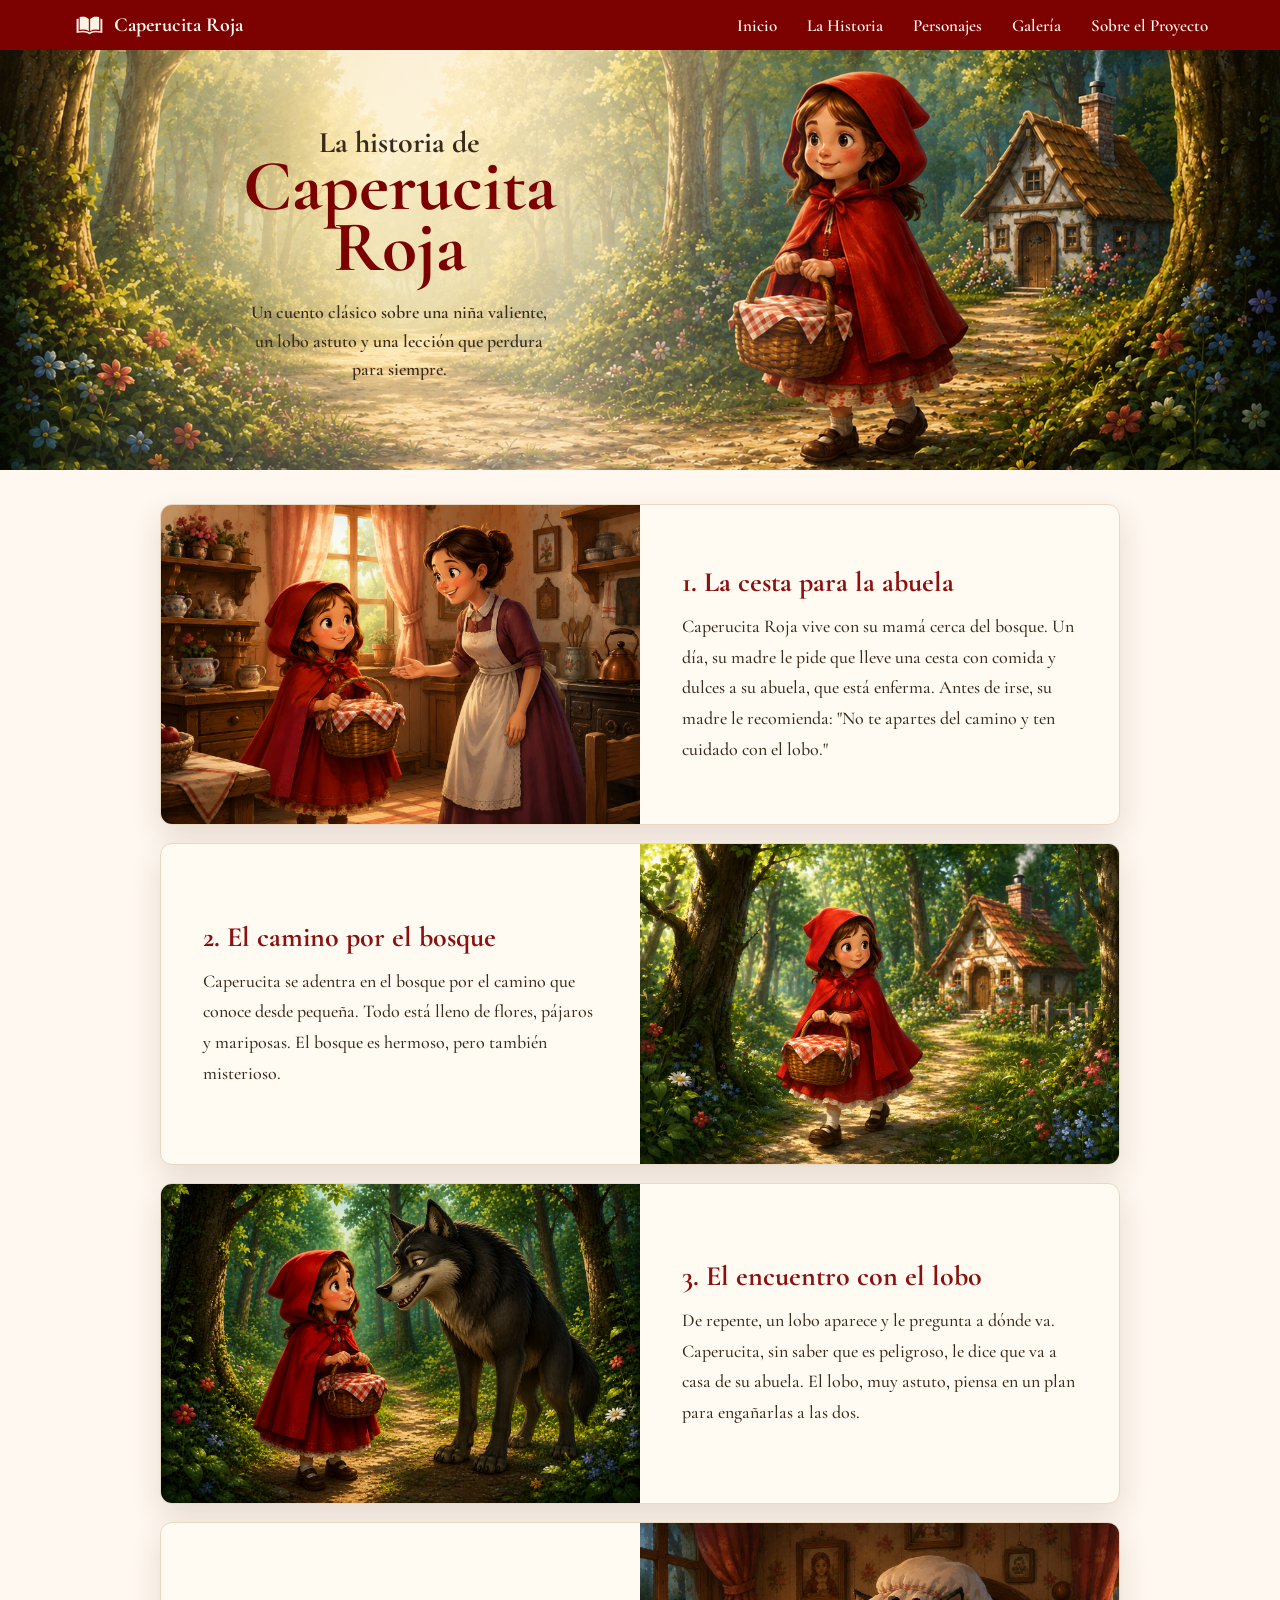
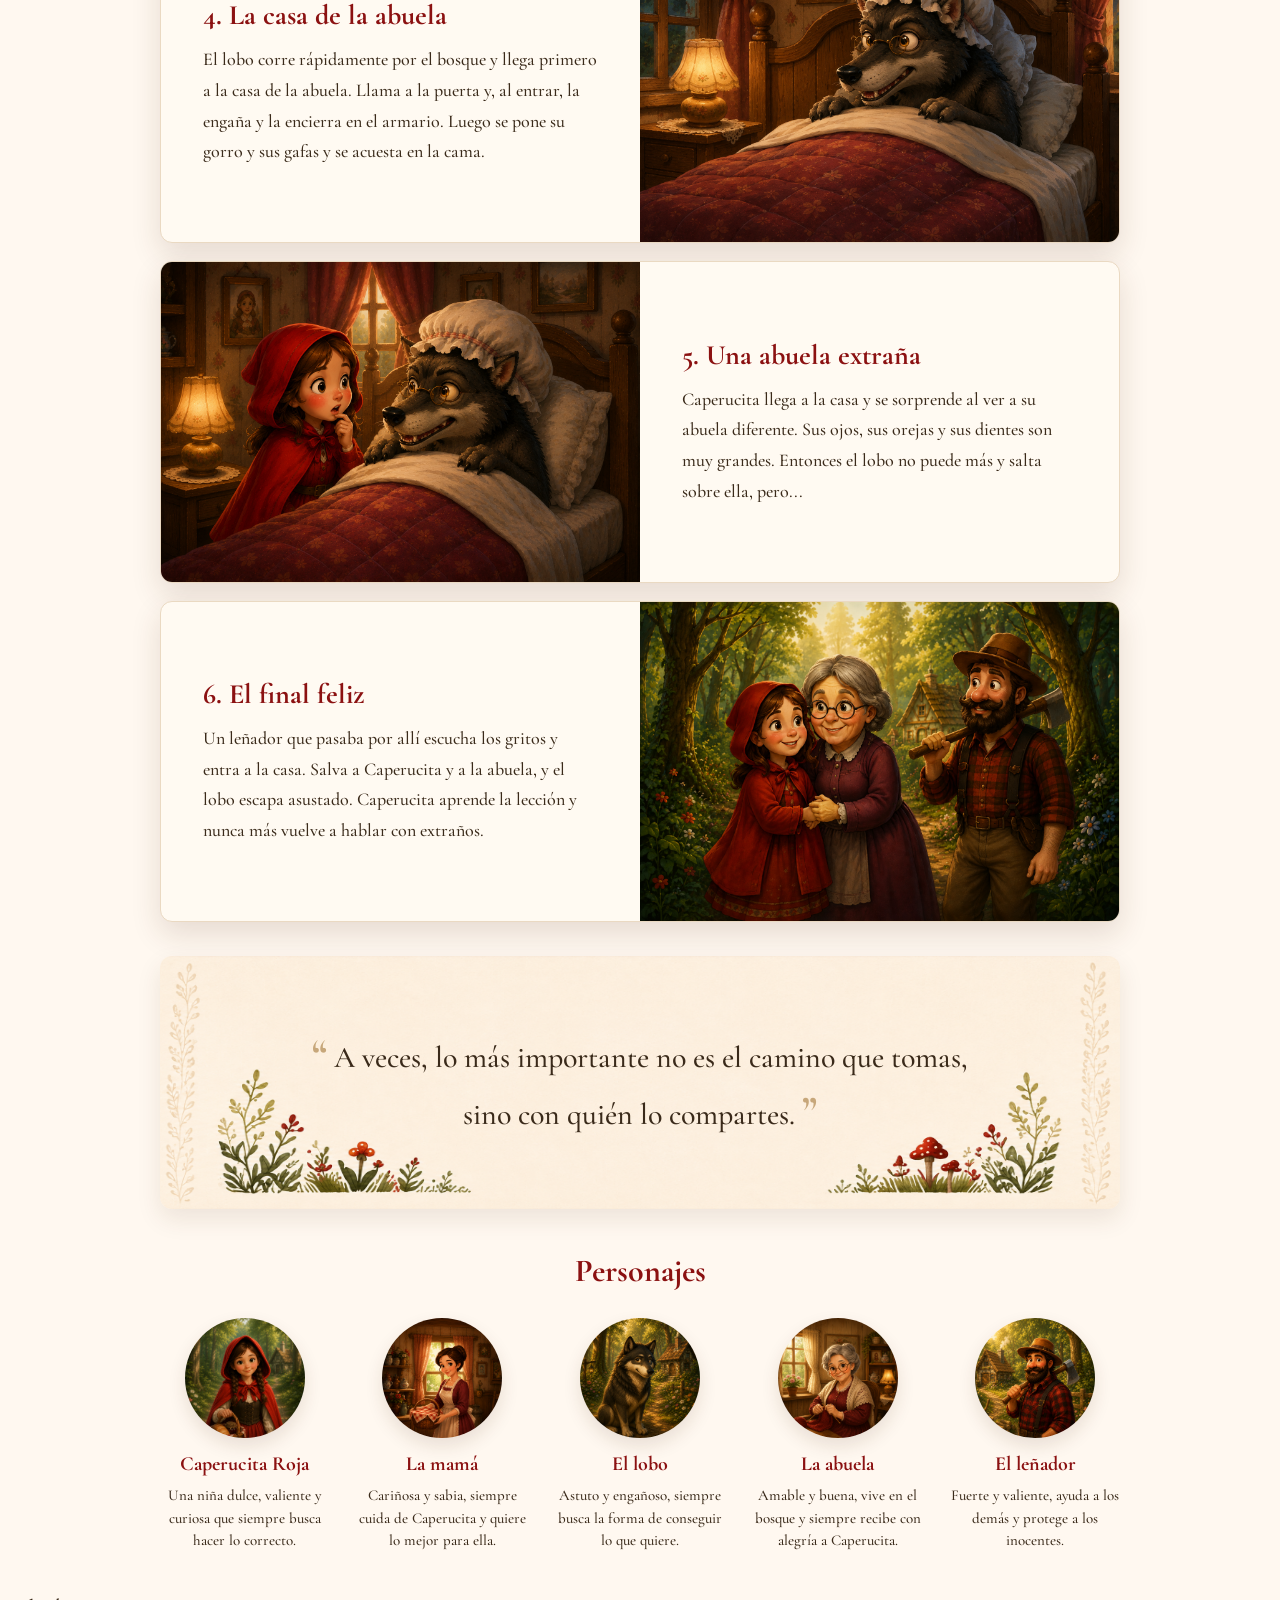
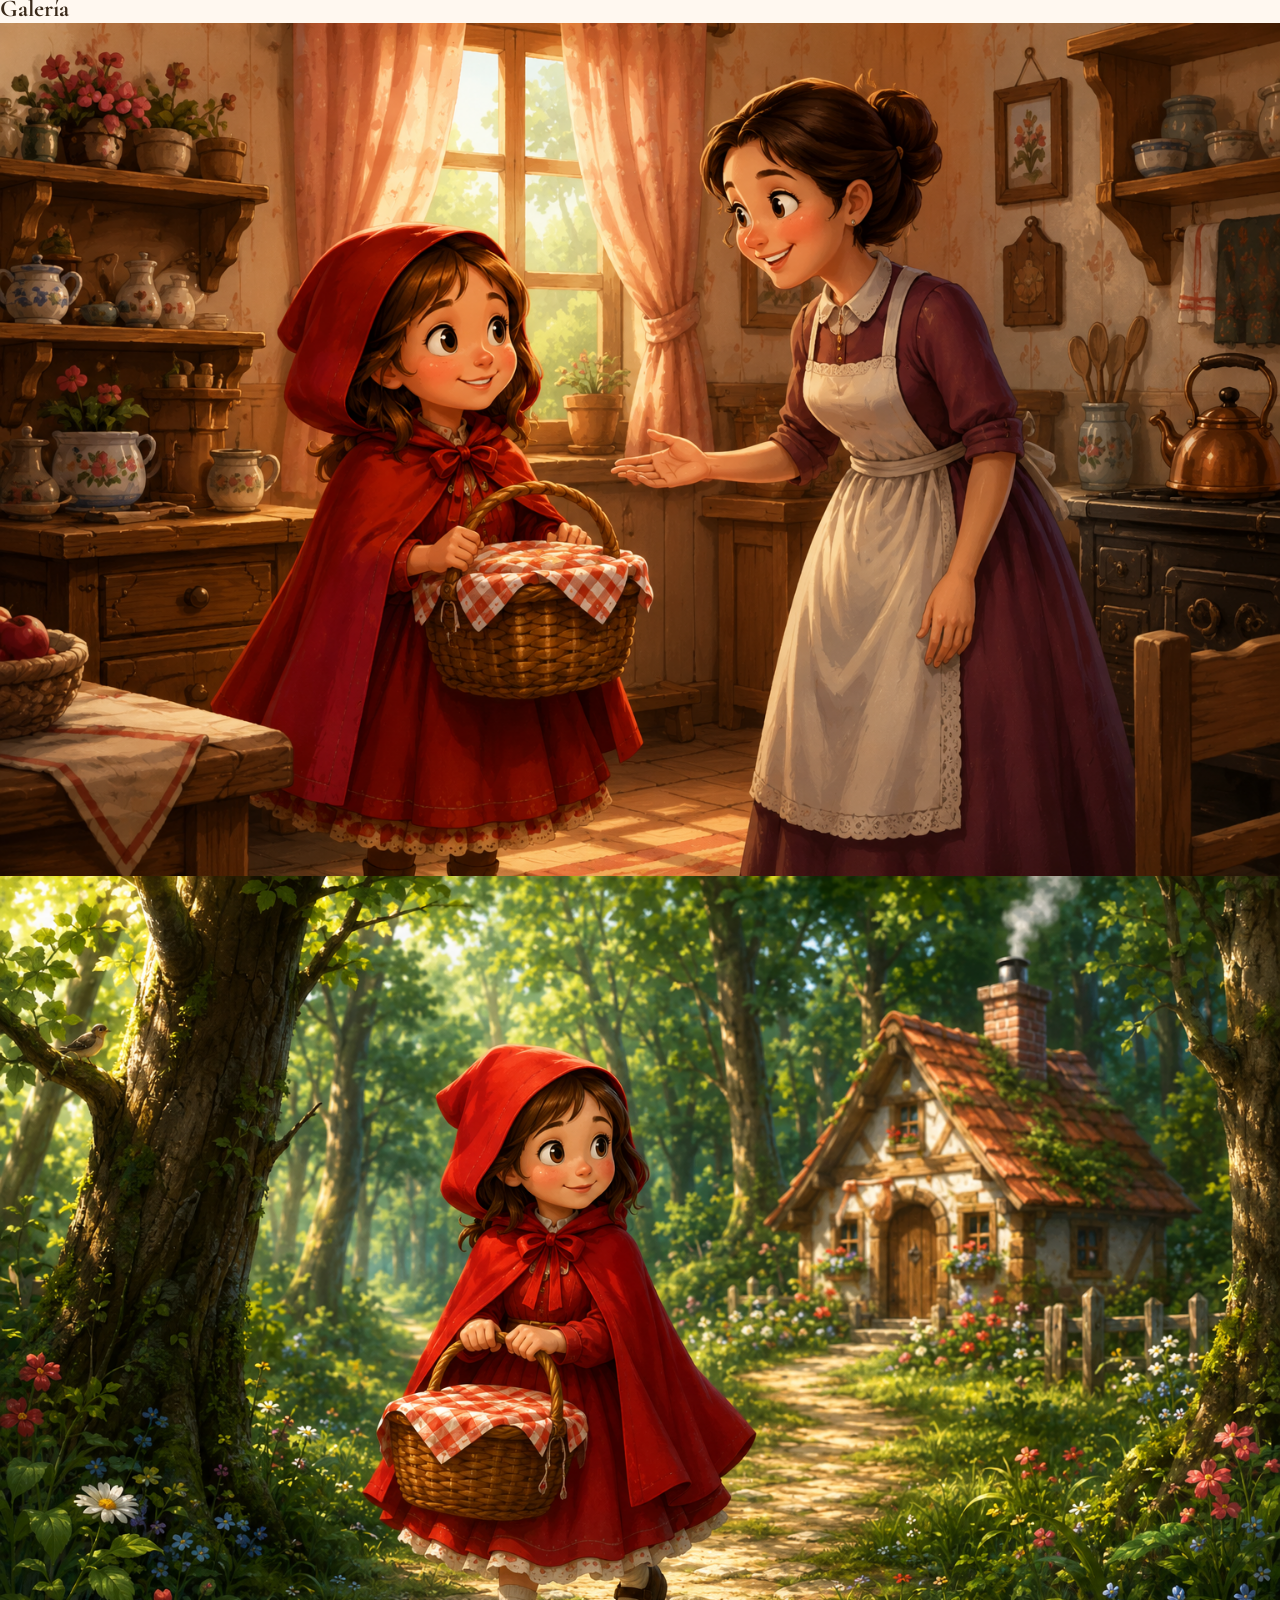
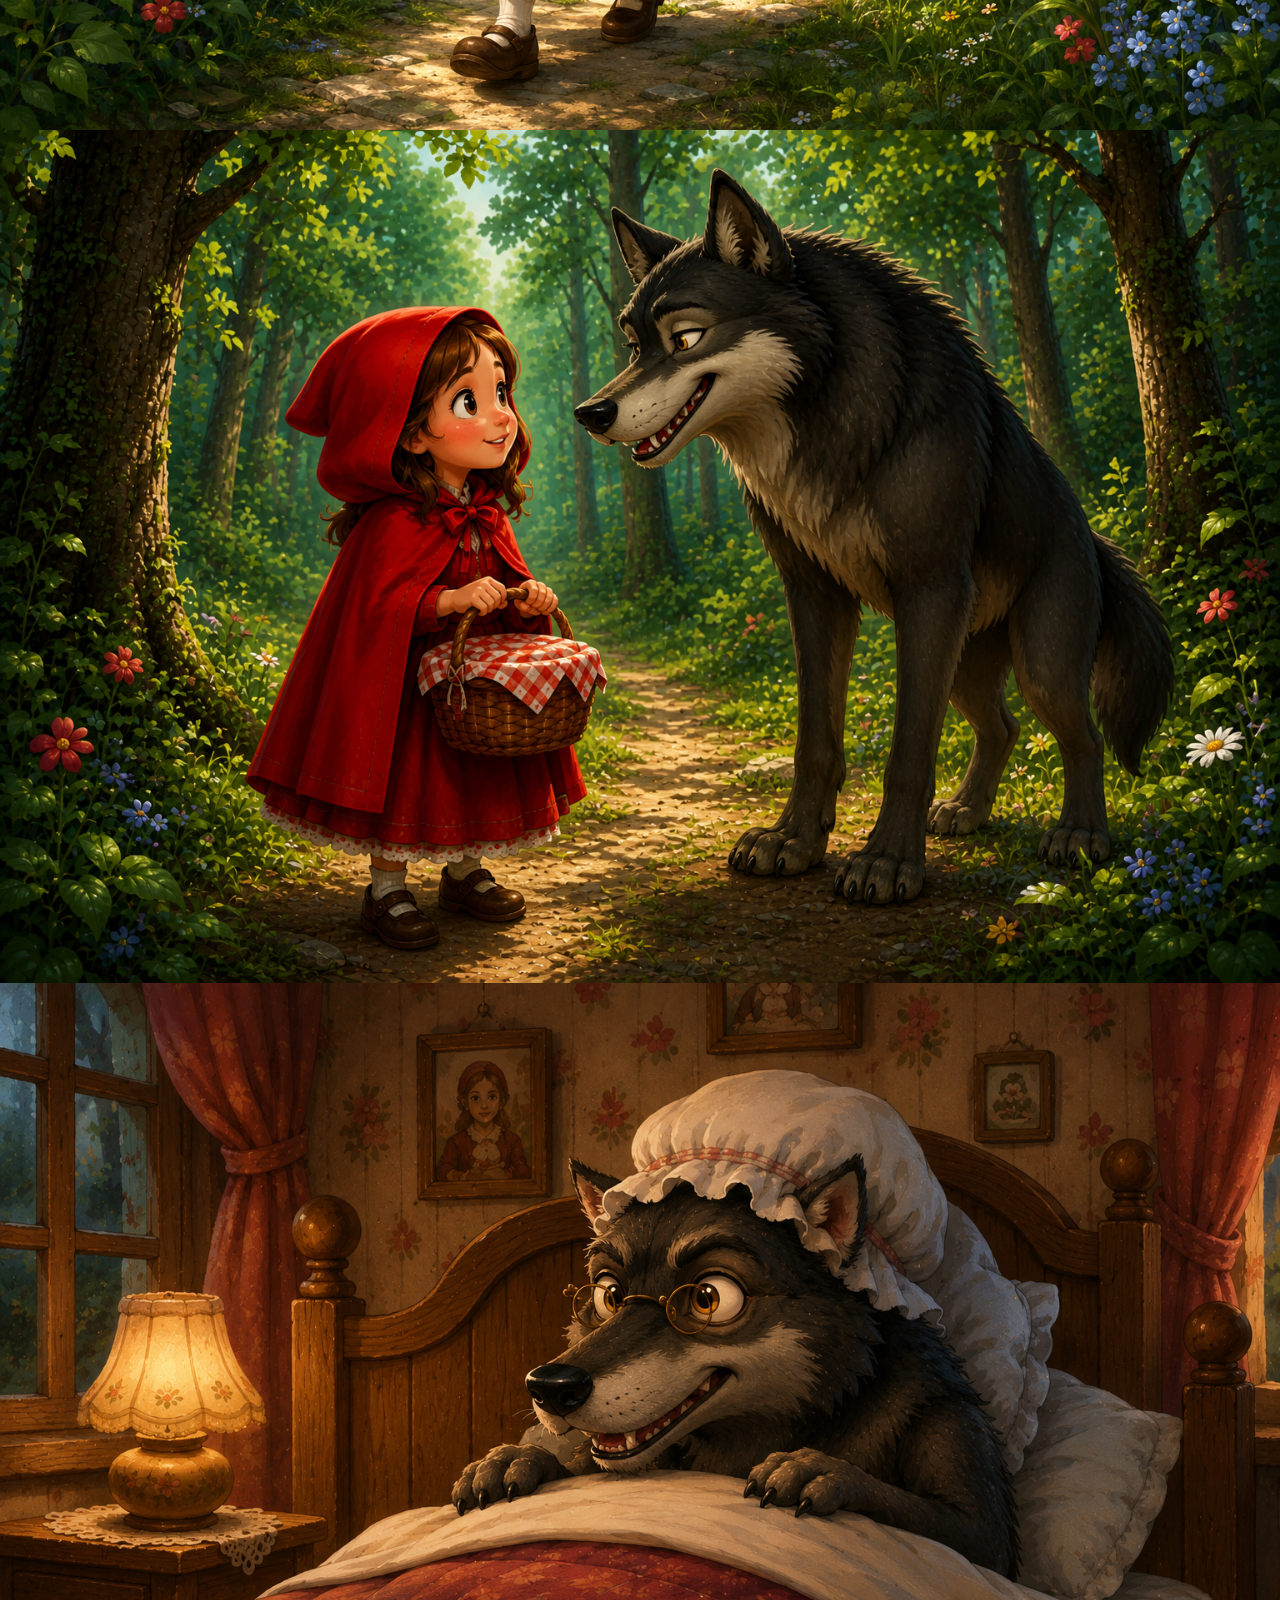
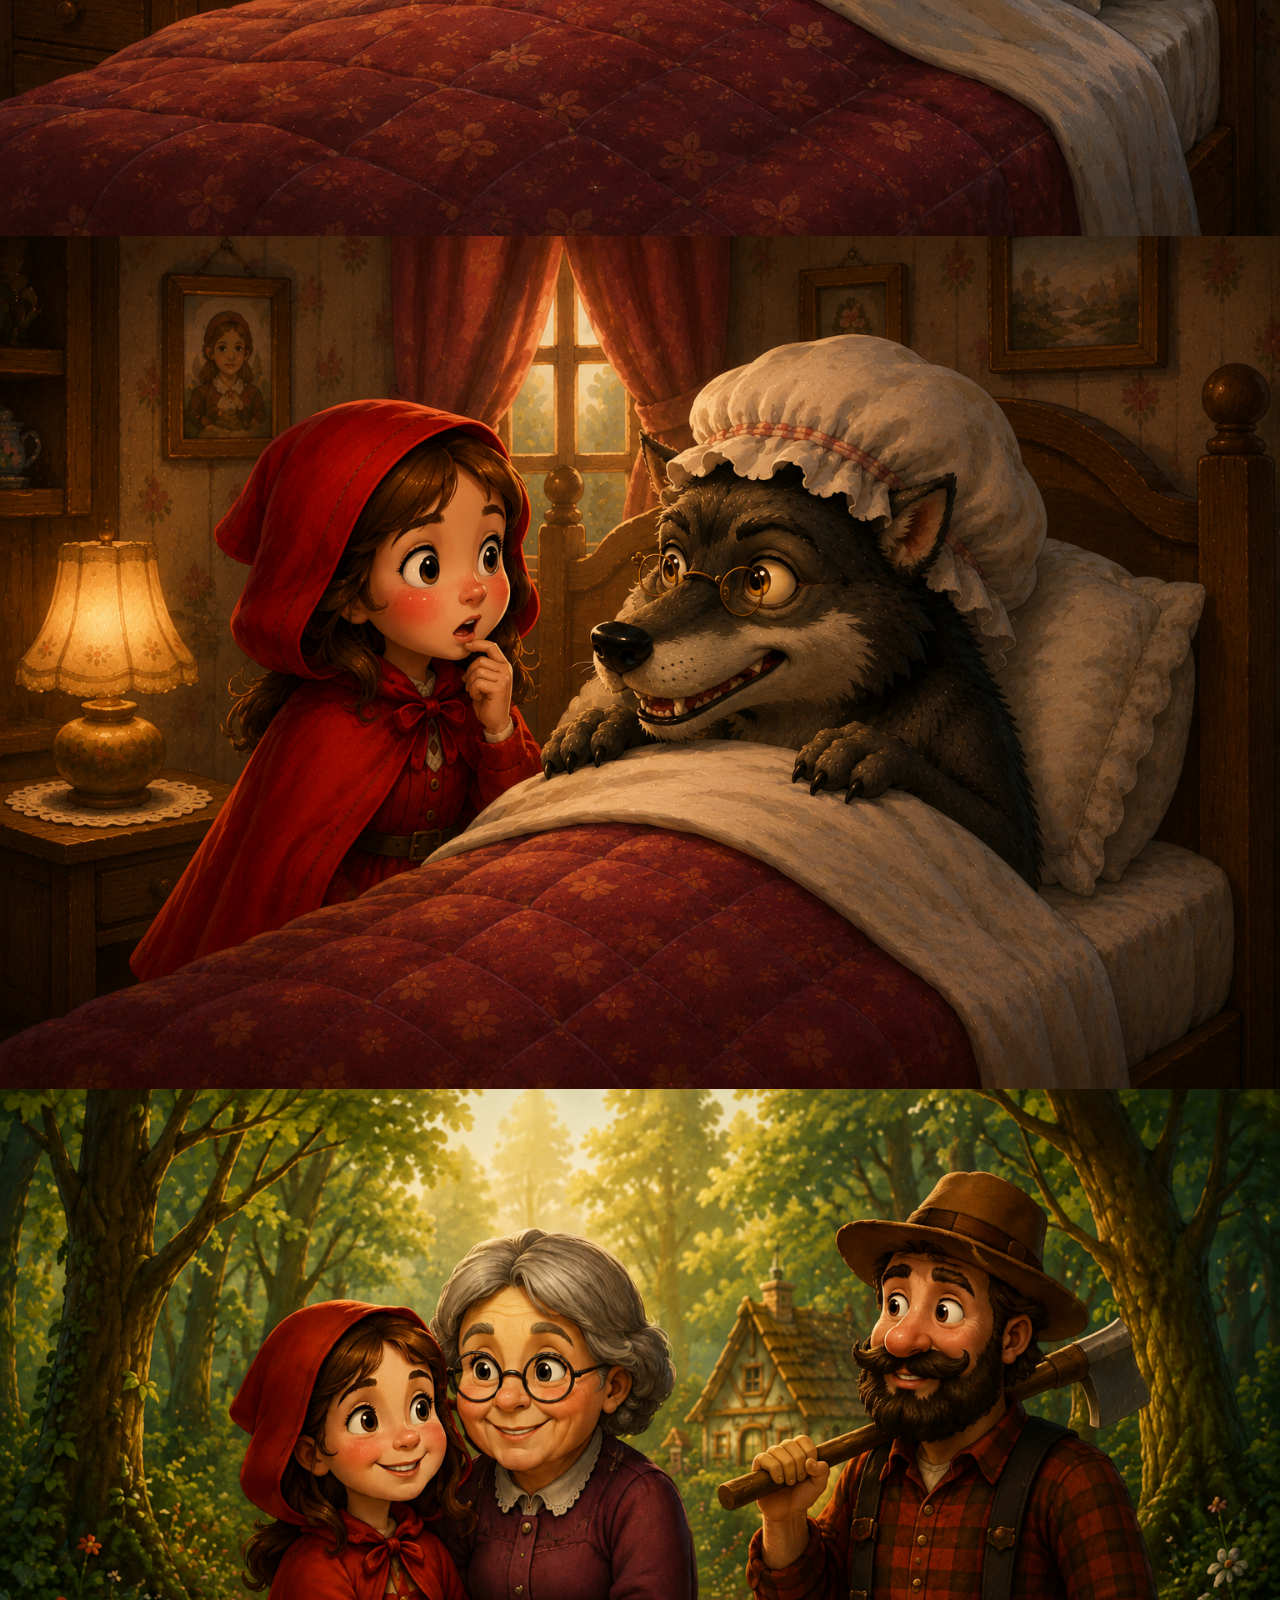
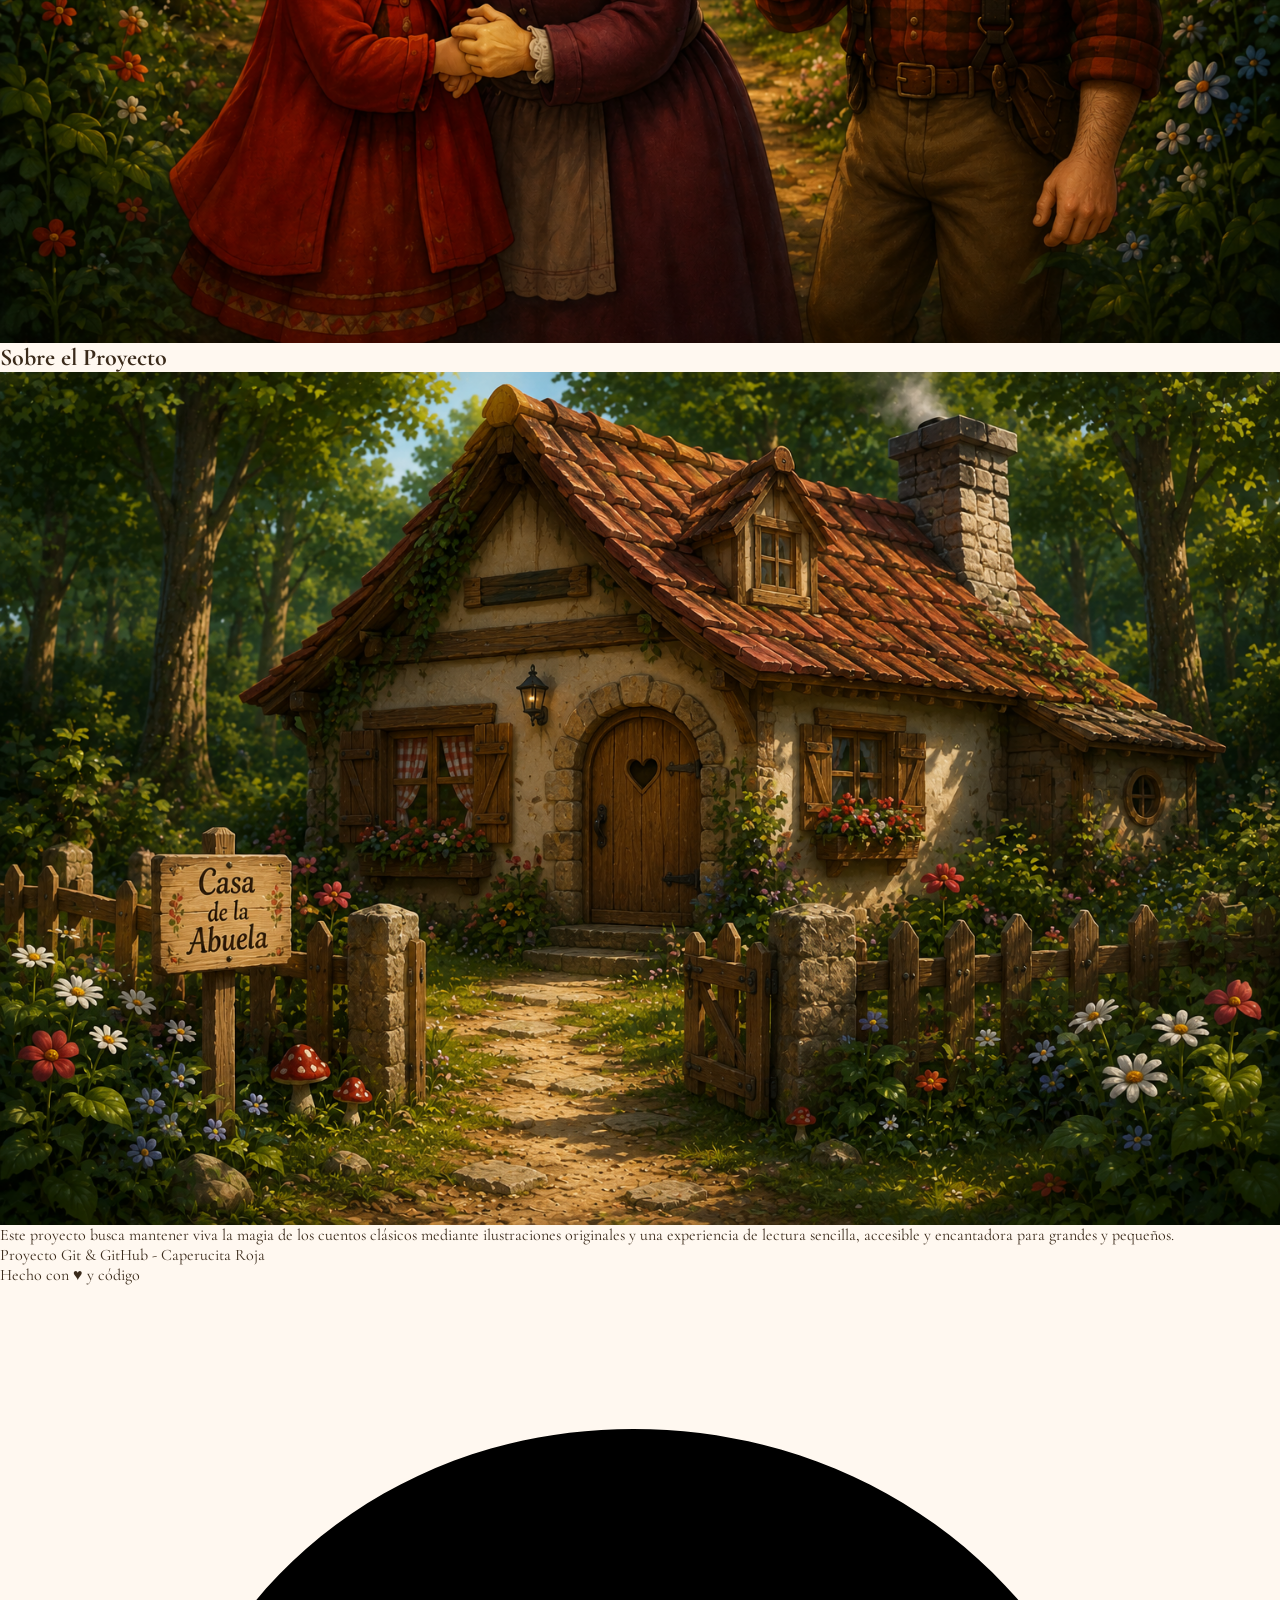
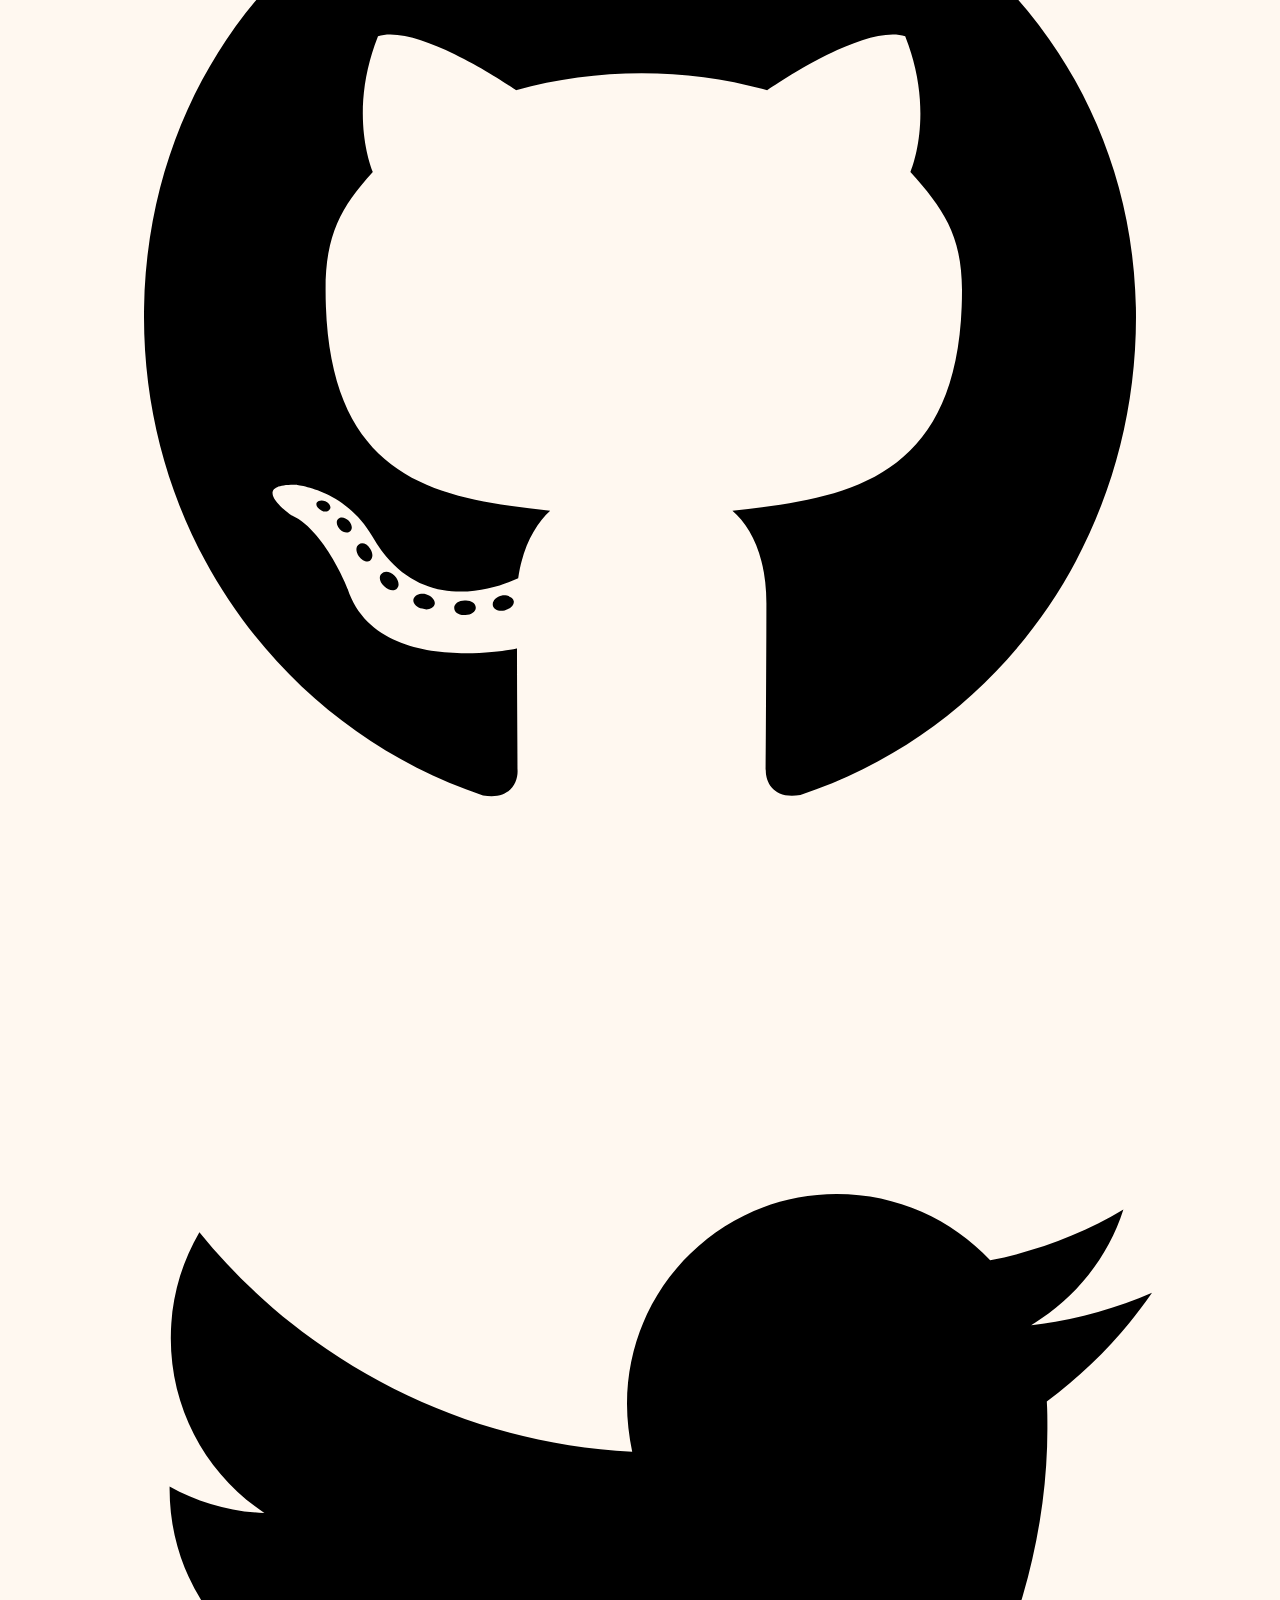
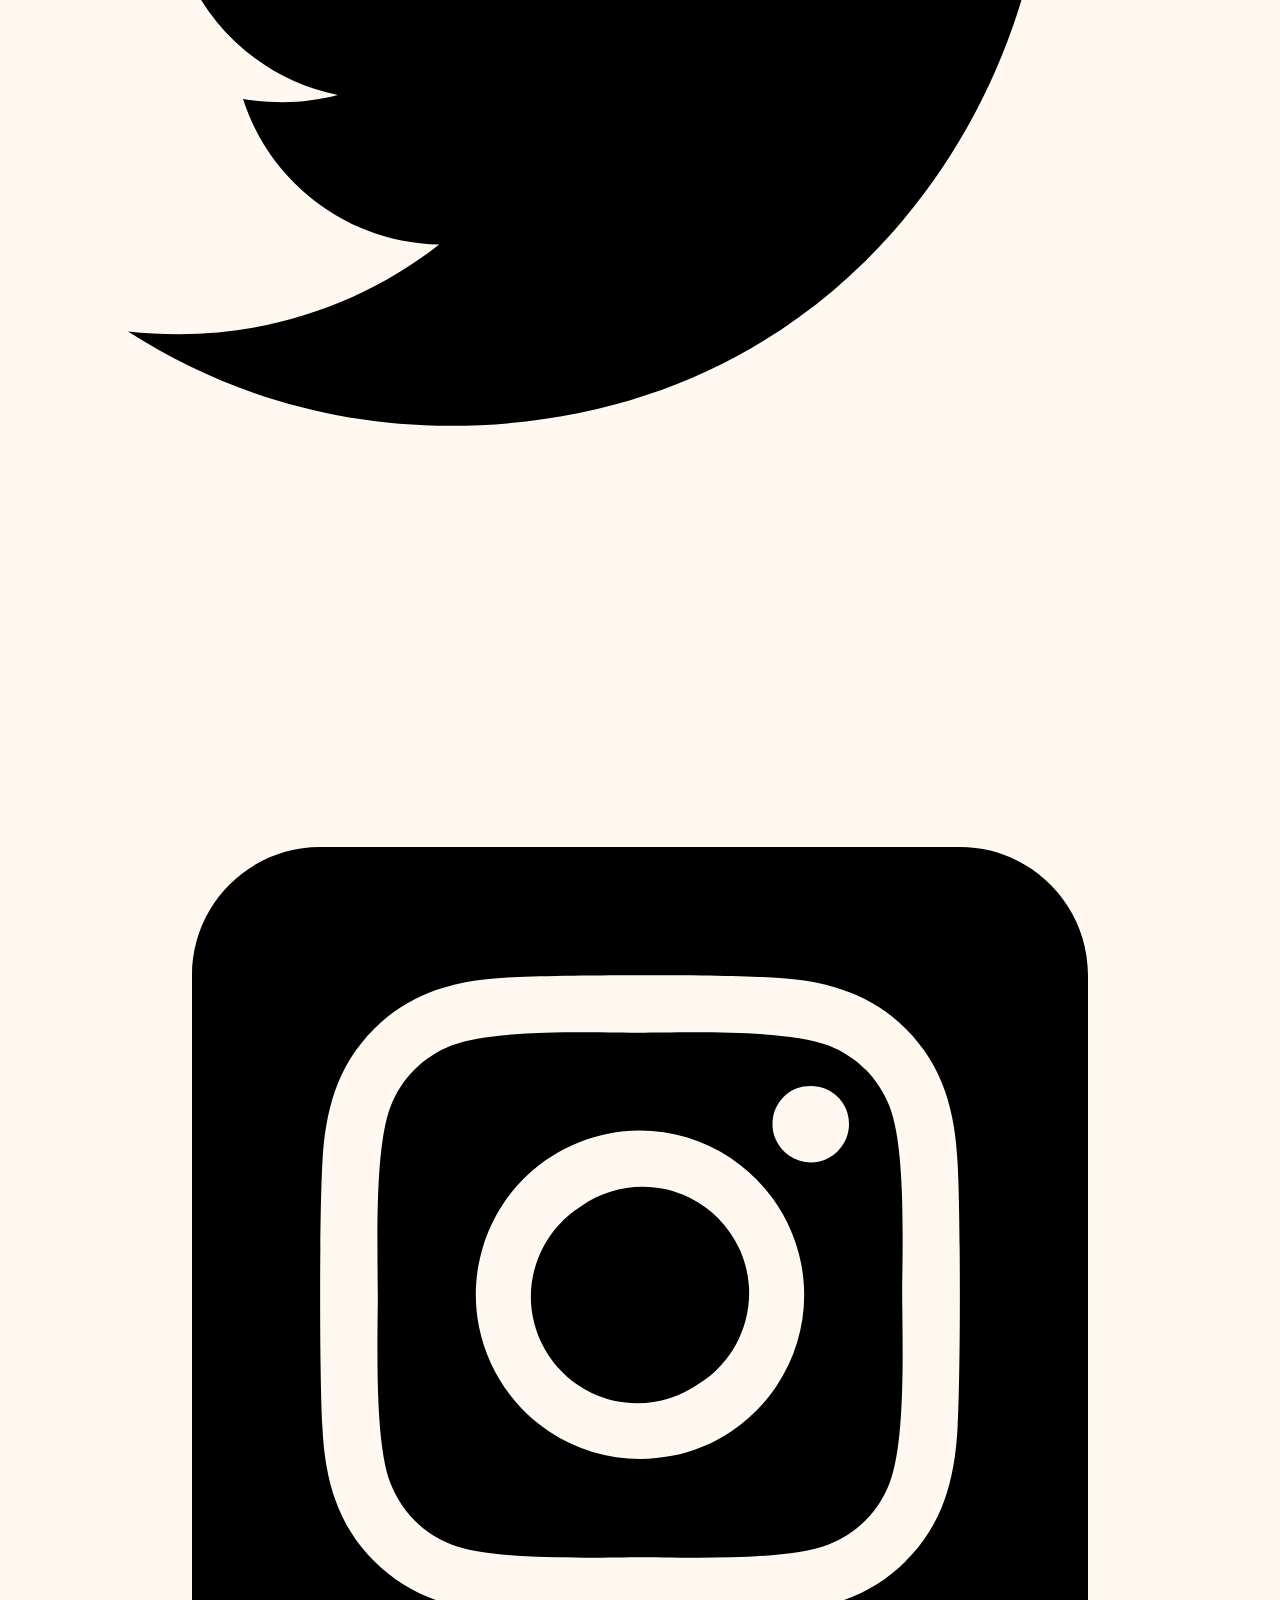
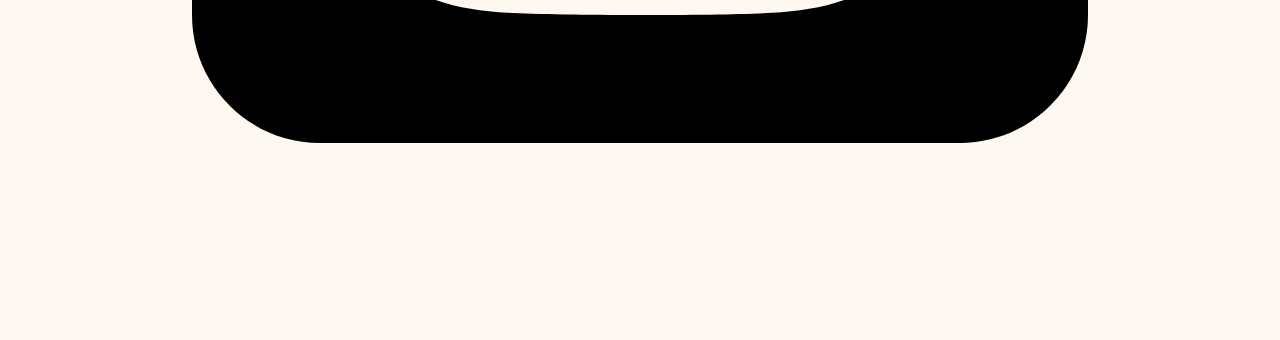
==== commit e9fc5a21: "feat: style quote and characters sections" ====
--- a/main/index.html
+++ b/main/index.html
@@ -76,8 +76,7 @@
             <section class="quote-section">
                 <blockquote>
                     <p>
-                        “A veces, lo más importante no es el camino que tomas,
-            sino con quién lo compartes.”
+                        A veces, lo más importante no es el camino que tomas, sino con quién lo compartes.
                     </p>
                 </blockquote>
 
--- a/main/style.css
+++ b/main/style.css
@@ -2,6 +2,11 @@
   margin: 0;
   padding: 0;
   box-sizing: border-box;
+}
+
+html {
+    scroll-padding-top: 70px;
+    scroll-behavior: smooth;
 }
 
 body {
@@ -132,8 +137,182 @@
     color: #3a2a1a;
 }
 
+.chapter1,
+.chapter2,
+.chapter3,
+.chapter4,
+.chapter5,
+.chapter6 {
+    width: min(960px, calc(100% - 40px));
+    margin: 18px auto;
+    display: grid;
+    grid-template-columns: 1fr 1fr;
+    overflow: hidden;
+    background-color: #fffaf2;
+    border: 1px solid #ead9c2;
+    border-radius: 12px;
+    box-shadow: 0 12px 30px rgba(75, 45, 20, 0.14);
+}
+
+.chapter1 {
+    margin-top: 34px;
+}
+
+.chapter1 img,
+.chapter2 img,
+.chapter3 img,
+.chapter4 img,
+.chapter5 img,
+.chapter6 img {
+    width: 100%;
+    height: 100%;
+    min-height: 250px;
+    object-fit: cover;
+}
+
+.chapter1 img,
+.chapter3 img,
+.chapter5 img {
+    grid-column: 1;
+    grid-row: 1 / 3;
+}
+
+.chapter1 h2,
+.chapter1 p,
+.chapter3 h2,
+.chapter3 p,
+.chapter5 h2,
+.chapter5 p {
+    grid-column: 2;
+}
+
+.chapter2 img,
+.chapter4 img,
+.chapter6 img {
+    grid-column: 2;
+    grid-row: 1 / 3;
+}
+
+.chapter2 h2,
+.chapter2 p,
+.chapter4 h2,
+.chapter4 p,
+.chapter6 h2,
+.chapter6 p {
+    grid-column: 1;
+}
+
+.chapter1 h2,
+.chapter2 h2,
+.chapter3 h2,
+.chapter4 h2,
+.chapter5 h2,
+.chapter6 h2 {
+    align-self: end;
+    padding: 42px 42px 12px;
+    font-size: 28px;
+    color: #8b1111;
+}
+
+.chapter1 p,
+.chapter2 p,
+.chapter3 p,
+.chapter4 p,
+.chapter5 p,
+.chapter6 p {
+    padding: 0 42px 42px;
+    font-size: 18px;
+    font-weight: 500;
+    line-height: 1.7;
+}
+
+.quote-section {
+    width: min(960px, calc(100% - 40px));
+    margin: 34px auto;
+    padding: 70px 24px;
+    text-align: center;
+    background-image: url("images/main_images_quote-bg.png");
+    background-size: 104% 104%;
+    background-position: center;
+    background-repeat: no-repeat;
+    border-radius: 12px;
+    box-shadow: 0 10px 24px rgba(75, 45, 20, 0.1);
+}
+
+.quote-section blockquote {
+    max-width: 680px;
+    margin: 0 auto;
+}
+
+.quote-section p {
+    font-size: 30px;
+    font-weight: 500;
+    line-height: 1.35;
+    color: #3a2a1a;
+}
+
+.quote-section p::before {
+    content: "\201C";
+    color: #c7a77a;
+    font-size: 42px;
+    font-weight: 700;
+}
+
+.quote-section p::after {
+    content: "\201D";
+    color: #c7a77a;
+    font-size: 42px;
+    font-weight: 700;
+}
+
+.characters {
+    width: min(960px, calc(100% - 40px));
+    margin: 42px auto;
+    text-align: center;
+}
+
+.characters h2 {
+    margin-bottom: 28px;
+    font-size: 32px;
+    color: #8b1111;
+}
+
+.characters > div {
+    display: grid;
+    grid-template-columns: repeat(5, 1fr);
+    gap: 28px;
+}
+
+.characters figure {
+    text-align: center;
+}
+
+.characters img {
+    width: 120px;
+    height: 120px;
+    margin: 0 auto 14px;
+    object-fit: cover;
+    border-radius: 50%;
+    box-shadow: 0 8px 18px rgba(75, 45, 20, 0.12);
+}
+
+.characters h3 {
+    margin-bottom: 8px;
+    font-size: 20px;
+    color: #8b1111;
+}
+
+.characters p {
+    font-size: 15px;
+    font-weight: 500;
+    line-height: 1.5;
+}
 
 @media (max-width: 768px) {
+    html {
+        scroll-padding-top: 140px;
+    }
+
     header {
         flex-direction: column;
         gap: 16px;
@@ -166,4 +345,79 @@
         max-width: 320px;
         font-size: 17px;
     }
+
+    .chapter1,
+    .chapter2,
+    .chapter3,
+    .chapter4,
+    .chapter5,
+    .chapter6 {
+        grid-template-columns: 1fr;
+    }
+
+    .chapter1 img,
+    .chapter2 img,
+    .chapter3 img,
+    .chapter4 img,
+    .chapter5 img,
+    .chapter6 img,
+    .chapter1 h2,
+    .chapter1 p,
+    .chapter2 h2,
+    .chapter2 p,
+    .chapter3 h2,
+    .chapter3 p,
+    .chapter4 h2,
+    .chapter4 p,
+    .chapter5 h2,
+    .chapter5 p,
+    .chapter6 h2,
+    .chapter6 p {
+        grid-column: 1;
+    }
+
+    .chapter1 img,
+    .chapter2 img,
+    .chapter3 img,
+    .chapter4 img,
+    .chapter5 img,
+    .chapter6 img {
+        grid-row: auto;
+    }
+
+    .chapter1 h2,
+    .chapter2 h2,
+    .chapter3 h2,
+    .chapter4 h2,
+    .chapter5 h2,
+    .chapter6 h2 {
+        padding: 28px 24px 10px;
+    }
+
+    .chapter1 p,
+    .chapter2 p,
+    .chapter3 p,
+    .chapter4 p,
+    .chapter5 p,
+    .chapter6 p {
+        padding: 0 24px 32px;
+    }
+
+    .quote-section {
+        padding: 34px 20px;
+    }
+
+    .quote-section p {
+        font-size: 24px;
+    }
+
+    .characters > div {
+        grid-template-columns: repeat(2, 1fr);
+        gap: 30px 22px;
+    }
+
+    .characters img {
+        width: 105px;
+        height: 105px;
+    }
 }
